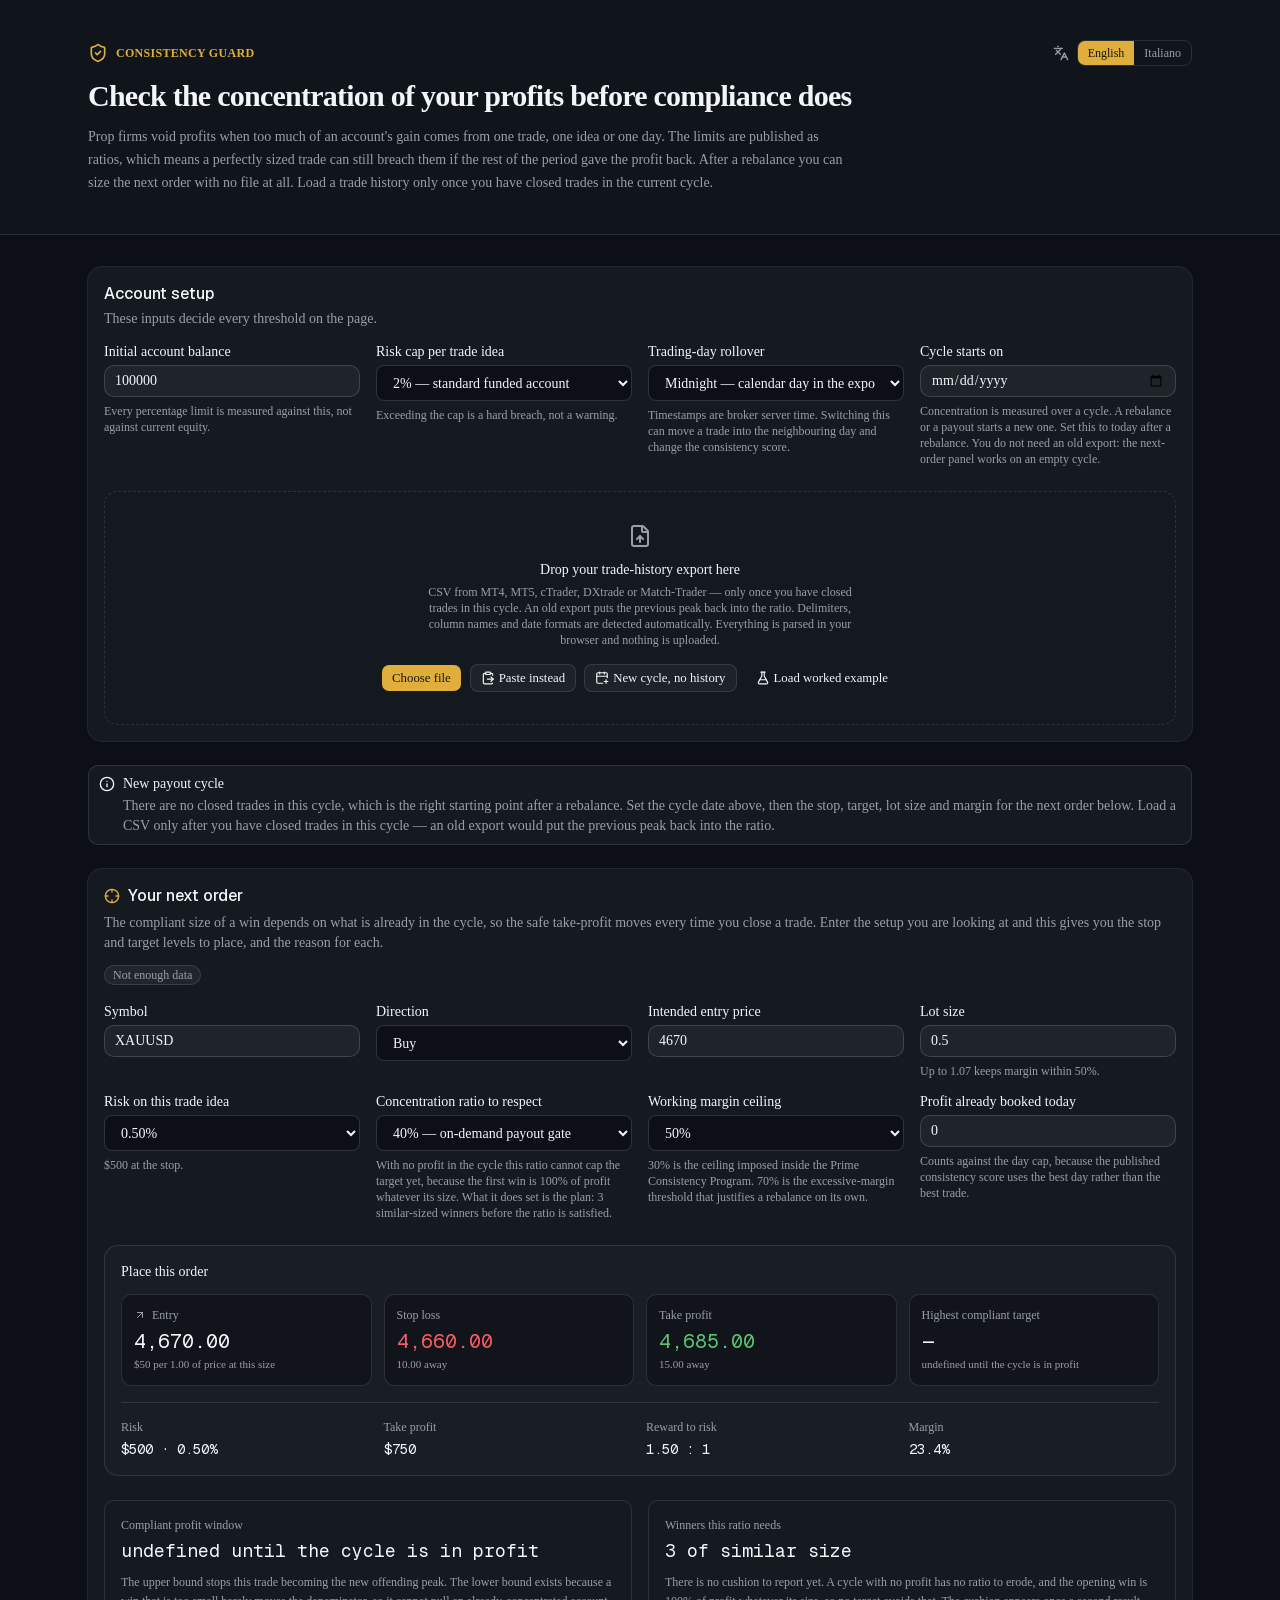
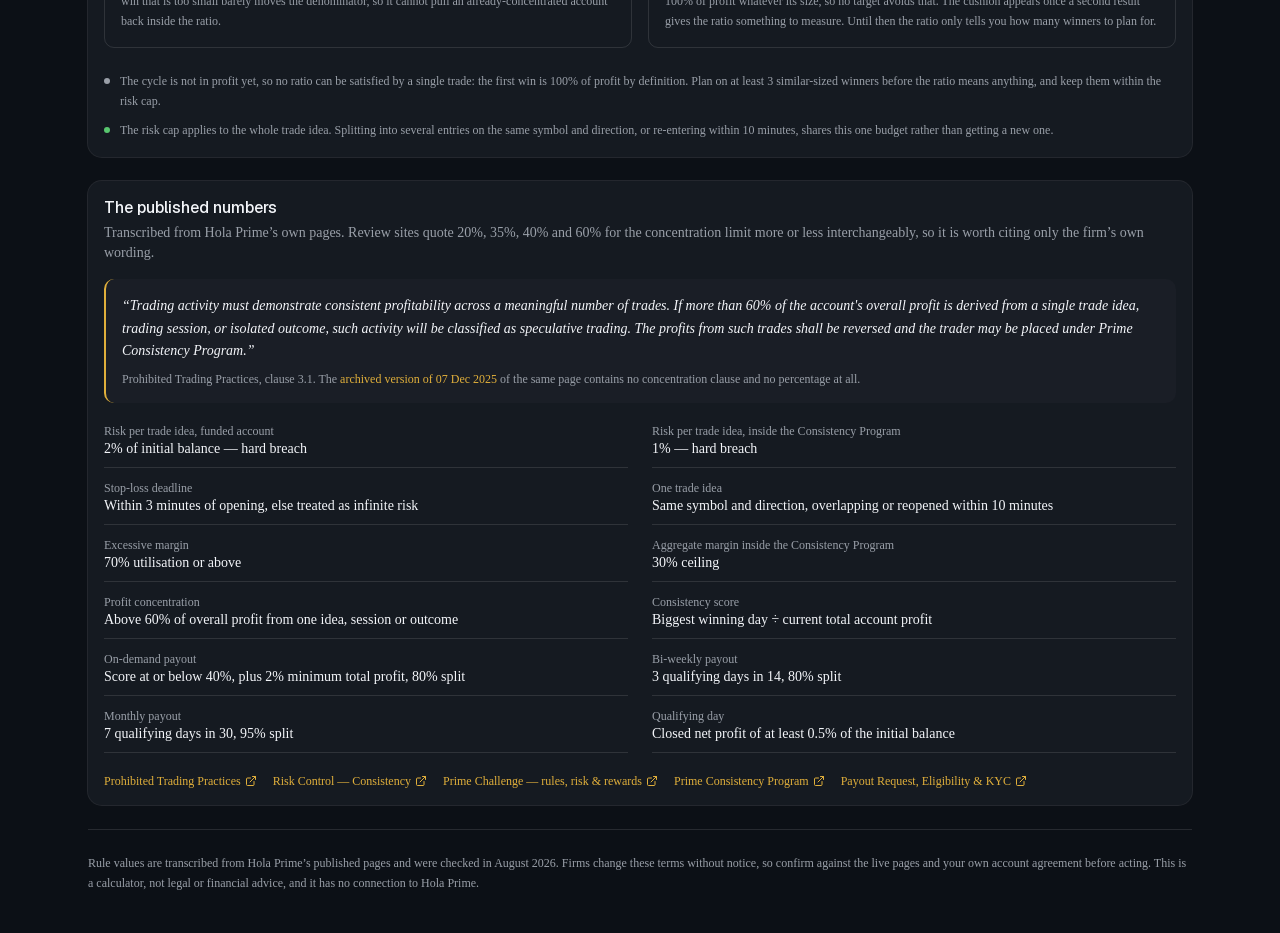
==== consistency-guard/index.html @ affa86dc "Publish Consistency Guard [skip ci]" ====
<!DOCTYPE html><html lang="en" class="dark"><head><meta charSet="utf-8"/><meta name="viewport" content="width=device-width, initial-scale=1"/><link rel="preload" href="/consistency-guard/_next/static/media/797e433ab948586e-s.p.0r6juujl39pe6.woff2" as="font" crossorigin="" type="font/woff2"/><link rel="preload" href="/consistency-guard/_next/static/media/caa3a2e1cccd8315-s.p.0wgildi0cnwt9.woff2" as="font" crossorigin="" type="font/woff2"/><link rel="stylesheet" href="/consistency-guard/_next/static/chunks/1kax4ac-kgvit.css" data-precedence="next"/><link rel="preload" as="script" fetchPriority="low" href="/consistency-guard/_next/static/chunks/1inwntv0b4r-7.js"/><script src="/consistency-guard/_next/static/chunks/3trh71z_8tjk6.js" async=""></script><script src="/consistency-guard/_next/static/chunks/02fh7_m5mrih8.js" async=""></script><script src="/consistency-guard/_next/static/chunks/turbopack-2qgq8qbrbggni.js" async=""></script><script src="/consistency-guard/_next/static/chunks/3dj6eu0s4a2nh.js" async="" crossorigin=""></script><script src="/consistency-guard/_next/static/chunks/0rdne22t0i67_.js" async="" crossorigin=""></script><title>Consistency Guard — prop-firm payout compliance checker</title><meta name="description" content="Measure a funded trading account against Hola Prime&#x27;s published concentration, risk and payout rules, and size the next order so a win cannot breach them."/><meta name="next-size-adjust" content=""/><script src="/consistency-guard/_next/static/chunks/0cz1d0mv5g_q7.js" noModule=""></script></head><body class="geist_cfd9e230-module__wMpiTW__variable geist_mono_30718973-module__C72cgW__variable antialiased"><div hidden=""><!--$--><!--/$--></div><div class="min-h-screen bg-background"><header class="border-b bg-card/50"><div class="mx-auto max-w-6xl px-4 py-8 sm:px-6 sm:py-10"><div class="flex flex-wrap items-center justify-between gap-4"><div class="flex items-center gap-2 text-primary"><svg xmlns="http://www.w3.org/2000/svg" width="24" height="24" viewBox="0 0 24 24" fill="none" stroke="currentColor" stroke-width="2" stroke-linecap="round" stroke-linejoin="round" class="lucide lucide-shield-check size-5" aria-hidden="true"><path d="M20 13c0 5-3.5 7.5-7.66 8.95a1 1 0 0 1-.67-.01C7.5 20.5 4 18 4 13V6a1 1 0 0 1 1-1c2 0 4.5-1.2 6.24-2.72a1.17 1.17 0 0 1 1.52 0C14.51 3.81 17 5 19 5a1 1 0 0 1 1 1z"></path><path d="m9 12 2 2 4-4"></path></svg><span class="text-xs font-semibold tracking-wide uppercase">Consistency Guard</span></div><div class="flex items-center gap-2"><svg xmlns="http://www.w3.org/2000/svg" width="24" height="24" viewBox="0 0 24 24" fill="none" stroke="currentColor" stroke-width="2" stroke-linecap="round" stroke-linejoin="round" class="lucide lucide-languages size-4 text-muted-foreground" aria-hidden="true"><path d="m5 8 6 6"></path><path d="m4 14 6-6 2-3"></path><path d="M2 5h12"></path><path d="M7 2h1"></path><path d="m22 22-5-10-5 10"></path><path d="M14 18h6"></path></svg><div role="group" aria-label="Language" class="inline-flex overflow-hidden rounded-md border"><button type="button" aria-pressed="true" class="px-2.5 py-1 text-xs font-medium transition-colors bg-primary text-primary-foreground">English</button><button type="button" aria-pressed="false" class="px-2.5 py-1 text-xs font-medium transition-colors text-muted-foreground hover:bg-accent hover:text-foreground">Italiano</button></div></div></div><h1 class="mt-3 text-2xl font-semibold tracking-tight sm:text-3xl">Check the concentration of your profits before compliance does</h1><p class="mt-3 max-w-3xl text-sm leading-relaxed text-muted-foreground">Prop firms void profits when too much of an account&#x27;s gain comes from one trade, one idea or one day. The limits are published as ratios, which means a perfectly sized trade can still breach them if the rest of the period gave the profit back. After a rebalance you can size the next order with no file at all. Load a trade history only once you have closed trades in the current cycle.</p></div></header><main class="mx-auto max-w-6xl space-y-6 px-4 py-8 sm:px-6"><div data-slot="card" data-size="default" class="group/card flex flex-col gap-(--card-spacing) overflow-hidden rounded-xl bg-card py-(--card-spacing) text-sm text-card-foreground ring-1 ring-foreground/10 [--card-spacing:--spacing(4)] has-data-[slot=card-footer]:pb-0 has-[&gt;img:first-child]:pt-0 data-[size=sm]:[--card-spacing:--spacing(3)] data-[size=sm]:has-data-[slot=card-footer]:pb-0 *:[img:first-child]:rounded-t-xl *:[img:last-child]:rounded-b-xl"><div data-slot="card-header" class="group/card-header @container/card-header grid auto-rows-min items-start gap-1 rounded-t-xl px-(--card-spacing) has-data-[slot=card-action]:grid-cols-[1fr_auto] has-data-[slot=card-description]:grid-rows-[auto_auto] [.border-b]:pb-(--card-spacing)"><div data-slot="card-title" class="font-heading text-base leading-snug font-medium group-data-[size=sm]/card:text-sm">Account setup</div><div data-slot="card-description" class="text-sm text-muted-foreground">These inputs decide every threshold on the page.</div></div><div data-slot="card-content" class="px-(--card-spacing) space-y-6"><div class="grid gap-4 sm:grid-cols-2 lg:grid-cols-4"><div class="space-y-1.5"><label data-slot="label" class="flex items-center gap-2 text-sm leading-none font-medium select-none group-data-[disabled=true]:pointer-events-none group-data-[disabled=true]:opacity-50 peer-disabled:cursor-not-allowed peer-disabled:opacity-50" for="initial-balance">Initial account balance</label><input id="initial-balance" type="number" data-slot="input" min="1000" step="1000" class="h-8 w-full min-w-0 rounded-lg border border-input bg-transparent px-2.5 py-1 text-base transition-colors outline-none file:inline-flex file:h-6 file:border-0 file:bg-transparent file:text-sm file:font-medium file:text-foreground placeholder:text-muted-foreground focus-visible:border-ring focus-visible:ring-3 focus-visible:ring-ring/50 disabled:pointer-events-none disabled:cursor-not-allowed disabled:bg-input/50 disabled:opacity-50 aria-invalid:border-destructive aria-invalid:ring-3 aria-invalid:ring-destructive/20 md:text-sm dark:bg-input/30 dark:disabled:bg-input/80 dark:aria-invalid:border-destructive/50 dark:aria-invalid:ring-destructive/40" value="100000"/><p class="text-xs text-muted-foreground">Every percentage limit is measured against this, not against current equity.</p></div><div class="space-y-1.5"><label data-slot="label" class="flex items-center gap-2 text-sm leading-none font-medium select-none group-data-[disabled=true]:pointer-events-none group-data-[disabled=true]:opacity-50 peer-disabled:cursor-not-allowed peer-disabled:opacity-50" for="risk-limit">Risk cap per trade idea</label><select id="risk-limit" class="h-9 w-full rounded-md border border-input bg-background px-3 text-sm outline-none focus-visible:border-ring focus-visible:ring-[3px] focus-visible:ring-ring/40"><option value="0.02" selected="">2% — standard funded account</option><option value="0.01">1% — Prime Consistency Program</option></select><p class="text-xs text-muted-foreground">Exceeding the cap is a hard breach, not a warning.</p></div><div class="space-y-1.5"><label data-slot="label" class="flex items-center gap-2 text-sm leading-none font-medium select-none group-data-[disabled=true]:pointer-events-none group-data-[disabled=true]:opacity-50 peer-disabled:cursor-not-allowed peer-disabled:opacity-50" for="rollover">Trading-day rollover</label><select id="rollover" class="h-9 w-full rounded-md border border-input bg-background px-3 text-sm outline-none focus-visible:border-ring focus-visible:ring-[3px] focus-visible:ring-ring/40"><option value="0" selected="">Midnight — calendar day in the export</option><option value="17">17:00 — daily-limit reset hour</option></select><p class="text-xs text-muted-foreground">Timestamps are broker server time. Switching this can move a trade into the neighbouring day and change the consistency score.</p></div><div class="space-y-1.5"><label data-slot="label" class="flex items-center gap-2 text-sm leading-none font-medium select-none group-data-[disabled=true]:pointer-events-none group-data-[disabled=true]:opacity-50 peer-disabled:cursor-not-allowed peer-disabled:opacity-50" for="cycle-start">Cycle starts on</label><input id="cycle-start" type="date" data-slot="input" class="h-8 w-full min-w-0 rounded-lg border border-input bg-transparent px-2.5 py-1 text-base transition-colors outline-none file:inline-flex file:h-6 file:border-0 file:bg-transparent file:text-sm file:font-medium file:text-foreground placeholder:text-muted-foreground focus-visible:border-ring focus-visible:ring-3 focus-visible:ring-ring/50 disabled:pointer-events-none disabled:cursor-not-allowed disabled:bg-input/50 disabled:opacity-50 aria-invalid:border-destructive aria-invalid:ring-3 aria-invalid:ring-destructive/20 md:text-sm dark:bg-input/30 dark:disabled:bg-input/80 dark:aria-invalid:border-destructive/50 dark:aria-invalid:ring-destructive/40" value=""/><p class="text-xs text-muted-foreground">Concentration is measured over a cycle. A rebalance or a payout starts a new one. Set this to today after a rebalance. You do not need an old export: the next-order panel works on an empty cycle.</p></div></div><div class="space-y-3"><div class="rounded-xl border border-dashed p-6 text-center transition-colors sm:p-8 border-border bg-card/40"><svg xmlns="http://www.w3.org/2000/svg" width="24" height="24" viewBox="0 0 24 24" fill="none" stroke="currentColor" stroke-width="2" stroke-linecap="round" stroke-linejoin="round" class="lucide lucide-file-up mx-auto size-6 text-muted-foreground" aria-hidden="true"><path d="M6 22a2 2 0 0 1-2-2V4a2 2 0 0 1 2-2h8a2.4 2.4 0 0 1 1.704.706l3.588 3.588A2.4 2.4 0 0 1 20 8v12a2 2 0 0 1-2 2z"></path><path d="M14 2v5a1 1 0 0 0 1 1h5"></path><path d="M12 12v6"></path><path d="m15 15-3-3-3 3"></path></svg><p class="mt-3 text-sm font-medium">Drop your trade-history export here</p><p class="mx-auto mt-1 max-w-md text-xs text-muted-foreground">CSV from MT4, MT5, cTrader, DXtrade or Match-Trader — only once you have closed trades in this cycle. An old export puts the previous peak back into the ratio. Delimiters, column names and date formats are detected automatically. Everything is parsed in your browser and nothing is uploaded.</p><div class="mt-4 flex flex-wrap items-center justify-center gap-2"><button type="button" tabindex="0" data-slot="button" class="group/button inline-flex shrink-0 items-center justify-center border border-transparent bg-clip-padding font-medium whitespace-nowrap transition-all outline-none select-none focus-visible:border-ring focus-visible:ring-3 focus-visible:ring-ring/50 active:not-aria-[haspopup]:translate-y-px disabled:pointer-events-none disabled:opacity-50 aria-invalid:border-destructive aria-invalid:ring-3 aria-invalid:ring-destructive/20 dark:aria-invalid:border-destructive/50 dark:aria-invalid:ring-destructive/40 [&amp;_svg]:pointer-events-none [&amp;_svg]:shrink-0 bg-primary text-primary-foreground hover:bg-primary/80 h-7 gap-1 rounded-[min(var(--radius-md),12px)] px-2.5 text-[0.8rem] in-data-[slot=button-group]:rounded-lg has-data-[icon=inline-end]:pr-1.5 has-data-[icon=inline-start]:pl-1.5 [&amp;_svg:not([class*=&#x27;size-&#x27;])]:size-3.5">Choose file</button><button type="button" tabindex="0" data-slot="button" class="group/button inline-flex shrink-0 items-center justify-center border bg-clip-padding font-medium whitespace-nowrap transition-all outline-none select-none focus-visible:border-ring focus-visible:ring-3 focus-visible:ring-ring/50 active:not-aria-[haspopup]:translate-y-px disabled:pointer-events-none disabled:opacity-50 aria-invalid:border-destructive aria-invalid:ring-3 aria-invalid:ring-destructive/20 dark:aria-invalid:border-destructive/50 dark:aria-invalid:ring-destructive/40 [&amp;_svg]:pointer-events-none [&amp;_svg]:shrink-0 border-border bg-background hover:bg-muted hover:text-foreground aria-expanded:bg-muted aria-expanded:text-foreground dark:border-input dark:bg-input/30 dark:hover:bg-input/50 h-7 gap-1 rounded-[min(var(--radius-md),12px)] px-2.5 text-[0.8rem] in-data-[slot=button-group]:rounded-lg has-data-[icon=inline-end]:pr-1.5 has-data-[icon=inline-start]:pl-1.5 [&amp;_svg:not([class*=&#x27;size-&#x27;])]:size-3.5"><svg xmlns="http://www.w3.org/2000/svg" width="24" height="24" viewBox="0 0 24 24" fill="none" stroke="currentColor" stroke-width="2" stroke-linecap="round" stroke-linejoin="round" class="lucide lucide-clipboard-paste" aria-hidden="true"><path d="M11 14h10"></path><path d="M16 4h2a2 2 0 0 1 2 2v1.344"></path><path d="m17 18 4-4-4-4"></path><path d="M8 4H6a2 2 0 0 0-2 2v14a2 2 0 0 0 2 2h12a2 2 0 0 0 1.793-1.113"></path><rect x="8" y="2" width="8" height="4" rx="1"></rect></svg>Paste instead</button><button type="button" tabindex="0" data-slot="button" class="group/button inline-flex shrink-0 items-center justify-center border bg-clip-padding font-medium whitespace-nowrap transition-all outline-none select-none focus-visible:border-ring focus-visible:ring-3 focus-visible:ring-ring/50 active:not-aria-[haspopup]:translate-y-px disabled:pointer-events-none disabled:opacity-50 aria-invalid:border-destructive aria-invalid:ring-3 aria-invalid:ring-destructive/20 dark:aria-invalid:border-destructive/50 dark:aria-invalid:ring-destructive/40 [&amp;_svg]:pointer-events-none [&amp;_svg]:shrink-0 border-border bg-background hover:bg-muted hover:text-foreground aria-expanded:bg-muted aria-expanded:text-foreground dark:border-input dark:bg-input/30 dark:hover:bg-input/50 h-7 gap-1 rounded-[min(var(--radius-md),12px)] px-2.5 text-[0.8rem] in-data-[slot=button-group]:rounded-lg has-data-[icon=inline-end]:pr-1.5 has-data-[icon=inline-start]:pl-1.5 [&amp;_svg:not([class*=&#x27;size-&#x27;])]:size-3.5"><svg xmlns="http://www.w3.org/2000/svg" width="24" height="24" viewBox="0 0 24 24" fill="none" stroke="currentColor" stroke-width="2" stroke-linecap="round" stroke-linejoin="round" class="lucide lucide-calendar-plus" aria-hidden="true"><path d="M16 18h6"></path><path d="M16 2v3"></path><path d="M19 15v6"></path><path d="M21 11.5V5a2 2 0 00-2-2H5a2 2 0 00-2 2v14a2 2 0 002 2h8.3"></path><path d="M3 9h18"></path><path d="M8 2v3"></path></svg>New cycle, no history</button><button type="button" tabindex="0" data-slot="button" class="group/button inline-flex shrink-0 items-center justify-center border border-transparent bg-clip-padding font-medium whitespace-nowrap transition-all outline-none select-none focus-visible:border-ring focus-visible:ring-3 focus-visible:ring-ring/50 active:not-aria-[haspopup]:translate-y-px disabled:pointer-events-none disabled:opacity-50 aria-invalid:border-destructive aria-invalid:ring-3 aria-invalid:ring-destructive/20 dark:aria-invalid:border-destructive/50 dark:aria-invalid:ring-destructive/40 [&amp;_svg]:pointer-events-none [&amp;_svg]:shrink-0 hover:bg-muted hover:text-foreground aria-expanded:bg-muted aria-expanded:text-foreground dark:hover:bg-muted/50 h-7 gap-1 rounded-[min(var(--radius-md),12px)] px-2.5 text-[0.8rem] in-data-[slot=button-group]:rounded-lg has-data-[icon=inline-end]:pr-1.5 has-data-[icon=inline-start]:pl-1.5 [&amp;_svg:not([class*=&#x27;size-&#x27;])]:size-3.5"><svg xmlns="http://www.w3.org/2000/svg" width="24" height="24" viewBox="0 0 24 24" fill="none" stroke="currentColor" stroke-width="2" stroke-linecap="round" stroke-linejoin="round" class="lucide lucide-flask-conical" aria-hidden="true"><path d="M14 2v6a2 2 0 0 0 .245.96l5.51 10.08A2 2 0 0 1 18 22H6a2 2 0 0 1-1.755-2.96l5.51-10.08A2 2 0 0 0 10 8V2"></path><path d="M6.453 15h11.094"></path><path d="M8.5 2h7"></path></svg>Load worked example</button></div><input type="file" accept=".csv,.txt,.tsv,text/csv,text/plain" class="hidden"/></div></div></div></div><div data-slot="alert" role="alert" class="group/alert relative grid w-full gap-0.5 rounded-lg border px-2.5 py-2 text-left text-sm has-data-[slot=alert-action]:relative has-data-[slot=alert-action]:pr-18 has-[&gt;svg]:grid-cols-[auto_1fr] has-[&gt;svg]:gap-x-2 *:[svg]:row-span-2 *:[svg]:translate-y-0.5 *:[svg]:text-current *:[svg:not([class*=&#x27;size-&#x27;])]:size-4 bg-card text-card-foreground"><svg xmlns="http://www.w3.org/2000/svg" width="24" height="24" viewBox="0 0 24 24" fill="none" stroke="currentColor" stroke-width="2" stroke-linecap="round" stroke-linejoin="round" class="lucide lucide-info" aria-hidden="true"><circle cx="12" cy="12" r="10"></circle><path d="M12 16v-4"></path><path d="M12 8h.01"></path></svg><div data-slot="alert-title" class="font-medium group-has-[&gt;svg]/alert:col-start-2 [&amp;_a]:underline [&amp;_a]:underline-offset-3 [&amp;_a]:hover:text-foreground">New payout cycle</div><div data-slot="alert-description" class="text-sm text-balance text-muted-foreground md:text-pretty [&amp;_a]:underline [&amp;_a]:underline-offset-3 [&amp;_a]:hover:text-foreground [&amp;_p:not(:last-child)]:mb-4">There are no closed trades in this cycle, which is the right starting point after a rebalance. Set the cycle date above, then the stop, target, lot size and margin for the next order below. Load a CSV only after you have closed trades in this cycle — an old export would put the previous peak back into the ratio.</div></div><div data-slot="card" data-size="default" class="group/card flex flex-col gap-(--card-spacing) overflow-hidden rounded-xl bg-card py-(--card-spacing) text-sm text-card-foreground ring-1 ring-foreground/10 [--card-spacing:--spacing(4)] has-data-[slot=card-footer]:pb-0 has-[&gt;img:first-child]:pt-0 data-[size=sm]:[--card-spacing:--spacing(3)] data-[size=sm]:has-data-[slot=card-footer]:pb-0 *:[img:first-child]:rounded-t-xl *:[img:last-child]:rounded-b-xl" id="next-order"><div data-slot="card-header" class="group/card-header @container/card-header grid auto-rows-min items-start gap-1 rounded-t-xl px-(--card-spacing) has-data-[slot=card-action]:grid-cols-[1fr_auto] has-data-[slot=card-description]:grid-rows-[auto_auto] [.border-b]:pb-(--card-spacing)"><div class="flex flex-wrap items-start justify-between gap-3"><div><div data-slot="card-title" class="font-heading text-base leading-snug font-medium group-data-[size=sm]/card:text-sm flex items-center gap-2"><svg xmlns="http://www.w3.org/2000/svg" width="24" height="24" viewBox="0 0 24 24" fill="none" stroke="currentColor" stroke-width="2" stroke-linecap="round" stroke-linejoin="round" class="lucide lucide-crosshair size-4 text-primary" aria-hidden="true"><circle cx="12" cy="12" r="10"></circle><line x1="22" x2="18" y1="12" y2="12"></line><line x1="6" x2="2" y1="12" y2="12"></line><line x1="12" x2="12" y1="6" y2="2"></line><line x1="12" x2="12" y1="22" y2="18"></line></svg>Your next order</div><div data-slot="card-description" class="text-sm text-muted-foreground mt-1.5">The compliant size of a win depends on what is already in the cycle, so the safe take-profit moves every time you close a trade. Enter the setup you are looking at and this gives you the stop and target levels to place, and the reason for each.</div></div><span data-slot="badge" data-variant="default" class="group/badge inline-flex h-5 w-fit items-center justify-center gap-1 overflow-hidden rounded-4xl px-2 py-0.5 text-xs font-medium whitespace-nowrap transition-all focus-visible:border-ring focus-visible:ring-[3px] focus-visible:ring-ring/50 has-data-[icon=inline-end]:pr-1.5 has-data-[icon=inline-start]:pl-1.5 aria-invalid:border-destructive aria-invalid:ring-destructive/20 dark:aria-invalid:ring-destructive/40 [&amp;&gt;svg]:pointer-events-none [&amp;&gt;svg]:size-3! [a]:hover:bg-primary/80 shrink-0 border border-border bg-muted text-muted-foreground">Not enough data</span></div></div><div data-slot="card-content" class="px-(--card-spacing) space-y-6"><div class="grid gap-4 sm:grid-cols-2 lg:grid-cols-4"><div class="space-y-1.5"><label data-slot="label" class="flex items-center gap-2 text-sm leading-none font-medium select-none group-data-[disabled=true]:pointer-events-none group-data-[disabled=true]:opacity-50 peer-disabled:cursor-not-allowed peer-disabled:opacity-50" for="nt-symbol">Symbol</label><input id="nt-symbol" data-slot="input" list="nt-symbol-options" class="h-8 w-full min-w-0 rounded-lg border border-input bg-transparent px-2.5 py-1 text-base transition-colors outline-none file:inline-flex file:h-6 file:border-0 file:bg-transparent file:text-sm file:font-medium file:text-foreground placeholder:text-muted-foreground focus-visible:border-ring focus-visible:ring-3 focus-visible:ring-ring/50 disabled:pointer-events-none disabled:cursor-not-allowed disabled:bg-input/50 disabled:opacity-50 aria-invalid:border-destructive aria-invalid:ring-3 aria-invalid:ring-destructive/20 md:text-sm dark:bg-input/30 dark:disabled:bg-input/80 dark:aria-invalid:border-destructive/50 dark:aria-invalid:ring-destructive/40" value="XAUUSD"/><datalist id="nt-symbol-options"></datalist></div><div class="space-y-1.5"><label data-slot="label" class="flex items-center gap-2 text-sm leading-none font-medium select-none group-data-[disabled=true]:pointer-events-none group-data-[disabled=true]:opacity-50 peer-disabled:cursor-not-allowed peer-disabled:opacity-50" for="nt-direction">Direction</label><select id="nt-direction" class="h-9 w-full rounded-md border border-input bg-background px-3 text-sm outline-none focus-visible:border-ring focus-visible:ring-[3px] focus-visible:ring-ring/40"><option value="buy" selected="">Buy</option><option value="sell">Sell</option></select></div><div class="space-y-1.5"><label data-slot="label" class="flex items-center gap-2 text-sm leading-none font-medium select-none group-data-[disabled=true]:pointer-events-none group-data-[disabled=true]:opacity-50 peer-disabled:cursor-not-allowed peer-disabled:opacity-50" for="nt-entry">Intended entry price</label><input id="nt-entry" type="number" data-slot="input" step="any" min="0" class="h-8 w-full min-w-0 rounded-lg border border-input bg-transparent px-2.5 py-1 text-base transition-colors outline-none file:inline-flex file:h-6 file:border-0 file:bg-transparent file:text-sm file:font-medium file:text-foreground placeholder:text-muted-foreground focus-visible:border-ring focus-visible:ring-3 focus-visible:ring-ring/50 disabled:pointer-events-none disabled:cursor-not-allowed disabled:bg-input/50 disabled:opacity-50 aria-invalid:border-destructive aria-invalid:ring-3 aria-invalid:ring-destructive/20 md:text-sm dark:bg-input/30 dark:disabled:bg-input/80 dark:aria-invalid:border-destructive/50 dark:aria-invalid:ring-destructive/40" value="4670"/></div><div class="space-y-1.5"><label data-slot="label" class="flex items-center gap-2 text-sm leading-none font-medium select-none group-data-[disabled=true]:pointer-events-none group-data-[disabled=true]:opacity-50 peer-disabled:cursor-not-allowed peer-disabled:opacity-50" for="nt-lots">Lot size</label><input id="nt-lots" type="number" data-slot="input" step="0.01" min="0.01" class="h-8 w-full min-w-0 rounded-lg border border-input bg-transparent px-2.5 py-1 text-base transition-colors outline-none file:inline-flex file:h-6 file:border-0 file:bg-transparent file:text-sm file:font-medium file:text-foreground placeholder:text-muted-foreground focus-visible:border-ring focus-visible:ring-3 focus-visible:ring-ring/50 disabled:pointer-events-none disabled:cursor-not-allowed disabled:bg-input/50 disabled:opacity-50 aria-invalid:border-destructive aria-invalid:ring-3 aria-invalid:ring-destructive/20 md:text-sm dark:bg-input/30 dark:disabled:bg-input/80 dark:aria-invalid:border-destructive/50 dark:aria-invalid:ring-destructive/40" value="0.5"/><p class="text-xs text-muted-foreground">Up to 1.07 keeps margin within 50%.</p></div><div class="space-y-1.5"><label data-slot="label" class="flex items-center gap-2 text-sm leading-none font-medium select-none group-data-[disabled=true]:pointer-events-none group-data-[disabled=true]:opacity-50 peer-disabled:cursor-not-allowed peer-disabled:opacity-50" for="nt-risk">Risk on this trade idea</label><select id="nt-risk" class="h-9 w-full rounded-md border border-input bg-background px-3 text-sm outline-none focus-visible:border-ring focus-visible:ring-[3px] focus-visible:ring-ring/40"><option value="0.0025">0.25%</option><option value="0.005" selected="">0.50%</option><option value="0.0075">0.75%</option><option value="0.01">1.00%</option><option value="0.02">2.00%</option></select><p class="text-xs text-muted-foreground">$500 at the stop.</p></div><div class="space-y-1.5"><label data-slot="label" class="flex items-center gap-2 text-sm leading-none font-medium select-none group-data-[disabled=true]:pointer-events-none group-data-[disabled=true]:opacity-50 peer-disabled:cursor-not-allowed peer-disabled:opacity-50" for="nt-threshold">Concentration ratio to respect</label><select id="nt-threshold" class="h-9 w-full rounded-md border border-input bg-background px-3 text-sm outline-none focus-visible:border-ring focus-visible:ring-[3px] focus-visible:ring-ring/40"><option value="0.6">60% — the clause 3.1 hard limit</option><option value="0.4" selected="">40% — on-demand payout gate</option><option value="0.2">20% — the band described as excellent</option></select><p class="text-xs text-muted-foreground">With no profit in the cycle this ratio cannot cap the target yet, because the first win is 100% of profit whatever its size. What it does set is the plan: 3 similar-sized winners before the ratio is satisfied.</p></div><div class="space-y-1.5"><label data-slot="label" class="flex items-center gap-2 text-sm leading-none font-medium select-none group-data-[disabled=true]:pointer-events-none group-data-[disabled=true]:opacity-50 peer-disabled:cursor-not-allowed peer-disabled:opacity-50" for="nt-margin">Working margin ceiling</label><select id="nt-margin" class="h-9 w-full rounded-md border border-input bg-background px-3 text-sm outline-none focus-visible:border-ring focus-visible:ring-[3px] focus-visible:ring-ring/40"><option value="0.3">30%</option><option value="0.5" selected="">50%</option><option value="0.7">70%</option></select><p class="text-xs text-muted-foreground">30% is the ceiling imposed inside the Prime Consistency Program. 70% is the excessive-margin threshold that justifies a rebalance on its own.</p></div><div class="space-y-1.5"><label data-slot="label" class="flex items-center gap-2 text-sm leading-none font-medium select-none group-data-[disabled=true]:pointer-events-none group-data-[disabled=true]:opacity-50 peer-disabled:cursor-not-allowed peer-disabled:opacity-50" for="nt-today">Profit already booked today</label><input id="nt-today" type="number" data-slot="input" step="50" class="h-8 w-full min-w-0 rounded-lg border border-input bg-transparent px-2.5 py-1 text-base transition-colors outline-none file:inline-flex file:h-6 file:border-0 file:bg-transparent file:text-sm file:font-medium file:text-foreground placeholder:text-muted-foreground focus-visible:border-ring focus-visible:ring-3 focus-visible:ring-ring/50 disabled:pointer-events-none disabled:cursor-not-allowed disabled:bg-input/50 disabled:opacity-50 aria-invalid:border-destructive aria-invalid:ring-3 aria-invalid:ring-destructive/20 md:text-sm dark:bg-input/30 dark:disabled:bg-input/80 dark:aria-invalid:border-destructive/50 dark:aria-invalid:ring-destructive/40" value="0"/><p class="text-xs text-muted-foreground">Counts against the day cap, because the published consistency score uses the best day rather than the best trade.</p></div></div><div class="rounded-xl border bg-muted/40 p-4"><p class="mb-3 text-sm font-medium">Place this order</p><div class="grid gap-3 sm:grid-cols-2 lg:grid-cols-4"><div class="rounded-lg border bg-background/60 p-3"><p class="flex items-center gap-1.5 text-xs text-muted-foreground"><svg xmlns="http://www.w3.org/2000/svg" width="24" height="24" viewBox="0 0 24 24" fill="none" stroke="currentColor" stroke-width="2" stroke-linecap="round" stroke-linejoin="round" class="lucide lucide-arrow-up-right size-3" aria-hidden="true"><path d="M7 7h10v10"></path><path d="M7 17 17 7"></path></svg>Entry</p><p class="mt-1 font-mono text-xl tabular-nums">4,670.00</p><p class="mt-0.5 text-[11px] text-muted-foreground">$50 per 1.00 of price at this size</p></div><div class="rounded-lg border bg-background/60 p-3"><p class="flex items-center gap-1.5 text-xs text-muted-foreground">Stop loss</p><p class="mt-1 font-mono text-xl tabular-nums text-negative">4,660.00</p><p class="mt-0.5 text-[11px] text-muted-foreground">10.00 away</p></div><div class="rounded-lg border bg-background/60 p-3"><p class="flex items-center gap-1.5 text-xs text-muted-foreground">Take profit</p><p class="mt-1 font-mono text-xl tabular-nums text-positive">4,685.00</p><p class="mt-0.5 text-[11px] text-muted-foreground">15.00 away</p></div><div class="rounded-lg border bg-background/60 p-3"><p class="flex items-center gap-1.5 text-xs text-muted-foreground">Highest compliant target</p><p class="mt-1 font-mono text-xl tabular-nums">—</p><p class="mt-0.5 text-[11px] text-muted-foreground">undefined until the cycle is in profit</p></div></div><div class="mt-4 grid gap-3 border-t pt-4 text-xs sm:grid-cols-4"><div><p class="text-muted-foreground">Risk</p><p class="mt-1 font-mono text-sm tabular-nums">$500<!-- --> · <!-- -->0.50%</p></div><div><p class="text-muted-foreground">Take profit</p><p class="mt-1 font-mono text-sm tabular-nums">$750</p></div><div><p class="text-muted-foreground">Reward to risk</p><p class="mt-1 font-mono text-sm tabular-nums">1.50 : 1</p></div><div><p class="text-muted-foreground">Margin</p><p class="mt-1 font-mono text-sm tabular-nums">23.4%</p></div></div></div><div class="grid gap-4 lg:grid-cols-2"><div class="rounded-lg border p-4"><p class="text-xs text-muted-foreground">Compliant profit window</p><p class="mt-1 font-mono text-lg tabular-nums">undefined until the cycle is in profit</p><p class="mt-2 text-xs leading-relaxed text-muted-foreground">The upper bound stops this trade becoming the new offending peak. The lower bound exists because a win that is too small barely moves the denominator, so it cannot pull an already-concentrated account back inside the ratio.</p></div><div class="rounded-lg border p-4"><p class="text-xs text-muted-foreground">Winners this ratio needs</p><p class="mt-1 font-mono text-lg tabular-nums">3 of similar size</p><p class="mt-2 text-xs leading-relaxed text-muted-foreground">There is no cushion to report yet. A cycle with no profit has no ratio to erode, and the opening win is 100% of profit whatever its size, so no target avoids that. The cushion appears once a second result gives the ratio something to measure. Until then the ratio only tells you how many winners to plan for.</p></div></div><ul class="space-y-2.5"><li class="flex gap-2.5 text-xs leading-relaxed"><span class="mt-1.5 size-1.5 shrink-0 rounded-full bg-muted-foreground" aria-hidden="true"></span><span class="text-muted-foreground">The cycle is not in profit yet, so no ratio can be satisfied by a single trade: the first win is 100% of profit by definition. Plan on at least 3 similar-sized winners before the ratio means anything, and keep them within the risk cap.</span></li><li class="flex gap-2.5 text-xs leading-relaxed"><span class="mt-1.5 size-1.5 shrink-0 rounded-full bg-positive" aria-hidden="true"></span><span class="text-muted-foreground">The risk cap applies to the whole trade idea. Splitting into several entries on the same symbol and direction, or re-entering within 10 minutes, shares this one budget rather than getting a new one.</span></li></ul></div></div><div data-slot="card" data-size="default" class="group/card flex flex-col gap-(--card-spacing) overflow-hidden rounded-xl bg-card py-(--card-spacing) text-sm text-card-foreground ring-1 ring-foreground/10 [--card-spacing:--spacing(4)] has-data-[slot=card-footer]:pb-0 has-[&gt;img:first-child]:pt-0 data-[size=sm]:[--card-spacing:--spacing(3)] data-[size=sm]:has-data-[slot=card-footer]:pb-0 *:[img:first-child]:rounded-t-xl *:[img:last-child]:rounded-b-xl"><div data-slot="card-header" class="group/card-header @container/card-header grid auto-rows-min items-start gap-1 rounded-t-xl px-(--card-spacing) has-data-[slot=card-action]:grid-cols-[1fr_auto] has-data-[slot=card-description]:grid-rows-[auto_auto] [.border-b]:pb-(--card-spacing)"><div data-slot="card-title" class="font-heading text-base leading-snug font-medium group-data-[size=sm]/card:text-sm">The published numbers</div><div data-slot="card-description" class="text-sm text-muted-foreground">Transcribed from Hola Prime’s own pages. Review sites quote 20%, 35%, 40% and 60% for the concentration limit more or less interchangeably, so it is worth citing only the firm’s own wording.</div></div><div data-slot="card-content" class="px-(--card-spacing) space-y-5"><blockquote class="rounded-lg border-l-2 border-primary bg-muted/40 p-4 text-sm italic leading-relaxed">“<!-- -->Trading activity must demonstrate consistent profitability across a meaningful number of trades. If more than 60% of the account&#x27;s overall profit is derived from a single trade idea, trading session, or isolated outcome, such activity will be classified as speculative trading. The profits from such trades shall be reversed and the trader may be placed under Prime Consistency Program.<!-- -->”<footer class="mt-2 text-xs not-italic text-muted-foreground">Prohibited Trading Practices, clause 3.1. The<!-- --> <a href="http://web.archive.org/web/20251207010843/https://holaprime.com/trading-rules-list/trading-rules-prohibited-trading-practices/" target="_blank" rel="noreferrer" class="text-primary hover:underline">archived version of 07 Dec 2025</a> <!-- -->of the same page contains no concentration clause and no percentage at all.</footer></blockquote><dl class="grid gap-x-6 gap-y-3 sm:grid-cols-2"><div class="border-b pb-2"><dt class="text-xs text-muted-foreground">Risk per trade idea, funded account</dt><dd class="text-sm">2% of initial balance — hard breach</dd></div><div class="border-b pb-2"><dt class="text-xs text-muted-foreground">Risk per trade idea, inside the Consistency Program</dt><dd class="text-sm">1% — hard breach</dd></div><div class="border-b pb-2"><dt class="text-xs text-muted-foreground">Stop-loss deadline</dt><dd class="text-sm">Within 3 minutes of opening, else treated as infinite risk</dd></div><div class="border-b pb-2"><dt class="text-xs text-muted-foreground">One trade idea</dt><dd class="text-sm">Same symbol and direction, overlapping or reopened within 10 minutes</dd></div><div class="border-b pb-2"><dt class="text-xs text-muted-foreground">Excessive margin</dt><dd class="text-sm">70% utilisation or above</dd></div><div class="border-b pb-2"><dt class="text-xs text-muted-foreground">Aggregate margin inside the Consistency Program</dt><dd class="text-sm">30% ceiling</dd></div><div class="border-b pb-2"><dt class="text-xs text-muted-foreground">Profit concentration</dt><dd class="text-sm">Above 60% of overall profit from one idea, session or outcome</dd></div><div class="border-b pb-2"><dt class="text-xs text-muted-foreground">Consistency score</dt><dd class="text-sm">Biggest winning day ÷ current total account profit</dd></div><div class="border-b pb-2"><dt class="text-xs text-muted-foreground">On-demand payout</dt><dd class="text-sm">Score at or below 40%, plus 2% minimum total profit, 80% split</dd></div><div class="border-b pb-2"><dt class="text-xs text-muted-foreground">Bi-weekly payout</dt><dd class="text-sm">3 qualifying days in 14, 80% split</dd></div><div class="border-b pb-2"><dt class="text-xs text-muted-foreground">Monthly payout</dt><dd class="text-sm">7 qualifying days in 30, 95% split</dd></div><div class="border-b pb-2"><dt class="text-xs text-muted-foreground">Qualifying day</dt><dd class="text-sm">Closed net profit of at least 0.5% of the initial balance</dd></div></dl><div class="flex flex-wrap gap-x-4 gap-y-2"><a href="https://holaprime.com/trading-rules-list/trading-rules-prohibited-trading-practices" target="_blank" rel="noreferrer" class="inline-flex items-center gap-1 text-xs text-primary hover:underline">Prohibited Trading Practices<svg xmlns="http://www.w3.org/2000/svg" width="24" height="24" viewBox="0 0 24 24" fill="none" stroke="currentColor" stroke-width="2" stroke-linecap="round" stroke-linejoin="round" class="lucide lucide-external-link size-3" aria-hidden="true"><path d="M15 3h6v6"></path><path d="M10 14 21 3"></path><path d="M18 13v6a2 2 0 0 1-2 2H5a2 2 0 0 1-2-2V8a2 2 0 0 1 2-2h6"></path></svg></a><a href="https://holaprime.com/risk-control/consistency/" target="_blank" rel="noreferrer" class="inline-flex items-center gap-1 text-xs text-primary hover:underline">Risk Control — Consistency<svg xmlns="http://www.w3.org/2000/svg" width="24" height="24" viewBox="0 0 24 24" fill="none" stroke="currentColor" stroke-width="2" stroke-linecap="round" stroke-linejoin="round" class="lucide lucide-external-link size-3" aria-hidden="true"><path d="M15 3h6v6"></path><path d="M10 14 21 3"></path><path d="M18 13v6a2 2 0 0 1-2 2H5a2 2 0 0 1-2-2V8a2 2 0 0 1 2-2h6"></path></svg></a><a href="https://holaprime.com/forex/faq/hola-prime-challenges/hola-prime-1-step-prime-challenge/" target="_blank" rel="noreferrer" class="inline-flex items-center gap-1 text-xs text-primary hover:underline">Prime Challenge — rules, risk &amp; rewards<svg xmlns="http://www.w3.org/2000/svg" width="24" height="24" viewBox="0 0 24 24" fill="none" stroke="currentColor" stroke-width="2" stroke-linecap="round" stroke-linejoin="round" class="lucide lucide-external-link size-3" aria-hidden="true"><path d="M15 3h6v6"></path><path d="M10 14 21 3"></path><path d="M18 13v6a2 2 0 0 1-2 2H5a2 2 0 0 1-2-2V8a2 2 0 0 1 2-2h6"></path></svg></a><a href="https://holaprime.com/forex/faq/prime-consistency-program/what-is-hola-primes-prime-consistency-program" target="_blank" rel="noreferrer" class="inline-flex items-center gap-1 text-xs text-primary hover:underline">Prime Consistency Program<svg xmlns="http://www.w3.org/2000/svg" width="24" height="24" viewBox="0 0 24 24" fill="none" stroke="currentColor" stroke-width="2" stroke-linecap="round" stroke-linejoin="round" class="lucide lucide-external-link size-3" aria-hidden="true"><path d="M15 3h6v6"></path><path d="M10 14 21 3"></path><path d="M18 13v6a2 2 0 0 1-2 2H5a2 2 0 0 1-2-2V8a2 2 0 0 1 2-2h6"></path></svg></a><a href="https://holaprime.com/forex/faq/payouts/payout-request-eligibility-kyc/" target="_blank" rel="noreferrer" class="inline-flex items-center gap-1 text-xs text-primary hover:underline">Payout Request, Eligibility &amp; KYC<svg xmlns="http://www.w3.org/2000/svg" width="24" height="24" viewBox="0 0 24 24" fill="none" stroke="currentColor" stroke-width="2" stroke-linecap="round" stroke-linejoin="round" class="lucide lucide-external-link size-3" aria-hidden="true"><path d="M15 3h6v6"></path><path d="M10 14 21 3"></path><path d="M18 13v6a2 2 0 0 1-2 2H5a2 2 0 0 1-2-2V8a2 2 0 0 1 2-2h6"></path></svg></a></div></div></div><footer class="border-t pt-6 pb-2 text-xs leading-relaxed text-muted-foreground"><p>Rule values are transcribed from Hola Prime’s published pages and were checked in August 2026. Firms change these terms without notice, so confirm against the live pages and your own account agreement before acting. This is a calculator, not legal or financial advice, and it has no connection to Hola Prime.</p></footer></main></div><!--$--><!--/$--><script src="/consistency-guard/_next/static/chunks/1inwntv0b4r-7.js" id="_R_" async=""></script><script>(self.__next_f=self.__next_f||[]).push([0])</script><script>self.__next_f.push([1,"1:\"$Sreact.fragment\"\n2:I[81513,[\"/consistency-guard/_next/static/chunks/3dj6eu0s4a2nh.js\"],\"I18nProvider\"]\n3:I[39756,[\"/consistency-guard/_next/static/chunks/3dj6eu0s4a2nh.js\"],\"default\"]\n4:I[37457,[\"/consistency-guard/_next/static/chunks/3dj6eu0s4a2nh.js\"],\"default\"]\n5:I[47257,[\"/consistency-guard/_next/static/chunks/3dj6eu0s4a2nh.js\"],\"ClientPageRoot\"]\n6:I[52683,[\"/consistency-guard/_next/static/chunks/3dj6eu0s4a2nh.js\",\"/consistency-guard/_next/static/chunks/0rdne22t0i67_.js\"],\"default\"]\n9:I[97367,[\"/consistency-guard/_next/static/chunks/3dj6eu0s4a2nh.js\"],\"OutletBoundary\"]\na:\"$Sreact.suspense\"\nc:I[97367,[\"/consistency-guard/_next/static/chunks/3dj6eu0s4a2nh.js\"],\"ViewportBoundary\"]\ne:I[97367,[\"/consistency-guard/_next/static/chunks/3dj6eu0s4a2nh.js\"],\"MetadataBoundary\"]\n10:I[68027,[\"/consistency-guard/_next/static/chunks/3dj6eu0s4a2nh.js\"],\"default\",1]\n:HL[\"/consistency-guard/_next/static/chunks/1kax4ac-kgvit.css\",\"style\"]\n:HL[\"/consistency-guard/_next/static/media/797e433ab948586e-s.p.0r6juujl39pe6.woff2\",\"font\",{\"crossOrigin\":\"\",\"type\":\"font/woff2\"}]\n:HL[\"/consistency-guard/_next/static/media/caa3a2e1cccd8315-s.p.0wgildi0cnwt9.woff2\",\"font\",{\"crossOrigin\":\"\",\"type\":\"font/woff2\"}]\n0:{\"P\":null,\"c\":[\"\",\"\"],\"q\":\"\",\"i\":false,\"f\":[[[\"\",{\"children\":[\"__PAGE__\",{},\"$undefined\",\"$undefined\",4608]},\"$undefined\",\"$undefined\",4624],[[\"$\",\"$1\",\"c\",{\"children\":[[[\"$\",\"link\",\"0\",{\"rel\":\"stylesheet\",\"href\":\"/consistency-guard/_next/static/chunks/1kax4ac-kgvit.css\",\"precedence\":\"next\",\"crossOrigin\":\"$undefined\",\"nonce\":\"$undefined\"}],[\"$\",\"script\",\"script-0\",{\"src\":\"/consistency-guard/_next/static/chunks/3dj6eu0s4a2nh.js\",\"async\":true,\"nonce\":\"$undefined\"}]],[\"$\",\"html\",null,{\"lang\":\"en\",\"className\":\"dark\",\"children\":[\"$\",\"body\",null,{\"className\":\"geist_cfd9e230-module__wMpiTW__variable geist_mono_30718973-module__C72cgW__variable antialiased\",\"children\":[\"$\",\"$L2\",null,{\"children\":[\"$\",\"$L3\",null,{\"parallelRouterKey\":\"children\",\"error\":\"$undefined\",\"errorStyles\":\"$undefined\",\"errorScripts\":\"$undefined\",\"template\":[\"$\",\"$L4\",null,{}],\"templateStyles\":\"$undefined\",\"templateScripts\":\"$undefined\",\"notFound\":[[[\"$\",\"title\",null,{\"children\":\"404: This page could not be found.\"}],[\"$\",\"div\",null,{\"style\":{\"fontFamily\":\"system-ui,\\\"Segoe UI\\\",Roboto,Helvetica,Arial,sans-serif,\\\"Apple Color Emoji\\\",\\\"Segoe UI Emoji\\\"\",\"height\":\"100vh\",\"textAlign\":\"center\",\"display\":\"flex\",\"flexDirection\":\"column\",\"alignItems\":\"center\",\"justifyContent\":\"center\"},\"children\":[\"$\",\"div\",null,{\"children\":[[\"$\",\"style\",null,{\"dangerouslySetInnerHTML\":{\"__html\":\"body{color:#000;background:#fff;margin:0}.next-error-h1{border-right:1px solid rgba(0,0,0,.3)}@media (prefers-color-scheme:dark){body{color:#fff;background:#000}.next-error-h1{border-right:1px solid rgba(255,255,255,.3)}}\"}}],[\"$\",\"h1\",null,{\"className\":\"next-error-h1\",\"style\":{\"display\":\"inline-block\",\"margin\":\"0 20px 0 0\",\"padding\":\"0 23px 0 0\",\"fontSize\":24,\"fontWeight\":500,\"verticalAlign\":\"top\",\"lineHeight\":\"49px\"},\"children\":404}],[\"$\",\"div\",null,{\"style\":{\"display\":\"inline-block\"},\"children\":[\"$\",\"h2\",null,{\"style\":{\"fontSize\":14,\"fontWeight\":400,\"lineHeight\":\"49px\",\"margin\":0},\"children\":\"This page could not be found.\"}]}]]}]}]],[]],\"forbidden\":\"$undefined\",\"unauthorized\":\"$undefined\"}]}]}]}]]}],{\"children\":[[\"$\",\"$1\",\"c\",{\"children\":[[\"$\",\"$L5\",null,{\"Component\":\"$6\",\"serverProvidedParams\":{\"searchParams\":{},\"params\":{},\"promises\":[\"$@7\",\"$@8\"]}}],[[\"$\",\"script\",\"script-0\",{\"src\":\"/consistency-guard/_next/static/chunks/0rdne22t0i67_.js\",\"async\":true,\"nonce\":\"$undefined\"}]],[\"$\",\"$L9\",null,{\"children\":[\"$\",\"$a\",null,{\"name\":\"Next.MetadataOutlet\",\"children\":\"$@b\"}]}]]}],{},null,false,null]},null,false,null],[\"$\",\"$1\",\"h\",{\"children\":[null,[\"$\",\"$Lc\",null,{\"children\":\"$Ld\"}],[\"$\",\"div\",null,{\"hidden\":true,\"children\":[\"$\",\"$Le\",null,{\"children\":[\"$\",\"$a\",null,{\"name\":\"Next.Metadata\",\"children\":\"$Lf\"}]}]}],[\"$\",\"meta\",null,{\"name\":\"next-size-adjust\",\"content\":\"\"}]]}],false]],\"m\":\"$undefined\",\"G\":[\"$10\",[[\"$\",\"link\",\"0\",{\"rel\":\"stylesheet\",\"href\":\"/consistency-guard/_next/static/chunks/1kax4ac-kgvit.css\",\"precedence\":\"next\",\"crossOrigin\":\"$undefined\",\"nonce\":\"$undefined\"}]]],\"S\":true,\"h\":null,\"r\":\"$undefined\",\"s\":\"$undefined\",\"a\":\"$undefined\",\"l\":\"$undefined\",\"p\":\"$undefined\",\"d\":\"$undefined\",\"b\":\"ebjMZVHNUN1dIkYFAfkIT\"}\n7:{}\n8:\"$0:f:0:1:1:children:0:props:children:0:props:serverProvidedParams:params\"\nd:[[\"$\",\"meta\",\"0\",{\"charSet\":\"utf-8\"}],[\"$\",\"meta\",\"1\",{\"name\":\"viewport\",\"content\":\"width=device-width, initial-scale=1\"}]]\nb:null\nf:[[\"$\",\"title\",\"0\",{\"children\":\"Consistency Guard — prop-firm payout compliance checker\"}],[\"$\",\"meta\",\"1\",{\"name\":\"description\",\"content\":\"Measure a funded trading account against Hola Prime's published concentration, risk and payout rules, and size the next order so a win cannot breach them.\"}]]\n"])</script></body></html>
---- consistency-guard/_next/static/chunks/1kax4ac-kgvit.css ----
@font-face{font-family:Geist;font-style:normal;font-weight:100 900;font-display:swap;src:url(../media/fef07dbb0973bf53-s.3p2_lha1f2xer.woff2)format("woff2");unicode-range:U+460-52F,U+1C80-1C8A,U+20B4,U+2DE0-2DFF,U+A640-A69F,U+FE2E-FE2F}@font-face{font-family:Geist;font-style:normal;font-weight:100 900;font-display:swap;src:url(../media/8a480f0b521d4e75-s.1qq4vpdcun5oj.woff2)format("woff2");unicode-range:U+301,U+400-45F,U+490-491,U+4B0-4B1,U+2116}@font-face{font-family:Geist;font-style:normal;font-weight:100 900;font-display:swap;src:url(../media/53b9e256198e5412-s.390ncx5urfkfu.woff2)format("woff2");unicode-range:U+102-103,U+110-111,U+128-129,U+168-169,U+1A0-1A1,U+1AF-1B0,U+300-301,U+303-304,U+308-309,U+323,U+329,U+1EA0-1EF9,U+20AB}@font-face{font-family:Geist;font-style:normal;font-weight:100 900;font-display:swap;src:url(../media/7178b3e590c64307-s.21jp631_3pja2.woff2)format("woff2");unicode-range:U+100-2BA,U+2BD-2C5,U+2C7-2CC,U+2CE-2D7,U+2DD-2FF,U+304,U+308,U+329,U+1D00-1DBF,U+1E00-1E9F,U+1EF2-1EFF,U+2020,U+20A0-20AB,U+20AD-20C0,U+2113,U+2C60-2C7F,U+A720-A7FF}@font-face{font-family:Geist;font-style:normal;font-weight:100 900;font-display:swap;src:url(../media/caa3a2e1cccd8315-s.p.0wgildi0cnwt9.woff2)format("woff2");unicode-range:U+??,U+131,U+152-153,U+2BB-2BC,U+2C6,U+2DA,U+2DC,U+304,U+308,U+329,U+2000-206F,U+20AC,U+2122,U+2191,U+2193,U+2212,U+2215,U+FEFF,U+FFFD}@font-face{font-family:Geist Fallback;src:local(Arial);ascent-override:95.94%;descent-override:28.16%;line-gap-override:0.0%;size-adjust:104.76%}.geist_cfd9e230-module__wMpiTW__className{font-family:Geist,Geist Fallback;font-style:normal}.geist_cfd9e230-module__wMpiTW__variable{--font-sans:"Geist", "Geist Fallback"}
@font-face{font-family:Geist Mono;font-style:normal;font-weight:100 900;font-display:swap;src:url(../media/5ce348bf30bf5439-s.31988l_ccedte.woff2)format("woff2");unicode-range:U+460-52F,U+1C80-1C8A,U+20B4,U+2DE0-2DFF,U+A640-A69F,U+FE2E-FE2F}@font-face{font-family:Geist Mono;font-style:normal;font-weight:100 900;font-display:swap;src:url(../media/4fa387ec64143e14-s.2tuy5pz7dlieh.woff2)format("woff2");unicode-range:U+301,U+400-45F,U+490-491,U+4B0-4B1,U+2116}@font-face{font-family:Geist Mono;font-style:normal;font-weight:100 900;font-display:swap;src:url(../media/6306c77e7c8268e4-s.2dbetqa9o8jxf.woff2)format("woff2");unicode-range:U+2000-2001,U+2004-2008,U+200A,U+23B8-23BD,U+2500-259F}@font-face{font-family:Geist Mono;font-style:normal;font-weight:100 900;font-display:swap;src:url(../media/7d817b4c03b0c5f1-s.1uyisp29ctx0d.woff2)format("woff2");unicode-range:U+102-103,U+110-111,U+128-129,U+168-169,U+1A0-1A1,U+1AF-1B0,U+300-301,U+303-304,U+308-309,U+323,U+329,U+1EA0-1EF9,U+20AB}@font-face{font-family:Geist Mono;font-style:normal;font-weight:100 900;font-display:swap;src:url(../media/bbc41e54d2fcbd21-s.1rgnod-3esatf.woff2)format("woff2");unicode-range:U+100-2BA,U+2BD-2C5,U+2C7-2CC,U+2CE-2D7,U+2DD-2FF,U+304,U+308,U+329,U+1D00-1DBF,U+1E00-1E9F,U+1EF2-1EFF,U+2020,U+20A0-20AB,U+20AD-20C0,U+2113,U+2C60-2C7F,U+A720-A7FF}@font-face{font-family:Geist Mono;font-style:normal;font-weight:100 900;font-display:swap;src:url(../media/797e433ab948586e-s.p.0r6juujl39pe6.woff2)format("woff2");unicode-range:U+??,U+131,U+152-153,U+2BB-2BC,U+2C6,U+2DA,U+2DC,U+304,U+308,U+329,U+2000-206F,U+20AC,U+2122,U+2191,U+2193,U+2212,U+2215,U+FEFF,U+FFFD}@font-face{font-family:Geist Mono Fallback;src:local(Arial);ascent-override:74.67%;descent-override:21.92%;line-gap-override:0.0%;size-adjust:134.59%}.geist_mono_30718973-module__C72cgW__className{font-family:Geist Mono,Geist Mono Fallback;font-style:normal}.geist_mono_30718973-module__C72cgW__variable{--font-geist-mono:"Geist Mono", "Geist Mono Fallback"}
@layer properties{@supports (((-webkit-hyphens:none)) and (not (margin-trim:inline))) or ((-moz-orient:inline) and (not (color:rgb(from red r g b)))){:root,:host{--shimmer-angle:20deg}*,:before,:after,::backdrop{--tw-translate-x:0;--tw-translate-y:0;--tw-translate-z:0;--tw-space-y-reverse:0;--tw-border-style:solid;--tw-leading:initial;--tw-font-weight:initial;--tw-tracking:initial;--tw-ordinal:initial;--tw-slashed-zero:initial;--tw-numeric-figure:initial;--tw-numeric-spacing:initial;--tw-numeric-fraction:initial;--tw-shadow:0 0 #0000;--tw-shadow-color:initial;--tw-shadow-alpha:100%;--tw-inset-shadow:0 0 #0000;--tw-inset-shadow-color:initial;--tw-inset-shadow-alpha:100%;--tw-ring-color:initial;--tw-ring-shadow:0 0 #0000;--tw-inset-ring-color:initial;--tw-inset-ring-shadow:0 0 #0000;--tw-ring-inset:initial;--tw-ring-offset-width:0px;--tw-ring-offset-color:#fff;--tw-ring-offset-shadow:0 0 #0000;--tw-outline-style:solid;--tw-blur:initial;--tw-brightness:initial;--tw-contrast:initial;--tw-grayscale:initial;--tw-hue-rotate:initial;--tw-invert:initial;--tw-opacity:initial;--tw-saturate:initial;--tw-sepia:initial;--tw-drop-shadow:initial;--tw-drop-shadow-color:initial;--tw-drop-shadow-alpha:100%;--tw-drop-shadow-size:initial;--tw-duration:initial;--tw-content:"";--tw-animation-delay:0s;--tw-animation-direction:normal;--tw-animation-duration:initial;--tw-animation-fill-mode:none;--tw-animation-iteration-count:1;--tw-enter-blur:0;--tw-enter-opacity:1;--tw-enter-rotate:0;--tw-enter-scale:1;--tw-enter-translate-x:0;--tw-enter-translate-y:0;--tw-exit-blur:0;--tw-exit-opacity:1;--tw-exit-rotate:0;--tw-exit-scale:1;--tw-exit-translate-x:0;--tw-exit-translate-y:0;--scroll-fade-t:0px;--scroll-fade-b:0px;--scroll-fade-s:0px;--scroll-fade-e:0px;--scroll-fade-mask:initial;--shimmer-image:initial;--shimmer-text-fill:initial}}}@layer theme{:root,:host{--font-sans:var(--font-sans);--spacing:.25rem;--container-xs:20rem;--container-md:28rem;--container-3xl:48rem;--container-6xl:72rem;--text-xs:.75rem;--text-xs--line-height:calc(1 / .75);--text-sm:.875rem;--text-sm--line-height:calc(1.25 / .875);--text-base:1rem;--text-base--line-height:calc(1.5 / 1);--text-lg:1.125rem;--text-lg--line-height:calc(1.75 / 1.125);--text-xl:1.25rem;--text-xl--line-height:calc(1.75 / 1.25);--text-2xl:1.5rem;--text-2xl--line-height:calc(2 / 1.5);--text-3xl:1.875rem;--text-3xl--line-height:calc(2.25 / 1.875);--font-weight-medium:500;--font-weight-semibold:600;--tracking-tight:-.025em;--tracking-wide:.025em;--leading-snug:1.375;--leading-relaxed:1.625;--radius-md:calc(var(--radius) * .8);--default-transition-duration:.15s;--default-transition-timing-function:cubic-bezier(.4, 0, .2, 1);--default-font-family:var(--font-sans);--default-mono-font-family:var(--font-geist-mono);--color-positive:#58c66e;--color-negative:#f75c61}@supports (color:lab(0% 0 0)){:root,:host{--color-positive:lab(71.8323% -46.9575 33.8871);--color-negative:lab(60.9233% 60.4956 30.9885)}}}@layer base{*,:after,:before,::backdrop{box-sizing:border-box;border:0 solid;margin:0;padding:0}::file-selector-button{box-sizing:border-box;border:0 solid;margin:0;padding:0}html,:host{-webkit-text-size-adjust:100%;tab-size:4;line-height:1.5;font-family:var(--default-font-family,-apple-system, BlinkMacSystemFont, "Segoe UI", Roboto, "Helvetica Neue", "Noto Sans", Arial, sans-serif, "Apple Color Emoji", "Segoe UI Emoji", "Segoe UI Symbol", "Noto Color Emoji");font-feature-settings:var(--default-font-feature-settings,normal);font-variation-settings:var(--default-font-variation-settings,normal);-webkit-tap-highlight-color:transparent}hr{height:0;color:inherit;border-top-width:1px}abbr:where([title]){-webkit-text-decoration:underline dotted;text-decoration:underline dotted}h1,h2,h3,h4,h5,h6{font-size:inherit;font-weight:inherit}a{color:inherit;-webkit-text-decoration:inherit;-webkit-text-decoration:inherit;-webkit-text-decoration:inherit;-webkit-text-decoration:inherit;text-decoration:inherit}b,strong{font-weight:bolder}code,kbd,samp,pre{font-family:var(--default-mono-font-family,ui-monospace, SFMono-Regular, Menlo, Monaco, Consolas, "Liberation Mono", "Courier New", monospace);font-feature-settings:var(--default-mono-font-feature-settings,normal);font-variation-settings:var(--default-mono-font-variation-settings,normal);font-size:1em}small{font-size:80%}sub,sup{vertical-align:baseline;font-size:75%;line-height:0;position:relative}sub{bottom:-.25em}sup{top:-.5em}table{text-indent:0;border-color:inherit;border-collapse:collapse}:-moz-focusring:where(:not(iframe)){outline:auto}progress{vertical-align:baseline}summary{display:list-item}ol,ul,menu{list-style:none}img,svg,video,canvas,audio,iframe,embed,object{vertical-align:middle;display:block}img,video{max-width:100%;height:auto}button,input,select,optgroup,textarea{font:inherit;font-feature-settings:inherit;font-variation-settings:inherit;letter-spacing:inherit;color:inherit;opacity:1;background-color:#0000;border-radius:0}::file-selector-button{font:inherit;font-feature-settings:inherit;font-variation-settings:inherit;letter-spacing:inherit;color:inherit;opacity:1;background-color:#0000;border-radius:0}:where(select:is([multiple],[size])) optgroup{font-weight:bolder}:where(select:is([multiple],[size])) optgroup option{padding-inline-start:20px}::file-selector-button{margin-inline-end:4px}::placeholder{opacity:1}@supports (not ((-webkit-appearance:-apple-pay-button))) or (contain-intrinsic-size:1px){::placeholder{color:currentColor}@supports (color:color-mix(in lab, red, red)){::placeholder{color:color-mix(in oklab, currentcolor 50%, transparent)}}}textarea{resize:vertical}::-webkit-search-decoration{-webkit-appearance:none}::-webkit-date-and-time-value{min-height:1lh;text-align:inherit}::-webkit-datetime-edit{display:inline-flex}::-webkit-datetime-edit-fields-wrapper{padding:0}::-webkit-datetime-edit{padding-block:0}::-webkit-datetime-edit-year-field{padding-block:0}::-webkit-datetime-edit-month-field{padding-block:0}::-webkit-datetime-edit-day-field{padding-block:0}::-webkit-datetime-edit-hour-field{padding-block:0}::-webkit-datetime-edit-minute-field{padding-block:0}::-webkit-datetime-edit-second-field{padding-block:0}::-webkit-datetime-edit-millisecond-field{padding-block:0}::-webkit-datetime-edit-meridiem-field{padding-block:0}::-webkit-calendar-picker-indicator{line-height:1}:-moz-ui-invalid{box-shadow:none}button,input:where([type=button],[type=reset],[type=submit]){appearance:button}::file-selector-button{appearance:button}::-webkit-inner-spin-button{height:auto}::-webkit-outer-spin-button{height:auto}[hidden]:where(:not([hidden=until-found])){display:none!important}*{border-color:var(--border);outline-color:var(--ring)}@supports (color:color-mix(in lab, red, red)){*{outline-color:color-mix(in oklab, var(--ring) 50%, transparent)}}body{background-color:var(--background);color:var(--foreground)}html{font-family:var(--font-sans)}}@layer components;@layer utilities{.\@container\/card-header{container:card-header/inline-size}.pointer-events-none{pointer-events:none}.absolute{position:absolute}.fixed{position:fixed}.relative{position:relative}.top-0{top:0}.top-2{top:calc(var(--spacing) * 2)}.right-2{right:calc(var(--spacing) * 2)}.bottom-0{bottom:0}.isolate{isolation:isolate}.z-10{z-index:10}.z-50{z-index:50}.col-start-2{grid-column-start:2}.row-span-2{grid-row:span 2/span 2}.row-start-1{grid-row-start:1}.-mx-1{margin-inline:calc(var(--spacing) * -1)}.mx-auto{margin-inline:auto}.my-1{margin-block:var(--spacing)}.mt-0\.5{margin-top:calc(var(--spacing) * .5)}.mt-1{margin-top:var(--spacing)}.mt-1\.5{margin-top:calc(var(--spacing) * 1.5)}.mt-2{margin-top:calc(var(--spacing) * 2)}.mt-3{margin-top:calc(var(--spacing) * 3)}.mt-4{margin-top:calc(var(--spacing) * 4)}.mb-2{margin-bottom:calc(var(--spacing) * 2)}.mb-3{margin-bottom:calc(var(--spacing) * 3)}.ml-auto{margin-left:auto}.block{display:block}.contents{display:contents}.flex{display:flex}.grid{display:grid}.hidden{display:none}.inline-flex{display:inline-flex}.table{display:table}.table-caption{display:table-caption}.table-cell{display:table-cell}.table-row{display:table-row}.size-1{width:var(--spacing);height:var(--spacing)}.size-1\.5{width:calc(var(--spacing) * 1.5);height:calc(var(--spacing) * 1.5)}.size-2\.5{width:calc(var(--spacing) * 2.5);height:calc(var(--spacing) * 2.5)}.size-3{width:calc(var(--spacing) * 3);height:calc(var(--spacing) * 3)}.size-4{width:calc(var(--spacing) * 4);height:calc(var(--spacing) * 4)}.size-5{width:calc(var(--spacing) * 5);height:calc(var(--spacing) * 5)}.size-6{width:calc(var(--spacing) * 6);height:calc(var(--spacing) * 6)}.size-7{width:calc(var(--spacing) * 7);height:calc(var(--spacing) * 7)}.size-8{width:calc(var(--spacing) * 8);height:calc(var(--spacing) * 8)}.size-9{width:calc(var(--spacing) * 9);height:calc(var(--spacing) * 9)}.h-1{height:var(--spacing)}.h-2\.5{height:calc(var(--spacing) * 2.5)}.h-5{height:calc(var(--spacing) * 5)}.h-6{height:calc(var(--spacing) * 6)}.h-7{height:calc(var(--spacing) * 7)}.h-8{height:calc(var(--spacing) * 8)}.h-9{height:calc(var(--spacing) * 9)}.h-10{height:calc(var(--spacing) * 10)}.h-\[calc\(100\%-1px\)\]{height:calc(100% - 1px)}.h-full{height:100%}.h-px{height:1px}.max-h-\(--available-height\){max-height:var(--available-height)}.min-h-screen{min-height:100vh}.w-\(--anchor-width\){width:var(--anchor-width)}.w-fit{width:fit-content}.w-full{width:100%}.w-px{width:1px}.max-w-3xl{max-width:var(--container-3xl)}.max-w-6xl{max-width:var(--container-6xl)}.max-w-md{max-width:var(--container-md)}.max-w-xs{max-width:var(--container-xs)}.min-w-0{min-width:0}.min-w-36{min-width:calc(var(--spacing) * 36)}.flex-1{flex:1}.shrink{flex-shrink:1}.shrink-0{flex-shrink:0}.caption-bottom{caption-side:bottom}.origin-\(--transform-origin\){transform-origin:var(--transform-origin)}.translate-y-\[calc\(-50\%-2px\)\]{--tw-translate-y:calc(-50% - 2px);translate:var(--tw-translate-x) var(--tw-translate-y)}.rotate-45{rotate:45deg}.cursor-default{cursor:default}.resize-y{resize:vertical}.scroll-my-1{scroll-margin-block:var(--spacing)}.list-disc{list-style-type:disc}.auto-rows-min{grid-auto-rows:min-content}.flex-col{flex-direction:column}.flex-wrap{flex-wrap:wrap}.items-baseline{align-items:baseline}.items-center{align-items:center}.items-start{align-items:flex-start}.justify-between{justify-content:space-between}.justify-center{justify-content:center}.gap-\(--card-spacing\){gap:var(--card-spacing)}.gap-0{gap:0}.gap-0\.5{gap:calc(var(--spacing) * .5)}.gap-1{gap:var(--spacing)}.gap-1\.5{gap:calc(var(--spacing) * 1.5)}.gap-2{gap:calc(var(--spacing) * 2)}.gap-2\.5{gap:calc(var(--spacing) * 2.5)}.gap-3{gap:calc(var(--spacing) * 3)}.gap-4{gap:calc(var(--spacing) * 4)}:where(.space-y-1>:not(:last-child)){--tw-space-y-reverse:0;margin-block-start:calc(var(--spacing) * var(--tw-space-y-reverse));margin-block-end:calc(var(--spacing) * calc(1 - var(--tw-space-y-reverse)))}:where(.space-y-1\.5>:not(:last-child)){--tw-space-y-reverse:0;margin-block-start:calc(calc(var(--spacing) * 1.5) * var(--tw-space-y-reverse));margin-block-end:calc(calc(var(--spacing) * 1.5) * calc(1 - var(--tw-space-y-reverse)))}:where(.space-y-2>:not(:last-child)){--tw-space-y-reverse:0;margin-block-start:calc(calc(var(--spacing) * 2) * var(--tw-space-y-reverse));margin-block-end:calc(calc(var(--spacing) * 2) * calc(1 - var(--tw-space-y-reverse)))}:where(.space-y-2\.5>:not(:last-child)){--tw-space-y-reverse:0;margin-block-start:calc(calc(var(--spacing) * 2.5) * var(--tw-space-y-reverse));margin-block-end:calc(calc(var(--spacing) * 2.5) * calc(1 - var(--tw-space-y-reverse)))}:where(.space-y-3>:not(:last-child)){--tw-space-y-reverse:0;margin-block-start:calc(calc(var(--spacing) * 3) * var(--tw-space-y-reverse));margin-block-end:calc(calc(var(--spacing) * 3) * calc(1 - var(--tw-space-y-reverse)))}:where(.space-y-5>:not(:last-child)){--tw-space-y-reverse:0;margin-block-start:calc(calc(var(--spacing) * 5) * var(--tw-space-y-reverse));margin-block-end:calc(calc(var(--spacing) * 5) * calc(1 - var(--tw-space-y-reverse)))}:where(.space-y-6>:not(:last-child)){--tw-space-y-reverse:0;margin-block-start:calc(calc(var(--spacing) * 6) * var(--tw-space-y-reverse));margin-block-end:calc(calc(var(--spacing) * 6) * calc(1 - var(--tw-space-y-reverse)))}.gap-x-4{column-gap:calc(var(--spacing) * 4)}.gap-x-6{column-gap:calc(var(--spacing) * 6)}.gap-x-8{column-gap:calc(var(--spacing) * 8)}.gap-y-1{row-gap:var(--spacing)}.gap-y-2{row-gap:calc(var(--spacing) * 2)}.gap-y-3{row-gap:calc(var(--spacing) * 3)}.self-start{align-self:flex-start}.justify-self-end{justify-self:flex-end}.overflow-hidden{overflow:hidden}.overflow-x-auto{overflow-x:auto}.overflow-x-hidden{overflow-x:hidden}.overflow-y-auto{overflow-y:auto}.rounded-4xl{border-radius:calc(var(--radius) * 2.6)}.rounded-\[2px\]{border-radius:2px}.rounded-\[min\(var\(--radius-md\)\,10px\)\]{border-radius:min(var(--radius-md), 10px)}.rounded-\[min\(var\(--radius-md\)\,12px\)\]{border-radius:min(var(--radius-md), 12px)}.rounded-full{border-radius:3.40282e38px}.rounded-lg{border-radius:var(--radius)}.rounded-md{border-radius:calc(var(--radius) * .8)}.rounded-xl{border-radius:calc(var(--radius) * 1.4)}.rounded-t-xl{border-top-left-radius:calc(var(--radius) * 1.4);border-top-right-radius:calc(var(--radius) * 1.4)}.rounded-b-xl{border-bottom-right-radius:calc(var(--radius) * 1.4);border-bottom-left-radius:calc(var(--radius) * 1.4)}.border{border-style:var(--tw-border-style);border-width:1px}.border-t{border-top-style:var(--tw-border-style);border-top-width:1px}.border-b{border-bottom-style:var(--tw-border-style);border-bottom-width:1px}.border-l-2{border-left-style:var(--tw-border-style);border-left-width:2px}.border-dashed{--tw-border-style:dashed;border-style:dashed}.border-border{border-color:var(--border)}.border-caution\/30{border-color:#f2b0364d;border-color:lab(76.7671% 17.3435 67.5765/.3)}.border-caution\/40{border-color:#f2b03666;border-color:lab(76.7671% 17.3435 67.5765/.4)}.border-input{border-color:var(--input)}.border-negative\/40{border-color:#f75c6166;border-color:lab(60.9233% 60.4956 30.9885/.4)}.border-positive\/30{border-color:#58c66e4d;border-color:lab(71.8323% -46.9576 33.8871/.3)}.border-positive\/40{border-color:#58c66e66;border-color:lab(71.8323% -46.9576 33.8871/.4)}.border-primary{border-color:var(--primary)}.border-transparent{border-color:#0000}.bg-background,.bg-background\/60{background-color:var(--background)}@supports (color:color-mix(in lab, red, red)){.bg-background\/60{background-color:color-mix(in oklab, var(--background) 60%, transparent)}}.bg-background\/80{background-color:var(--background)}@supports (color:color-mix(in lab, red, red)){.bg-background\/80{background-color:color-mix(in oklab, var(--background) 80%, transparent)}}.bg-border{background-color:var(--border)}.bg-card,.bg-card\/40{background-color:var(--card)}@supports (color:color-mix(in lab, red, red)){.bg-card\/40{background-color:color-mix(in oklab, var(--card) 40%, transparent)}}.bg-card\/50{background-color:var(--card)}@supports (color:color-mix(in lab, red, red)){.bg-card\/50{background-color:color-mix(in oklab, var(--card) 50%, transparent)}}.bg-caution{background-color:#f2b036;background-color:lab(76.7671% 17.3435 67.5766)}.bg-caution\/10{background-color:#f2b0361a;background-color:lab(76.7671% 17.3435 67.5765/.1)}.bg-destructive\/10{background-color:var(--destructive)}@supports (color:color-mix(in lab, red, red)){.bg-destructive\/10{background-color:color-mix(in oklab, var(--destructive) 10%, transparent)}}.bg-foreground{background-color:var(--foreground)}.bg-muted{background-color:var(--muted)}.bg-muted-foreground{background-color:var(--muted-foreground)}.bg-muted\/30{background-color:var(--muted)}@supports (color:color-mix(in lab, red, red)){.bg-muted\/30{background-color:color-mix(in oklab, var(--muted) 30%, transparent)}}.bg-muted\/40{background-color:var(--muted)}@supports (color:color-mix(in lab, red, red)){.bg-muted\/40{background-color:color-mix(in oklab, var(--muted) 40%, transparent)}}.bg-muted\/50{background-color:var(--muted)}@supports (color:color-mix(in lab, red, red)){.bg-muted\/50{background-color:color-mix(in oklab, var(--muted) 50%, transparent)}}.bg-negative{background-color:#f75c61;background-color:lab(60.9233% 60.4956 30.9885)}.bg-negative\/10{background-color:#f75c611a;background-color:lab(60.9233% 60.4956 30.9885/.1)}.bg-popover{background-color:var(--popover)}.bg-positive{background-color:#58c66e;background-color:lab(71.8323% -46.9575 33.8871)}.bg-positive\/5{background-color:#58c66e0d;background-color:lab(71.8323% -46.9576 33.8871/.05)}.bg-positive\/10{background-color:#58c66e1a;background-color:lab(71.8323% -46.9576 33.8871/.1)}.bg-primary,.bg-primary\/5{background-color:var(--primary)}@supports (color:color-mix(in lab, red, red)){.bg-primary\/5{background-color:color-mix(in oklab, var(--primary) 5%, transparent)}}.bg-primary\/10{background-color:var(--primary)}@supports (color:color-mix(in lab, red, red)){.bg-primary\/10{background-color:color-mix(in oklab, var(--primary) 10%, transparent)}}.bg-secondary{background-color:var(--secondary)}.bg-transparent{background-color:#0000}.bg-clip-padding{background-clip:padding-box}.fill-foreground{fill:var(--foreground)}.p-\(--card-spacing\){padding:var(--card-spacing)}.p-1{padding:var(--spacing)}.p-2{padding:calc(var(--spacing) * 2)}.p-3{padding:calc(var(--spacing) * 3)}.p-4{padding:calc(var(--spacing) * 4)}.p-6{padding:calc(var(--spacing) * 6)}.p-\[3px\]{padding:3px}.px-\(--card-spacing\){padding-inline:var(--card-spacing)}.px-1\.5{padding-inline:calc(var(--spacing) * 1.5)}.px-2{padding-inline:calc(var(--spacing) * 2)}.px-2\.5{padding-inline:calc(var(--spacing) * 2.5)}.px-3{padding-inline:calc(var(--spacing) * 3)}.px-4{padding-inline:calc(var(--spacing) * 4)}.px-6{padding-inline:calc(var(--spacing) * 6)}.py-\(--card-spacing\){padding-block:var(--card-spacing)}.py-0\.5{padding-block:calc(var(--spacing) * .5)}.py-1{padding-block:var(--spacing)}.py-1\.5{padding-block:calc(var(--spacing) * 1.5)}.py-2{padding-block:calc(var(--spacing) * 2)}.py-4{padding-block:calc(var(--spacing) * 4)}.py-8{padding-block:calc(var(--spacing) * 8)}.py-12{padding-block:calc(var(--spacing) * 12)}.pt-3{padding-top:calc(var(--spacing) * 3)}.pt-4{padding-top:calc(var(--spacing) * 4)}.pt-6{padding-top:calc(var(--spacing) * 6)}.pr-2{padding-right:calc(var(--spacing) * 2)}.pr-8{padding-right:calc(var(--spacing) * 8)}.pb-2{padding-bottom:calc(var(--spacing) * 2)}.pl-0{padding-left:0}.pl-1\.5{padding-left:calc(var(--spacing) * 1.5)}.pl-2\.5{padding-left:calc(var(--spacing) * 2.5)}.pl-4{padding-left:calc(var(--spacing) * 4)}.text-center{text-align:center}.text-left{text-align:left}.text-right{text-align:right}.align-middle{vertical-align:middle}.font-heading{font-family:var(--font-sans)}.font-mono{font-family:var(--font-geist-mono)}.text-2xl{font-size:var(--text-2xl);line-height:var(--tw-leading,var(--text-2xl--line-height))}.text-base{font-size:var(--text-base);line-height:var(--tw-leading,var(--text-base--line-height))}.text-lg{font-size:var(--text-lg);line-height:var(--tw-leading,var(--text-lg--line-height))}.text-sm{font-size:var(--text-sm);line-height:var(--tw-leading,var(--text-sm--line-height))}.text-xl{font-size:var(--text-xl);line-height:var(--tw-leading,var(--text-xl--line-height))}.text-xs{font-size:var(--text-xs);line-height:var(--tw-leading,var(--text-xs--line-height))}.text-\[0\.8rem\]{font-size:.8rem}.text-\[11px\]{font-size:11px}.leading-none{--tw-leading:1;line-height:1}.leading-relaxed{--tw-leading:var(--leading-relaxed);line-height:var(--leading-relaxed)}.leading-snug{--tw-leading:var(--leading-snug);line-height:var(--leading-snug)}.font-medium{--tw-font-weight:var(--font-weight-medium);font-weight:var(--font-weight-medium)}.font-semibold{--tw-font-weight:var(--font-weight-semibold);font-weight:var(--font-weight-semibold)}.tracking-tight{--tw-tracking:var(--tracking-tight);letter-spacing:var(--tracking-tight)}.tracking-wide{--tw-tracking:var(--tracking-wide);letter-spacing:var(--tracking-wide)}.text-balance{text-wrap:balance}.whitespace-nowrap{white-space:nowrap}.text-background{color:var(--background)}.text-card-foreground{color:var(--card-foreground)}.text-caution{color:#f2b036;color:lab(76.7671% 17.3435 67.5766)}.text-destructive{color:var(--destructive)}.text-foreground,.text-foreground\/60{color:var(--foreground)}@supports (color:color-mix(in lab, red, red)){.text-foreground\/60{color:color-mix(in oklab, var(--foreground) 60%, transparent)}}.text-muted-foreground{color:var(--muted-foreground)}.text-negative{color:#f75c61;color:lab(60.9233% 60.4956 30.9885)}.text-popover-foreground{color:var(--popover-foreground)}.text-positive{color:#58c66e;color:lab(71.8323% -46.9575 33.8871)}.text-primary{color:var(--primary)}.text-primary-foreground{color:var(--primary-foreground)}.text-secondary-foreground{color:var(--secondary-foreground)}.uppercase{text-transform:uppercase}.italic{font-style:italic}.not-italic{font-style:normal}.tabular-nums{--tw-numeric-spacing:tabular-nums;font-variant-numeric:var(--tw-ordinal,) var(--tw-slashed-zero,) var(--tw-numeric-figure,) var(--tw-numeric-spacing,) var(--tw-numeric-fraction,)}.underline-offset-4{text-underline-offset:4px}.antialiased{-webkit-font-smoothing:antialiased;-moz-osx-font-smoothing:grayscale}.shadow-md{--tw-shadow:0 4px 6px -1px var(--tw-shadow-color,#0000001a), 0 2px 4px -2px var(--tw-shadow-color,#0000001a);box-shadow:var(--tw-inset-shadow), var(--tw-inset-ring-shadow), var(--tw-ring-offset-shadow), var(--tw-ring-shadow), var(--tw-shadow)}.ring,.ring-1{--tw-ring-shadow:var(--tw-ring-inset,) 0 0 0 calc(1px + var(--tw-ring-offset-width)) var(--tw-ring-color,currentcolor);box-shadow:var(--tw-inset-shadow), var(--tw-inset-ring-shadow), var(--tw-ring-offset-shadow), var(--tw-ring-shadow), var(--tw-shadow)}.ring-foreground\/10{--tw-ring-color:var(--foreground)}@supports (color:color-mix(in lab, red, red)){.ring-foreground\/10{--tw-ring-color:color-mix(in oklab, var(--foreground) 10%, transparent)}}.outline-hidden{--tw-outline-style:none;outline-style:none}@media (forced-colors:active){.outline-hidden{outline-offset:2px;outline:2px solid #0000}}.outline{outline-style:var(--tw-outline-style);outline-width:1px}.filter{filter:var(--tw-blur,) var(--tw-brightness,) var(--tw-contrast,) var(--tw-grayscale,) var(--tw-hue-rotate,) var(--tw-invert,) var(--tw-saturate,) var(--tw-sepia,) var(--tw-drop-shadow,)}.transition-all{transition-property:all;transition-timing-function:var(--tw-ease,var(--default-transition-timing-function));transition-duration:var(--tw-duration,var(--default-transition-duration))}.transition-colors{transition-property:color,background-color,border-color,outline-color,text-decoration-color,fill,stroke,--tw-gradient-from,--tw-gradient-via,--tw-gradient-to;transition-timing-function:var(--tw-ease,var(--default-transition-timing-function));transition-duration:var(--tw-duration,var(--default-transition-duration))}.duration-100{--tw-duration:.1s;transition-duration:.1s}.outline-none{--tw-outline-style:none;outline-style:none}.select-none{-webkit-user-select:none;user-select:none}.\[--card-spacing\:--spacing\(4\)\]{--card-spacing:calc(var(--spacing) * 4)}.running{animation-play-state:running}.group-has-\[\>svg\]\/alert\:col-start-2:is(:where(.group\/alert):has(>svg) *){grid-column-start:2}.group-data-\[disabled\=true\]\:pointer-events-none:is(:where(.group)[data-disabled=true] *){pointer-events:none}.group-data-\[disabled\=true\]\:opacity-50:is(:where(.group)[data-disabled=true] *){opacity:.5}.group-data-\[size\=sm\]\/card\:text-sm:is(:where(.group\/card)[data-size=sm] *){font-size:var(--text-sm);line-height:var(--tw-leading,var(--text-sm--line-height))}.group-data-\[variant\=line\]\/tabs-list\:bg-transparent:is(:where(.group\/tabs-list)[data-variant=line] *){background-color:#0000}.group-data-horizontal\/tabs\:h-8:is(:where(.group\/tabs):where([data-orientation=horizontal]) *){height:calc(var(--spacing) * 8)}.group-data-vertical\/tabs\:h-fit:is(:where(.group\/tabs):where([data-orientation=vertical]) *){height:fit-content}.group-data-vertical\/tabs\:w-full:is(:where(.group\/tabs):where([data-orientation=vertical]) *){width:100%}.group-data-vertical\/tabs\:flex-col:is(:where(.group\/tabs):where([data-orientation=vertical]) *){flex-direction:column}.group-data-vertical\/tabs\:justify-start:is(:where(.group\/tabs):where([data-orientation=vertical]) *){justify-content:flex-start}.peer-disabled\:cursor-not-allowed:is(:where(.peer):disabled~*){cursor:not-allowed}.peer-disabled\:opacity-50:is(:where(.peer):disabled~*){opacity:.5}.file\:inline-flex::file-selector-button{display:inline-flex}.file\:h-6::file-selector-button{height:calc(var(--spacing) * 6)}.file\:border-0::file-selector-button{border-style:var(--tw-border-style);border-width:0}.file\:bg-transparent::file-selector-button{background-color:#0000}.file\:text-sm::file-selector-button{font-size:var(--text-sm);line-height:var(--tw-leading,var(--text-sm--line-height))}.file\:font-medium::file-selector-button{--tw-font-weight:var(--font-weight-medium);font-weight:var(--font-weight-medium)}.file\:text-foreground::file-selector-button{color:var(--foreground)}.placeholder\:text-muted-foreground::placeholder{color:var(--muted-foreground)}.after\:absolute:after{content:var(--tw-content);position:absolute}.after\:bg-foreground:after{content:var(--tw-content);background-color:var(--foreground)}.after\:opacity-0:after{content:var(--tw-content);opacity:0}.after\:transition-opacity:after{content:var(--tw-content);transition-property:opacity;transition-timing-function:var(--tw-ease,var(--default-transition-timing-function));transition-duration:var(--tw-duration,var(--default-transition-duration))}.group-data-horizontal\/tabs\:after\:inset-x-0:is(:where(.group\/tabs):where([data-orientation=horizontal]) *):after{content:var(--tw-content);inset-inline:0}.group-data-horizontal\/tabs\:after\:bottom-\[-5px\]:is(:where(.group\/tabs):where([data-orientation=horizontal]) *):after{content:var(--tw-content);bottom:-5px}.group-data-horizontal\/tabs\:after\:h-0\.5:is(:where(.group\/tabs):where([data-orientation=horizontal]) *):after{content:var(--tw-content);height:calc(var(--spacing) * .5)}.group-data-vertical\/tabs\:after\:inset-y-0:is(:where(.group\/tabs):where([data-orientation=vertical]) *):after{content:var(--tw-content);inset-block:0}.group-data-vertical\/tabs\:after\:-right-1:is(:where(.group\/tabs):where([data-orientation=vertical]) *):after{content:var(--tw-content);right:calc(var(--spacing) * -1)}.group-data-vertical\/tabs\:after\:w-0\.5:is(:where(.group\/tabs):where([data-orientation=vertical]) *):after{content:var(--tw-content);width:calc(var(--spacing) * .5)}.first\:border-t-0:first-child{border-top-style:var(--tw-border-style);border-top-width:0}.first\:pt-0:first-child{padding-top:0}@media (hover:hover){.hover\:bg-\[color-mix\(in_oklch\,var\(--secondary\)\,var\(--foreground\)_5\%\)\]:hover{background-color:var(--secondary)}@supports (color:color-mix(in lab, red, red)){.hover\:bg-\[color-mix\(in_oklch\,var\(--secondary\)\,var\(--foreground\)_5\%\)\]:hover{background-color:color-mix(in oklch,var(--secondary),var(--foreground) 5%)}}.hover\:bg-accent:hover{background-color:var(--accent)}.hover\:bg-destructive\/20:hover{background-color:var(--destructive)}@supports (color:color-mix(in lab, red, red)){.hover\:bg-destructive\/20:hover{background-color:color-mix(in oklab, var(--destructive) 20%, transparent)}}.hover\:bg-muted:hover,.hover\:bg-muted\/50:hover{background-color:var(--muted)}@supports (color:color-mix(in lab, red, red)){.hover\:bg-muted\/50:hover{background-color:color-mix(in oklab, var(--muted) 50%, transparent)}}.hover\:bg-primary\/80:hover{background-color:var(--primary)}@supports (color:color-mix(in lab, red, red)){.hover\:bg-primary\/80:hover{background-color:color-mix(in oklab, var(--primary) 80%, transparent)}}.hover\:text-foreground:hover{color:var(--foreground)}.hover\:text-muted-foreground:hover{color:var(--muted-foreground)}.hover\:underline:hover{text-decoration-line:underline}}.focus\:bg-accent:focus{background-color:var(--accent)}.focus\:text-accent-foreground:focus,:is(.not-data-\[variant\=destructive\]\:focus\:\*\*\:text-accent-foreground:not([data-variant=destructive]):focus *){color:var(--accent-foreground)}.focus-visible\:border-destructive\/40:focus-visible{border-color:var(--destructive)}@supports (color:color-mix(in lab, red, red)){.focus-visible\:border-destructive\/40:focus-visible{border-color:color-mix(in oklab, var(--destructive) 40%, transparent)}}.focus-visible\:border-ring:focus-visible{border-color:var(--ring)}.focus-visible\:ring-3:focus-visible,.focus-visible\:ring-\[3px\]:focus-visible{--tw-ring-shadow:var(--tw-ring-inset,) 0 0 0 calc(3px + var(--tw-ring-offset-width)) var(--tw-ring-color,currentcolor);box-shadow:var(--tw-inset-shadow), var(--tw-inset-ring-shadow), var(--tw-ring-offset-shadow), var(--tw-ring-shadow), var(--tw-shadow)}.focus-visible\:ring-destructive\/20:focus-visible{--tw-ring-color:var(--destructive)}@supports (color:color-mix(in lab, red, red)){.focus-visible\:ring-destructive\/20:focus-visible{--tw-ring-color:color-mix(in oklab, var(--destructive) 20%, transparent)}}.focus-visible\:ring-ring\/40:focus-visible{--tw-ring-color:var(--ring)}@supports (color:color-mix(in lab, red, red)){.focus-visible\:ring-ring\/40:focus-visible{--tw-ring-color:color-mix(in oklab, var(--ring) 40%, transparent)}}.focus-visible\:ring-ring\/50:focus-visible{--tw-ring-color:var(--ring)}@supports (color:color-mix(in lab, red, red)){.focus-visible\:ring-ring\/50:focus-visible{--tw-ring-color:color-mix(in oklab, var(--ring) 50%, transparent)}}.focus-visible\:outline-1:focus-visible{outline-style:var(--tw-outline-style);outline-width:1px}.focus-visible\:outline-ring:focus-visible{outline-color:var(--ring)}.active\:not-aria-\[haspopup\]\:translate-y-px:active:not([aria-haspopup]){--tw-translate-y:1px;translate:var(--tw-translate-x) var(--tw-translate-y)}.disabled\:pointer-events-none:disabled{pointer-events:none}.disabled\:cursor-not-allowed:disabled{cursor:not-allowed}.disabled\:bg-input\/50:disabled{background-color:var(--input)}@supports (color:color-mix(in lab, red, red)){.disabled\:bg-input\/50:disabled{background-color:color-mix(in oklab, var(--input) 50%, transparent)}}.disabled\:opacity-50:disabled{opacity:.5}:where([data-slot=button-group]) .in-data-\[slot\=button-group\]\:rounded-lg{border-radius:var(--radius)}.has-aria-expanded\:bg-muted\/50:has([aria-expanded=true]){background-color:var(--muted)}@supports (color:color-mix(in lab, red, red)){.has-aria-expanded\:bg-muted\/50:has([aria-expanded=true]){background-color:color-mix(in oklab, var(--muted) 50%, transparent)}}.has-data-\[icon\=inline-end\]\:pr-1:has([data-icon=inline-end]){padding-right:var(--spacing)}.has-data-\[icon\=inline-end\]\:pr-1\.5:has([data-icon=inline-end]){padding-right:calc(var(--spacing) * 1.5)}.has-data-\[icon\=inline-end\]\:pr-2:has([data-icon=inline-end]){padding-right:calc(var(--spacing) * 2)}.has-data-\[icon\=inline-start\]\:pl-1:has([data-icon=inline-start]){padding-left:var(--spacing)}.has-data-\[icon\=inline-start\]\:pl-1\.5:has([data-icon=inline-start]){padding-left:calc(var(--spacing) * 1.5)}.has-data-\[icon\=inline-start\]\:pl-2:has([data-icon=inline-start]){padding-left:calc(var(--spacing) * 2)}.has-data-\[slot\=alert-action\]\:relative:has([data-slot=alert-action]){position:relative}.has-data-\[slot\=alert-action\]\:pr-18:has([data-slot=alert-action]){padding-right:calc(var(--spacing) * 18)}.has-data-\[slot\=card-action\]\:grid-cols-\[1fr_auto\]:has([data-slot=card-action]){grid-template-columns:1fr auto}.has-data-\[slot\=card-description\]\:grid-rows-\[auto_auto\]:has([data-slot=card-description]){grid-template-rows:auto auto}.has-data-\[slot\=card-footer\]\:pb-0:has([data-slot=card-footer]){padding-bottom:0}.has-data-\[slot\=kbd\]\:pr-1\.5:has([data-slot=kbd]){padding-right:calc(var(--spacing) * 1.5)}.has-\[\>img\:first-child\]\:pt-0:has(>img:first-child){padding-top:0}.has-\[\>svg\]\:grid-cols-\[auto_1fr\]:has(>svg){grid-template-columns:auto 1fr}.has-\[\>svg\]\:gap-x-2:has(>svg){column-gap:calc(var(--spacing) * 2)}.aria-disabled\:pointer-events-none[aria-disabled=true]{pointer-events:none}.aria-disabled\:opacity-50[aria-disabled=true]{opacity:.5}.aria-expanded\:bg-muted[aria-expanded=true]{background-color:var(--muted)}.aria-expanded\:bg-secondary[aria-expanded=true]{background-color:var(--secondary)}.aria-expanded\:text-foreground[aria-expanded=true]{color:var(--foreground)}.aria-expanded\:text-secondary-foreground[aria-expanded=true]{color:var(--secondary-foreground)}.aria-invalid\:border-destructive[aria-invalid=true]{border-color:var(--destructive)}.aria-invalid\:ring-3[aria-invalid=true]{--tw-ring-shadow:var(--tw-ring-inset,) 0 0 0 calc(3px + var(--tw-ring-offset-width)) var(--tw-ring-color,currentcolor);box-shadow:var(--tw-inset-shadow), var(--tw-inset-ring-shadow), var(--tw-ring-offset-shadow), var(--tw-ring-shadow), var(--tw-shadow)}.aria-invalid\:ring-destructive\/20[aria-invalid=true]{--tw-ring-color:var(--destructive)}@supports (color:color-mix(in lab, red, red)){.aria-invalid\:ring-destructive\/20[aria-invalid=true]{--tw-ring-color:color-mix(in oklab, var(--destructive) 20%, transparent)}}.data-placeholder\:text-muted-foreground[data-placeholder]{color:var(--muted-foreground)}.data-\[align-trigger\=true\]\:animate-none[data-align-trigger=true]{animation:none}.data-\[side\=bottom\]\:top-1[data-side=bottom]{top:var(--spacing)}.data-\[side\=bottom\]\:slide-in-from-top-2[data-side=bottom]{--tw-enter-translate-y:calc(2*var(--spacing)*-1)}.data-\[side\=inline-end\]\:top-1\/2\![data-side=inline-end]{top:50%!important}.data-\[side\=inline-end\]\:-left-1[data-side=inline-end]{left:calc(var(--spacing) * -1)}.data-\[side\=inline-end\]\:-translate-y-1\/2[data-side=inline-end]{--tw-translate-y:calc(calc(1 / 2 * 100%) * -1);translate:var(--tw-translate-x) var(--tw-translate-y)}.data-\[side\=inline-end\]\:slide-in-from-left-2[data-side=inline-end]{--tw-enter-translate-x:calc(2*var(--spacing)*-1)}.data-\[side\=inline-start\]\:top-1\/2\![data-side=inline-start]{top:50%!important}.data-\[side\=inline-start\]\:-right-1[data-side=inline-start]{right:calc(var(--spacing) * -1)}.data-\[side\=inline-start\]\:-translate-y-1\/2[data-side=inline-start]{--tw-translate-y:calc(calc(1 / 2 * 100%) * -1);translate:var(--tw-translate-x) var(--tw-translate-y)}.data-\[side\=inline-start\]\:slide-in-from-right-2[data-side=inline-start]{--tw-enter-translate-x:calc(2*var(--spacing))}.data-\[side\=left\]\:top-1\/2\![data-side=left]{top:50%!important}.data-\[side\=left\]\:-right-1[data-side=left]{right:calc(var(--spacing) * -1)}.data-\[side\=left\]\:-translate-y-1\/2[data-side=left]{--tw-translate-y:calc(calc(1 / 2 * 100%) * -1);translate:var(--tw-translate-x) var(--tw-translate-y)}.data-\[side\=left\]\:slide-in-from-right-2[data-side=left]{--tw-enter-translate-x:calc(2*var(--spacing))}.data-\[side\=right\]\:top-1\/2\![data-side=right]{top:50%!important}.data-\[side\=right\]\:-left-1[data-side=right]{left:calc(var(--spacing) * -1)}.data-\[side\=right\]\:-translate-y-1\/2[data-side=right]{--tw-translate-y:calc(calc(1 / 2 * 100%) * -1);translate:var(--tw-translate-x) var(--tw-translate-y)}.data-\[side\=right\]\:slide-in-from-left-2[data-side=right]{--tw-enter-translate-x:calc(2*var(--spacing)*-1)}.data-\[side\=top\]\:-bottom-2\.5[data-side=top]{bottom:calc(var(--spacing) * -2.5)}.data-\[side\=top\]\:slide-in-from-bottom-2[data-side=top]{--tw-enter-translate-y:calc(2*var(--spacing))}.data-\[size\=default\]\:h-8[data-size=default]{height:calc(var(--spacing) * 8)}.data-\[size\=sm\]\:h-7[data-size=sm]{height:calc(var(--spacing) * 7)}.data-\[size\=sm\]\:rounded-\[min\(var\(--radius-md\)\,10px\)\][data-size=sm]{border-radius:min(var(--radius-md), 10px)}.data-\[size\=sm\]\:\[--card-spacing\:--spacing\(3\)\][data-size=sm]{--card-spacing:calc(var(--spacing) * 3)}.data-\[size\=sm\]\:has-data-\[slot\=card-footer\]\:pb-0[data-size=sm]:has([data-slot=card-footer]){padding-bottom:0}:is(.\*\:data-\[slot\=alert-description\]\:text-destructive\/90>*)[data-slot=alert-description]{color:var(--destructive)}@supports (color:color-mix(in lab, red, red)){:is(.\*\:data-\[slot\=alert-description\]\:text-destructive\/90>*)[data-slot=alert-description]{color:color-mix(in oklab, var(--destructive) 90%, transparent)}}:is(.\*\*\:data-\[slot\=kbd\]\:relative *)[data-slot=kbd]{position:relative}:is(.\*\*\:data-\[slot\=kbd\]\:isolate *)[data-slot=kbd]{isolation:isolate}:is(.\*\*\:data-\[slot\=kbd\]\:z-50 *)[data-slot=kbd]{z-index:50}:is(.\*\*\:data-\[slot\=kbd\]\:rounded-sm *)[data-slot=kbd]{border-radius:calc(var(--radius) * .6)}:is(.\*\:data-\[slot\=select-value\]\:line-clamp-1>*)[data-slot=select-value]{-webkit-line-clamp:1;-webkit-box-orient:vertical;display:-webkit-box;overflow:hidden}:is(.\*\:data-\[slot\=select-value\]\:flex>*)[data-slot=select-value]{display:flex}:is(.\*\:data-\[slot\=select-value\]\:items-center>*)[data-slot=select-value]{align-items:center}:is(.\*\:data-\[slot\=select-value\]\:gap-1\.5>*)[data-slot=select-value]{gap:calc(var(--spacing) * 1.5)}.data-\[state\=delayed-open\]\:animate-in[data-state=delayed-open]{animation:enter var(--tw-animation-duration,var(--tw-duration,.15s))var(--tw-ease,ease)var(--tw-animation-delay,0s)var(--tw-animation-iteration-count,1)var(--tw-animation-direction,normal)var(--tw-animation-fill-mode,none)}.data-\[state\=delayed-open\]\:fade-in-0[data-state=delayed-open]{--tw-enter-opacity:0}.data-\[state\=delayed-open\]\:zoom-in-95[data-state=delayed-open]{--tw-enter-scale:.95}.data-\[state\=selected\]\:bg-muted[data-state=selected]{background-color:var(--muted)}.data-\[variant\=line\]\:rounded-none[data-variant=line]{border-radius:0}@media (min-width:40rem){.sm\:col-span-3{grid-column:span 3/span 3}.sm\:grid-cols-2{grid-template-columns:repeat(2,minmax(0,1fr))}.sm\:grid-cols-3{grid-template-columns:repeat(3,minmax(0,1fr))}.sm\:grid-cols-4{grid-template-columns:repeat(4,minmax(0,1fr))}.sm\:p-8{padding:calc(var(--spacing) * 8)}.sm\:px-6{padding-inline:calc(var(--spacing) * 6)}.sm\:py-10{padding-block:calc(var(--spacing) * 10)}.sm\:text-3xl{font-size:var(--text-3xl);line-height:var(--tw-leading,var(--text-3xl--line-height))}}@media (min-width:48rem){.md\:grid-cols-2{grid-template-columns:repeat(2,minmax(0,1fr))}.md\:grid-cols-3{grid-template-columns:repeat(3,minmax(0,1fr))}.md\:text-sm{font-size:var(--text-sm);line-height:var(--tw-leading,var(--text-sm--line-height))}.md\:text-pretty{text-wrap:pretty}}@media (min-width:64rem){.lg\:grid-cols-2{grid-template-columns:repeat(2,minmax(0,1fr))}.lg\:grid-cols-3{grid-template-columns:repeat(3,minmax(0,1fr))}.lg\:grid-cols-4{grid-template-columns:repeat(4,minmax(0,1fr))}}@media (min-width:80rem){.xl\:grid-cols-6{grid-template-columns:repeat(6,minmax(0,1fr))}}.dark\:border-input:is(.dark *){border-color:var(--input)}.dark\:bg-destructive\/20:is(.dark *){background-color:var(--destructive)}@supports (color:color-mix(in lab, red, red)){.dark\:bg-destructive\/20:is(.dark *){background-color:color-mix(in oklab, var(--destructive) 20%, transparent)}}.dark\:bg-input\/30:is(.dark *){background-color:var(--input)}@supports (color:color-mix(in lab, red, red)){.dark\:bg-input\/30:is(.dark *){background-color:color-mix(in oklab, var(--input) 30%, transparent)}}.dark\:text-muted-foreground:is(.dark *){color:var(--muted-foreground)}@media (hover:hover){.dark\:hover\:bg-destructive\/30:is(.dark *):hover{background-color:var(--destructive)}@supports (color:color-mix(in lab, red, red)){.dark\:hover\:bg-destructive\/30:is(.dark *):hover{background-color:color-mix(in oklab, var(--destructive) 30%, transparent)}}.dark\:hover\:bg-input\/50:is(.dark *):hover{background-color:var(--input)}@supports (color:color-mix(in lab, red, red)){.dark\:hover\:bg-input\/50:is(.dark *):hover{background-color:color-mix(in oklab, var(--input) 50%, transparent)}}.dark\:hover\:bg-muted\/50:is(.dark *):hover{background-color:var(--muted)}@supports (color:color-mix(in lab, red, red)){.dark\:hover\:bg-muted\/50:is(.dark *):hover{background-color:color-mix(in oklab, var(--muted) 50%, transparent)}}.dark\:hover\:text-foreground:is(.dark *):hover{color:var(--foreground)}}.dark\:focus-visible\:ring-destructive\/40:is(.dark *):focus-visible{--tw-ring-color:var(--destructive)}@supports (color:color-mix(in lab, red, red)){.dark\:focus-visible\:ring-destructive\/40:is(.dark *):focus-visible{--tw-ring-color:color-mix(in oklab, var(--destructive) 40%, transparent)}}.dark\:disabled\:bg-input\/80:is(.dark *):disabled{background-color:var(--input)}@supports (color:color-mix(in lab, red, red)){.dark\:disabled\:bg-input\/80:is(.dark *):disabled{background-color:color-mix(in oklab, var(--input) 80%, transparent)}}.dark\:aria-invalid\:border-destructive\/50:is(.dark *)[aria-invalid=true]{border-color:var(--destructive)}@supports (color:color-mix(in lab, red, red)){.dark\:aria-invalid\:border-destructive\/50:is(.dark *)[aria-invalid=true]{border-color:color-mix(in oklab, var(--destructive) 50%, transparent)}}.dark\:aria-invalid\:ring-destructive\/40:is(.dark *)[aria-invalid=true]{--tw-ring-color:var(--destructive)}@supports (color:color-mix(in lab, red, red)){.dark\:aria-invalid\:ring-destructive\/40:is(.dark *)[aria-invalid=true]{--tw-ring-color:color-mix(in oklab, var(--destructive) 40%, transparent)}}.data-open\:animate-in:where([data-state=open]),.data-open\:animate-in:where([data-open]:not([data-open=false])){animation:enter var(--tw-animation-duration,var(--tw-duration,.15s))var(--tw-ease,ease)var(--tw-animation-delay,0s)var(--tw-animation-iteration-count,1)var(--tw-animation-direction,normal)var(--tw-animation-fill-mode,none)}.data-open\:fade-in-0:where([data-state=open]),.data-open\:fade-in-0:where([data-open]:not([data-open=false])){--tw-enter-opacity:0}.data-open\:zoom-in-95:where([data-state=open]),.data-open\:zoom-in-95:where([data-open]:not([data-open=false])){--tw-enter-scale:.95}.data-closed\:animate-out:where([data-state=closed]),.data-closed\:animate-out:where([data-closed]:not([data-closed=false])){animation:exit var(--tw-animation-duration,var(--tw-duration,.15s))var(--tw-ease,ease)var(--tw-animation-delay,0s)var(--tw-animation-iteration-count,1)var(--tw-animation-direction,normal)var(--tw-animation-fill-mode,none)}.data-closed\:fade-out-0:where([data-state=closed]),.data-closed\:fade-out-0:where([data-closed]:not([data-closed=false])){--tw-exit-opacity:0}.data-closed\:zoom-out-95:where([data-state=closed]),.data-closed\:zoom-out-95:where([data-closed]:not([data-closed=false])){--tw-exit-scale:.95}.data-disabled\:pointer-events-none:where([data-disabled=true]),.data-disabled\:pointer-events-none:where([data-disabled]:not([data-disabled=false])){pointer-events:none}.data-disabled\:opacity-50:where([data-disabled=true]),.data-disabled\:opacity-50:where([data-disabled]:not([data-disabled=false])){opacity:.5}.data-active\:bg-background:where([data-state=active]),.data-active\:bg-background:where([data-active]:not([data-active=false])){background-color:var(--background)}.data-active\:text-foreground:where([data-state=active]),.data-active\:text-foreground:where([data-active]:not([data-active=false])){color:var(--foreground)}.group-data-\[variant\=default\]\/tabs-list\:data-active\:shadow-sm:is(:where(.group\/tabs-list)[data-variant=default] *):where([data-state=active]),.group-data-\[variant\=default\]\/tabs-list\:data-active\:shadow-sm:is(:where(.group\/tabs-list)[data-variant=default] *):where([data-active]:not([data-active=false])){--tw-shadow:0 1px 3px 0 var(--tw-shadow-color,#0000001a), 0 1px 2px -1px var(--tw-shadow-color,#0000001a);box-shadow:var(--tw-inset-shadow), var(--tw-inset-ring-shadow), var(--tw-ring-offset-shadow), var(--tw-ring-shadow), var(--tw-shadow)}.group-data-\[variant\=line\]\/tabs-list\:data-active\:bg-transparent:is(:where(.group\/tabs-list)[data-variant=line] *):where([data-state=active]),.group-data-\[variant\=line\]\/tabs-list\:data-active\:bg-transparent:is(:where(.group\/tabs-list)[data-variant=line] *):where([data-active]:not([data-active=false])){background-color:#0000}.group-data-\[variant\=line\]\/tabs-list\:data-active\:shadow-none:is(:where(.group\/tabs-list)[data-variant=line] *):where([data-state=active]),.group-data-\[variant\=line\]\/tabs-list\:data-active\:shadow-none:is(:where(.group\/tabs-list)[data-variant=line] *):where([data-active]:not([data-active=false])){--tw-shadow:0 0 #0000;box-shadow:var(--tw-inset-shadow), var(--tw-inset-ring-shadow), var(--tw-ring-offset-shadow), var(--tw-ring-shadow), var(--tw-shadow)}:is(.group-data-\[variant\=line\]\/tabs-list\:data-active\:after\:opacity-100:is(:where(.group\/tabs-list)[data-variant=line] *):where([data-state=active]),.group-data-\[variant\=line\]\/tabs-list\:data-active\:after\:opacity-100:is(:where(.group\/tabs-list)[data-variant=line] *):where([data-active]:not([data-active=false]))):after{content:var(--tw-content);opacity:1}.dark\:data-active\:border-input:is(.dark *):where([data-state=active]),.dark\:data-active\:border-input:is(.dark *):where([data-active]:not([data-active=false])){border-color:var(--input)}.dark\:data-active\:bg-input\/30:is(.dark *):where([data-state=active]),.dark\:data-active\:bg-input\/30:is(.dark *):where([data-active]:not([data-active=false])){background-color:var(--input)}@supports (color:color-mix(in lab, red, red)){.dark\:data-active\:bg-input\/30:is(.dark *):where([data-state=active]),.dark\:data-active\:bg-input\/30:is(.dark *):where([data-active]:not([data-active=false])){background-color:color-mix(in oklab, var(--input) 30%, transparent)}}.dark\:data-active\:text-foreground:is(.dark *):where([data-state=active]),.dark\:data-active\:text-foreground:is(.dark *):where([data-active]:not([data-active=false])){color:var(--foreground)}.dark\:group-data-\[variant\=line\]\/tabs-list\:data-active\:border-transparent:is(.dark *):is(:where(.group\/tabs-list)[data-variant=line] *):where([data-state=active]),.dark\:group-data-\[variant\=line\]\/tabs-list\:data-active\:border-transparent:is(.dark *):is(:where(.group\/tabs-list)[data-variant=line] *):where([data-active]:not([data-active=false])){border-color:#0000}.dark\:group-data-\[variant\=line\]\/tabs-list\:data-active\:bg-transparent:is(.dark *):is(:where(.group\/tabs-list)[data-variant=line] *):where([data-state=active]),.dark\:group-data-\[variant\=line\]\/tabs-list\:data-active\:bg-transparent:is(.dark *):is(:where(.group\/tabs-list)[data-variant=line] *):where([data-active]:not([data-active=false])){background-color:#0000}.data-horizontal\:h-px:where([data-orientation=horizontal]){height:1px}.data-horizontal\:w-full:where([data-orientation=horizontal]){width:100%}.data-horizontal\:flex-col:where([data-orientation=horizontal]){flex-direction:column}.data-vertical\:w-px:where([data-orientation=vertical]){width:1px}.data-vertical\:self-stretch:where([data-orientation=vertical]){align-self:stretch}.\[\&_a\]\:underline a{text-decoration-line:underline}.\[\&_a\]\:underline-offset-3 a{text-underline-offset:3px}@media (hover:hover){.\[\&_a\]\:hover\:text-foreground a:hover{color:var(--foreground)}}.\[\&_p\:not\(\:last-child\)\]\:mb-4 p:not(:last-child){margin-bottom:calc(var(--spacing) * 4)}.\[\&_svg\]\:pointer-events-none svg{pointer-events:none}.\[\&_svg\]\:shrink-0 svg{flex-shrink:0}.\[\&_svg\:not\(\[class\*\=\'size-\'\]\)\]\:size-3 svg:not([class*=size-]){width:calc(var(--spacing) * 3);height:calc(var(--spacing) * 3)}.\[\&_svg\:not\(\[class\*\=\'size-\'\]\)\]\:size-3\.5 svg:not([class*=size-]){width:calc(var(--spacing) * 3.5);height:calc(var(--spacing) * 3.5)}.\[\&_svg\:not\(\[class\*\=\'size-\'\]\)\]\:size-4 svg:not([class*=size-]){width:calc(var(--spacing) * 4);height:calc(var(--spacing) * 4)}.\[\&_tr\]\:border-b tr{border-bottom-style:var(--tw-border-style);border-bottom-width:1px}.\[\&_tr\:last-child\]\:border-0 tr:last-child{border-style:var(--tw-border-style);border-width:0}.\[\&\:has\(\[role\=checkbox\]\)\]\:pr-0:has([role=checkbox]){padding-right:0}.\[\.border-b\]\:pb-\(--card-spacing\).border-b{padding-bottom:var(--card-spacing)}@media (hover:hover){.\[a\]\:hover\:bg-destructive\/20:is(a):hover{background-color:var(--destructive)}@supports (color:color-mix(in lab, red, red)){.\[a\]\:hover\:bg-destructive\/20:is(a):hover{background-color:color-mix(in oklab, var(--destructive) 20%, transparent)}}.\[a\]\:hover\:bg-muted:is(a):hover{background-color:var(--muted)}.\[a\]\:hover\:bg-primary\/80:is(a):hover{background-color:var(--primary)}@supports (color:color-mix(in lab, red, red)){.\[a\]\:hover\:bg-primary\/80:is(a):hover{background-color:color-mix(in oklab, var(--primary) 80%, transparent)}}.\[a\]\:hover\:bg-secondary\/80:is(a):hover{background-color:var(--secondary)}@supports (color:color-mix(in lab, red, red)){.\[a\]\:hover\:bg-secondary\/80:is(a):hover{background-color:color-mix(in oklab, var(--secondary) 80%, transparent)}}.\[a\]\:hover\:text-muted-foreground:is(a):hover{color:var(--muted-foreground)}}:is(.\*\:\[img\:first-child\]\:rounded-t-xl>*):is(img:first-child){border-top-left-radius:calc(var(--radius) * 1.4);border-top-right-radius:calc(var(--radius) * 1.4)}:is(.\*\:\[img\:last-child\]\:rounded-b-xl>*):is(img:last-child){border-bottom-right-radius:calc(var(--radius) * 1.4);border-bottom-left-radius:calc(var(--radius) * 1.4)}:is(.\*\:\[span\]\:last\:flex>*):is(span):last-child{display:flex}:is(.\*\:\[span\]\:last\:items-center>*):is(span):last-child{align-items:center}:is(.\*\:\[span\]\:last\:gap-2>*):is(span):last-child{gap:calc(var(--spacing) * 2)}:is(.\*\:\[svg\]\:row-span-2>*):is(svg){grid-row:span 2/span 2}:is(.\*\:\[svg\]\:translate-y-0\.5>*):is(svg){--tw-translate-y:calc(var(--spacing) * .5);translate:var(--tw-translate-x) var(--tw-translate-y)}:is(.\*\:\[svg\]\:text-current>*):is(svg){color:currentColor}:is(.\*\:\[svg\:not\(\[class\*\=\'size-\'\]\)\]\:size-4>*):is(svg:not([class*=size-])){width:calc(var(--spacing) * 4);height:calc(var(--spacing) * 4)}.\[\&\>svg\]\:pointer-events-none>svg{pointer-events:none}.\[\&\>svg\]\:size-3\!>svg{width:calc(var(--spacing) * 3)!important;height:calc(var(--spacing) * 3)!important}.\[\&\>tr\]\:last\:border-b-0>tr:last-child{border-bottom-style:var(--tw-border-style);border-bottom-width:0}}@property --tw-animation-delay{syntax:"*";inherits:false;initial-value:0s}@property --tw-animation-direction{syntax:"*";inherits:false;initial-value:normal}@property --tw-animation-duration{syntax:"*";inherits:false}@property --tw-animation-fill-mode{syntax:"*";inherits:false;initial-value:none}@property --tw-animation-iteration-count{syntax:"*";inherits:false;initial-value:1}@property --tw-enter-blur{syntax:"*";inherits:false;initial-value:0}@property --tw-enter-opacity{syntax:"*";inherits:false;initial-value:1}@property --tw-enter-rotate{syntax:"*";inherits:false;initial-value:0}@property --tw-enter-scale{syntax:"*";inherits:false;initial-value:1}@property --tw-enter-translate-x{syntax:"*";inherits:false;initial-value:0}@property --tw-enter-translate-y{syntax:"*";inherits:false;initial-value:0}@property --tw-exit-blur{syntax:"*";inherits:false;initial-value:0}@property --tw-exit-opacity{syntax:"*";inherits:false;initial-value:1}@property --tw-exit-rotate{syntax:"*";inherits:false;initial-value:0}@property --tw-exit-scale{syntax:"*";inherits:false;initial-value:1}@property --tw-exit-translate-x{syntax:"*";inherits:false;initial-value:0}@property --tw-exit-translate-y{syntax:"*";inherits:false;initial-value:0}@property --scroll-fade-t{syntax:"<length-percentage>";inherits:false;initial-value:0}@property --scroll-fade-b{syntax:"<length-percentage>";inherits:false;initial-value:0}@property --scroll-fade-s{syntax:"<length-percentage>";inherits:false;initial-value:0}@property --scroll-fade-e{syntax:"<length-percentage>";inherits:false;initial-value:0}@property --scroll-fade-mask{syntax:"*";inherits:false}@property --shimmer-angle{syntax:"<angle>";inherits:true;initial-value:20deg}@property --shimmer-image{syntax:"*";inherits:false}@property --shimmer-text-fill{syntax:"*";inherits:false}@media (prefers-reduced-motion:reduce){.shimmer{-webkit-text-fill-color:currentColor;background-image:none;animation:none}}:root{--background:#fff;--foreground:#0a0a0a;--card:#fff;--card-foreground:#0a0a0a;--popover:#fff;--popover-foreground:#0a0a0a;--primary:#171717;--primary-foreground:#fafafa;--secondary:#f5f5f5;--secondary-foreground:#171717;--muted:#f5f5f5;--muted-foreground:#737373;--accent:#f5f5f5;--accent-foreground:#171717;--destructive:#e40014;--border:#e5e5e5;--input:#e5e5e5;--ring:#a1a1a1;--chart-1:#d4d4d4;--chart-2:#737373;--chart-3:#525252;--chart-4:#404040;--chart-5:#262626;--radius:.625rem;--sidebar:#fafafa;--sidebar-foreground:#0a0a0a;--sidebar-primary:#171717;--sidebar-primary-foreground:#fafafa;--sidebar-accent:#f5f5f5;--sidebar-accent-foreground:#171717;--sidebar-border:#e5e5e5;--sidebar-ring:#a1a1a1}@supports (color:lab(0% 0 0)){:root{--background:lab(100% 0 0);--foreground:lab(2.75381% 0 0);--card:lab(100% 0 0);--card-foreground:lab(2.75381% 0 0);--popover:lab(100% 0 0);--popover-foreground:lab(2.75381% 0 0);--primary:lab(7.78201% -.0000149012 0);--primary-foreground:lab(98.26% 0 0);--secondary:lab(96.52% -.0000298023 .0000119209);--secondary-foreground:lab(7.78201% -.0000149012 0);--muted:lab(96.52% -.0000298023 .0000119209);--muted-foreground:lab(48.496% 0 0);--accent:lab(96.52% -.0000298023 .0000119209);--accent-foreground:lab(7.78201% -.0000149012 0);--destructive:lab(48.4493% 77.4328 61.5452);--border:lab(90.952% 0 -.0000119209);--input:lab(90.952% 0 -.0000119209);--ring:lab(66.128% -.0000298023 .0000119209);--chart-1:lab(84.92% 0 -.0000119209);--chart-2:lab(48.496% 0 0);--chart-3:lab(34.924% 0 0);--chart-4:lab(27.036% 0 0);--chart-5:lab(15.204% 0 -.00000596046);--sidebar:lab(98.26% 0 0);--sidebar-foreground:lab(2.75381% 0 0);--sidebar-primary:lab(7.78201% -.0000149012 0);--sidebar-primary-foreground:lab(98.26% 0 0);--sidebar-accent:lab(96.52% -.0000298023 .0000119209);--sidebar-accent-foreground:lab(7.78201% -.0000149012 0);--sidebar-border:lab(90.952% 0 -.0000119209);--sidebar-ring:lab(66.128% -.0000298023 .0000119209)}}.dark{--background:#0c1016;--foreground:#f3f5f9;--card:#151a21;--card-foreground:#f3f5f9;--popover:#151a21;--popover-foreground:#f3f5f9;--primary:#e0af3b;--primary-foreground:#1a150b;--secondary:#242932;--secondary-foreground:#f3f5f9;--muted:#21252d;--muted-foreground:#999fa8;--accent:#282e38;--accent-foreground:#f3f5f9;--destructive:#e9454f;--border:#ffffff1c;--input:#ffffff26;--ring:#a28137;--chart-1:#e0af3b;--chart-2:#00b0a9;--chart-3:#e9454f;--chart-4:#5bb661;--chart-5:#8071c8;--sidebar:#12161d;--sidebar-foreground:#f3f5f9;--sidebar-primary:#e0af3b;--sidebar-primary-foreground:#1a150b;--sidebar-accent:#242932;--sidebar-accent-foreground:#f3f5f9;--sidebar-border:#ffffff1c;--sidebar-ring:#a28137}@supports (color:lab(0% 0 0)){.dark{--background:lab(4.39593% -.275098 -3.95434);--foreground:lab(96.5044% -.267208 -1.87215);--card:lab(8.98711% -.513554 -5.83352);--card-foreground:lab(96.5044% -.267208 -1.87215);--popover:lab(8.98711% -.513554 -5.83352);--popover-foreground:lab(96.5044% -.267208 -1.87215);--primary:lab(74.6768% 10.2723 63.231);--primary-foreground:lab(7.27453% 1.01619 6.17766);--secondary:lab(16.4056% -.63403 -6.58367);--secondary-foreground:lab(96.5044% -.267208 -1.87215);--muted:lab(14.675% -.583425 -5.85989);--muted-foreground:lab(65.1491% -.72822 -5.5759);--accent:lab(18.7165% -.689328 -7.3094);--accent-foreground:lab(96.5044% -.267208 -1.87215);--destructive:lab(55.0035% 63.7925 33.4468);--border:lab(100% 0 0/.11);--input:lab(100% 0 0/.15);--ring:lab(56.0864% 6.90272 43.7123);--chart-1:lab(74.6768% 10.2723 63.231);--chart-2:lab(64.3556% -44.0851 -8.69181);--chart-3:lab(55.0035% 63.7925 33.4468);--chart-4:lab(67.0254% -42.0639 34.724);--chart-5:lab(51.9103% 21.7209 -43.9107);--sidebar:lab(7.16596% -.441141 -5.41423);--sidebar-foreground:lab(96.5044% -.267208 -1.87215);--sidebar-primary:lab(74.6768% 10.2723 63.231);--sidebar-primary-foreground:lab(7.27453% 1.01619 6.17766);--sidebar-accent:lab(16.4056% -.63403 -6.58367);--sidebar-accent-foreground:lab(96.5044% -.267208 -1.87215);--sidebar-border:lab(100% 0 0/.11);--sidebar-ring:lab(56.0864% 6.90272 43.7123)}}@property --tw-translate-x{syntax:"*";inherits:false;initial-value:0}@property --tw-translate-y{syntax:"*";inherits:false;initial-value:0}@property --tw-translate-z{syntax:"*";inherits:false;initial-value:0}@property --tw-space-y-reverse{syntax:"*";inherits:false;initial-value:0}@property --tw-border-style{syntax:"*";inherits:false;initial-value:solid}@property --tw-leading{syntax:"*";inherits:false}@property --tw-font-weight{syntax:"*";inherits:false}@property --tw-tracking{syntax:"*";inherits:false}@property --tw-ordinal{syntax:"*";inherits:false}@property --tw-slashed-zero{syntax:"*";inherits:false}@property --tw-numeric-figure{syntax:"*";inherits:false}@property --tw-numeric-spacing{syntax:"*";inherits:false}@property --tw-numeric-fraction{syntax:"*";inherits:false}@property --tw-shadow{syntax:"*";inherits:false;initial-value:0 0 #0000}@property --tw-shadow-color{syntax:"*";inherits:false}@property --tw-shadow-alpha{syntax:"<percentage>";inherits:false;initial-value:100%}@property --tw-inset-shadow{syntax:"*";inherits:false;initial-value:0 0 #0000}@property --tw-inset-shadow-color{syntax:"*";inherits:false}@property --tw-inset-shadow-alpha{syntax:"<percentage>";inherits:false;initial-value:100%}@property --tw-ring-color{syntax:"*";inherits:false}@property --tw-ring-shadow{syntax:"*";inherits:false;initial-value:0 0 #0000}@property --tw-inset-ring-color{syntax:"*";inherits:false}@property --tw-inset-ring-shadow{syntax:"*";inherits:false;initial-value:0 0 #0000}@property --tw-ring-inset{syntax:"*";inherits:false}@property --tw-ring-offset-width{syntax:"<length>";inherits:false;initial-value:0}@property --tw-ring-offset-color{syntax:"*";inherits:false;initial-value:#fff}@property --tw-ring-offset-shadow{syntax:"*";inherits:false;initial-value:0 0 #0000}@property --tw-outline-style{syntax:"*";inherits:false;initial-value:solid}@property --tw-blur{syntax:"*";inherits:false}@property --tw-brightness{syntax:"*";inherits:false}@property --tw-contrast{syntax:"*";inherits:false}@property --tw-grayscale{syntax:"*";inherits:false}@property --tw-hue-rotate{syntax:"*";inherits:false}@property --tw-invert{syntax:"*";inherits:false}@property --tw-opacity{syntax:"*";inherits:false}@property --tw-saturate{syntax:"*";inherits:false}@property --tw-sepia{syntax:"*";inherits:false}@property --tw-drop-shadow{syntax:"*";inherits:false}@property --tw-drop-shadow-color{syntax:"*";inherits:false}@property --tw-drop-shadow-alpha{syntax:"<percentage>";inherits:false;initial-value:100%}@property --tw-drop-shadow-size{syntax:"*";inherits:false}@property --tw-duration{syntax:"*";inherits:false}@property --tw-content{syntax:"*";inherits:false;initial-value:""}@keyframes enter{0%{opacity:var(--tw-enter-opacity,1);transform:translate3d(var(--tw-enter-translate-x,0),var(--tw-enter-translate-y,0),0)scale3d(var(--tw-enter-scale,1),var(--tw-enter-scale,1),var(--tw-enter-scale,1))rotate(var(--tw-enter-rotate,0));filter:blur(var(--tw-enter-blur,0))}}@keyframes exit{to{opacity:var(--tw-exit-opacity,1);transform:translate3d(var(--tw-exit-translate-x,0),var(--tw-exit-translate-y,0),0)scale3d(var(--tw-exit-scale,1),var(--tw-exit-scale,1),var(--tw-exit-scale,1))rotate(var(--tw-exit-rotate,0));filter:blur(var(--tw-exit-blur,0))}}
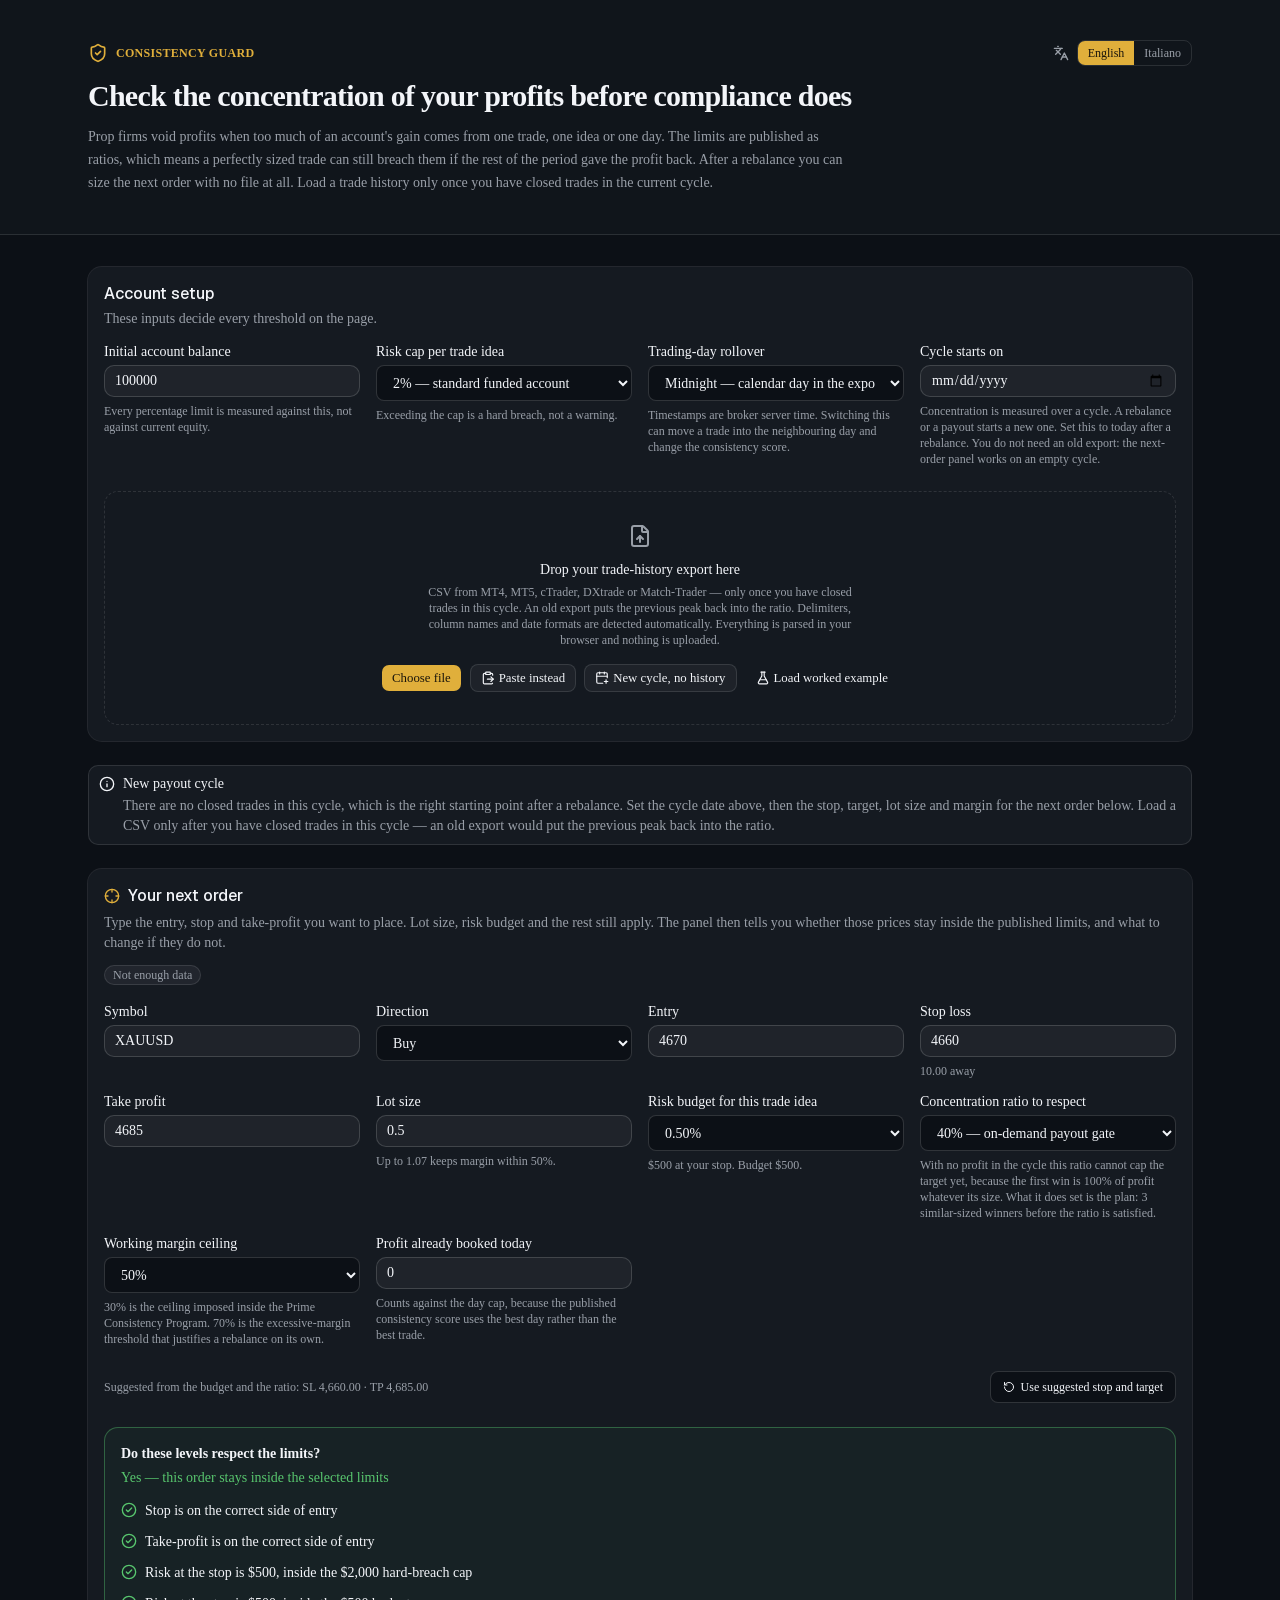
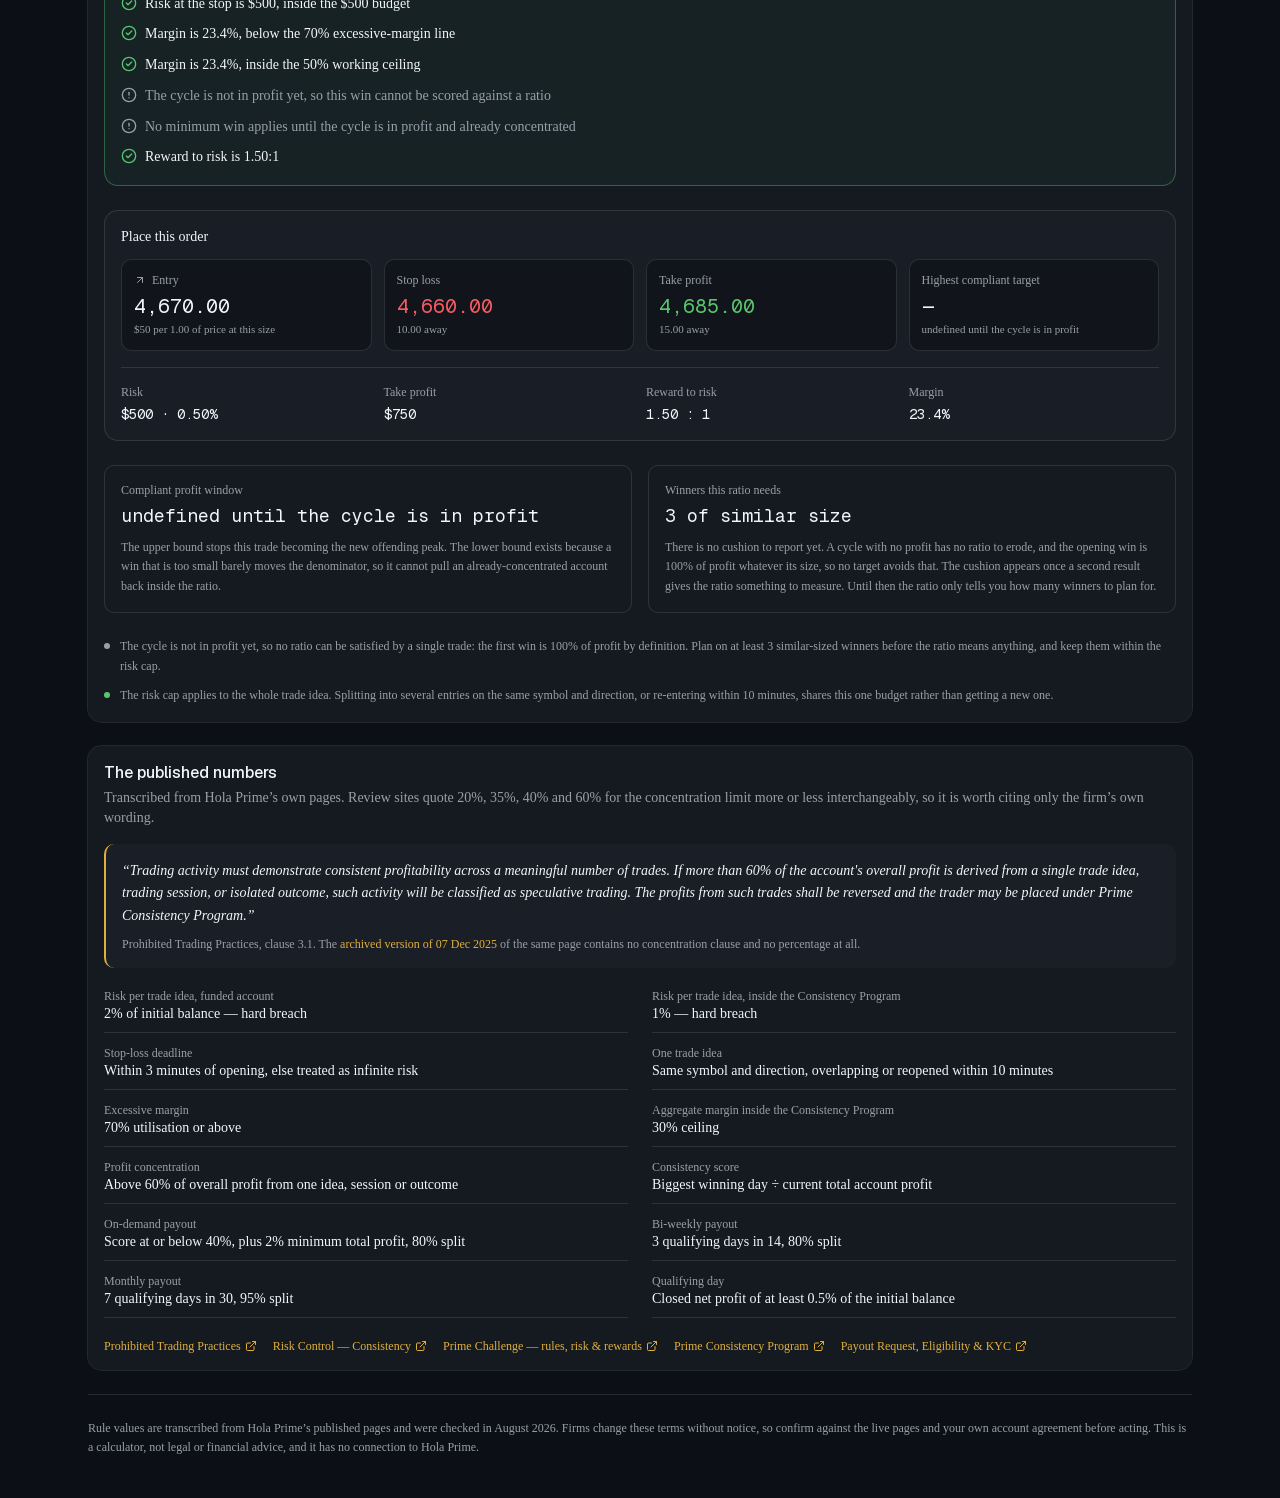
==== commit d73be951: "Publish Consistency Guard [skip ci]" ====
--- a/consistency-guard/index.html
+++ b/consistency-guard/index.html
@@ -1 +1 @@
-<!DOCTYPE html><html lang="en" class="dark"><head><meta charSet="utf-8"/><meta name="viewport" content="width=device-width, initial-scale=1"/><link rel="preload" href="/consistency-guard/_next/static/media/797e433ab948586e-s.p.0r6juujl39pe6.woff2" as="font" crossorigin="" type="font/woff2"/><link rel="preload" href="/consistency-guard/_next/static/media/caa3a2e1cccd8315-s.p.0wgildi0cnwt9.woff2" as="font" crossorigin="" type="font/woff2"/><link rel="stylesheet" href="/consistency-guard/_next/static/chunks/1kax4ac-kgvit.css" data-precedence="next"/><link rel="preload" as="script" fetchPriority="low" href="/consistency-guard/_next/static/chunks/1inwntv0b4r-7.js"/><script src="/consistency-guard/_next/static/chunks/3trh71z_8tjk6.js" async=""></script><script src="/consistency-guard/_next/static/chunks/02fh7_m5mrih8.js" async=""></script><script src="/consistency-guard/_next/static/chunks/turbopack-2qgq8qbrbggni.js" async=""></script><script src="/consistency-guard/_next/static/chunks/3dj6eu0s4a2nh.js" async="" crossorigin=""></script><script src="/consistency-guard/_next/static/chunks/0rdne22t0i67_.js" async="" crossorigin=""></script><title>Consistency Guard — prop-firm payout compliance checker</title><meta name="description" content="Measure a funded trading account against Hola Prime&#x27;s published concentration, risk and payout rules, and size the next order so a win cannot breach them."/><meta name="next-size-adjust" content=""/><script src="/consistency-guard/_next/static/chunks/0cz1d0mv5g_q7.js" noModule=""></script></head><body class="geist_cfd9e230-module__wMpiTW__variable geist_mono_30718973-module__C72cgW__variable antialiased"><div hidden=""><!--$--><!--/$--></div><div class="min-h-screen bg-background"><header class="border-b bg-card/50"><div class="mx-auto max-w-6xl px-4 py-8 sm:px-6 sm:py-10"><div class="flex flex-wrap items-center justify-between gap-4"><div class="flex items-center gap-2 text-primary"><svg xmlns="http://www.w3.org/2000/svg" width="24" height="24" viewBox="0 0 24 24" fill="none" stroke="currentColor" stroke-width="2" stroke-linecap="round" stroke-linejoin="round" class="lucide lucide-shield-check size-5" aria-hidden="true"><path d="M20 13c0 5-3.5 7.5-7.66 8.95a1 1 0 0 1-.67-.01C7.5 20.5 4 18 4 13V6a1 1 0 0 1 1-1c2 0 4.5-1.2 6.24-2.72a1.17 1.17 0 0 1 1.52 0C14.51 3.81 17 5 19 5a1 1 0 0 1 1 1z"></path><path d="m9 12 2 2 4-4"></path></svg><span class="text-xs font-semibold tracking-wide uppercase">Consistency Guard</span></div><div class="flex items-center gap-2"><svg xmlns="http://www.w3.org/2000/svg" width="24" height="24" viewBox="0 0 24 24" fill="none" stroke="currentColor" stroke-width="2" stroke-linecap="round" stroke-linejoin="round" class="lucide lucide-languages size-4 text-muted-foreground" aria-hidden="true"><path d="m5 8 6 6"></path><path d="m4 14 6-6 2-3"></path><path d="M2 5h12"></path><path d="M7 2h1"></path><path d="m22 22-5-10-5 10"></path><path d="M14 18h6"></path></svg><div role="group" aria-label="Language" class="inline-flex overflow-hidden rounded-md border"><button type="button" aria-pressed="true" class="px-2.5 py-1 text-xs font-medium transition-colors bg-primary text-primary-foreground">English</button><button type="button" aria-pressed="false" class="px-2.5 py-1 text-xs font-medium transition-colors text-muted-foreground hover:bg-accent hover:text-foreground">Italiano</button></div></div></div><h1 class="mt-3 text-2xl font-semibold tracking-tight sm:text-3xl">Check the concentration of your profits before compliance does</h1><p class="mt-3 max-w-3xl text-sm leading-relaxed text-muted-foreground">Prop firms void profits when too much of an account&#x27;s gain comes from one trade, one idea or one day. The limits are published as ratios, which means a perfectly sized trade can still breach them if the rest of the period gave the profit back. After a rebalance you can size the next order with no file at all. Load a trade history only once you have closed trades in the current cycle.</p></div></header><main class="mx-auto max-w-6xl space-y-6 px-4 py-8 sm:px-6"><div data-slot="card" data-size="default" class="group/card flex flex-col gap-(--card-spacing) overflow-hidden rounded-xl bg-card py-(--card-spacing) text-sm text-card-foreground ring-1 ring-foreground/10 [--card-spacing:--spacing(4)] has-data-[slot=card-footer]:pb-0 has-[&gt;img:first-child]:pt-0 data-[size=sm]:[--card-spacing:--spacing(3)] data-[size=sm]:has-data-[slot=card-footer]:pb-0 *:[img:first-child]:rounded-t-xl *:[img:last-child]:rounded-b-xl"><div data-slot="card-header" class="group/card-header @container/card-header grid auto-rows-min items-start gap-1 rounded-t-xl px-(--card-spacing) has-data-[slot=card-action]:grid-cols-[1fr_auto] has-data-[slot=card-description]:grid-rows-[auto_auto] [.border-b]:pb-(--card-spacing)"><div data-slot="card-title" class="font-heading text-base leading-snug font-medium group-data-[size=sm]/card:text-sm">Account setup</div><div data-slot="card-description" class="text-sm text-muted-foreground">These inputs decide every threshold on the page.</div></div><div data-slot="card-content" class="px-(--card-spacing) space-y-6"><div class="grid gap-4 sm:grid-cols-2 lg:grid-cols-4"><div class="space-y-1.5"><label data-slot="label" class="flex items-center gap-2 text-sm leading-none font-medium select-none group-data-[disabled=true]:pointer-events-none group-data-[disabled=true]:opacity-50 peer-disabled:cursor-not-allowed peer-disabled:opacity-50" for="initial-balance">Initial account balance</label><input id="initial-balance" type="number" data-slot="input" min="1000" step="1000" class="h-8 w-full min-w-0 rounded-lg border border-input bg-transparent px-2.5 py-1 text-base transition-colors outline-none file:inline-flex file:h-6 file:border-0 file:bg-transparent file:text-sm file:font-medium file:text-foreground placeholder:text-muted-foreground focus-visible:border-ring focus-visible:ring-3 focus-visible:ring-ring/50 disabled:pointer-events-none disabled:cursor-not-allowed disabled:bg-input/50 disabled:opacity-50 aria-invalid:border-destructive aria-invalid:ring-3 aria-invalid:ring-destructive/20 md:text-sm dark:bg-input/30 dark:disabled:bg-input/80 dark:aria-invalid:border-destructive/50 dark:aria-invalid:ring-destructive/40" value="100000"/><p class="text-xs text-muted-foreground">Every percentage limit is measured against this, not against current equity.</p></div><div class="space-y-1.5"><label data-slot="label" class="flex items-center gap-2 text-sm leading-none font-medium select-none group-data-[disabled=true]:pointer-events-none group-data-[disabled=true]:opacity-50 peer-disabled:cursor-not-allowed peer-disabled:opacity-50" for="risk-limit">Risk cap per trade idea</label><select id="risk-limit" class="h-9 w-full rounded-md border border-input bg-background px-3 text-sm outline-none focus-visible:border-ring focus-visible:ring-[3px] focus-visible:ring-ring/40"><option value="0.02" selected="">2% — standard funded account</option><option value="0.01">1% — Prime Consistency Program</option></select><p class="text-xs text-muted-foreground">Exceeding the cap is a hard breach, not a warning.</p></div><div class="space-y-1.5"><label data-slot="label" class="flex items-center gap-2 text-sm leading-none font-medium select-none group-data-[disabled=true]:pointer-events-none group-data-[disabled=true]:opacity-50 peer-disabled:cursor-not-allowed peer-disabled:opacity-50" for="rollover">Trading-day rollover</label><select id="rollover" class="h-9 w-full rounded-md border border-input bg-background px-3 text-sm outline-none focus-visible:border-ring focus-visible:ring-[3px] focus-visible:ring-ring/40"><option value="0" selected="">Midnight — calendar day in the export</option><option value="17">17:00 — daily-limit reset hour</option></select><p class="text-xs text-muted-foreground">Timestamps are broker server time. Switching this can move a trade into the neighbouring day and change the consistency score.</p></div><div class="space-y-1.5"><label data-slot="label" class="flex items-center gap-2 text-sm leading-none font-medium select-none group-data-[disabled=true]:pointer-events-none group-data-[disabled=true]:opacity-50 peer-disabled:cursor-not-allowed peer-disabled:opacity-50" for="cycle-start">Cycle starts on</label><input id="cycle-start" type="date" data-slot="input" class="h-8 w-full min-w-0 rounded-lg border border-input bg-transparent px-2.5 py-1 text-base transition-colors outline-none file:inline-flex file:h-6 file:border-0 file:bg-transparent file:text-sm file:font-medium file:text-foreground placeholder:text-muted-foreground focus-visible:border-ring focus-visible:ring-3 focus-visible:ring-ring/50 disabled:pointer-events-none disabled:cursor-not-allowed disabled:bg-input/50 disabled:opacity-50 aria-invalid:border-destructive aria-invalid:ring-3 aria-invalid:ring-destructive/20 md:text-sm dark:bg-input/30 dark:disabled:bg-input/80 dark:aria-invalid:border-destructive/50 dark:aria-invalid:ring-destructive/40" value=""/><p class="text-xs text-muted-foreground">Concentration is measured over a cycle. A rebalance or a payout starts a new one. Set this to today after a rebalance. You do not need an old export: the next-order panel works on an empty cycle.</p></div></div><div class="space-y-3"><div class="rounded-xl border border-dashed p-6 text-center transition-colors sm:p-8 border-border bg-card/40"><svg xmlns="http://www.w3.org/2000/svg" width="24" height="24" viewBox="0 0 24 24" fill="none" stroke="currentColor" stroke-width="2" stroke-linecap="round" stroke-linejoin="round" class="lucide lucide-file-up mx-auto size-6 text-muted-foreground" aria-hidden="true"><path d="M6 22a2 2 0 0 1-2-2V4a2 2 0 0 1 2-2h8a2.4 2.4 0 0 1 1.704.706l3.588 3.588A2.4 2.4 0 0 1 20 8v12a2 2 0 0 1-2 2z"></path><path d="M14 2v5a1 1 0 0 0 1 1h5"></path><path d="M12 12v6"></path><path d="m15 15-3-3-3 3"></path></svg><p class="mt-3 text-sm font-medium">Drop your trade-history export here</p><p class="mx-auto mt-1 max-w-md text-xs text-muted-foreground">CSV from MT4, MT5, cTrader, DXtrade or Match-Trader — only once you have closed trades in this cycle. An old export puts the previous peak back into the ratio. Delimiters, column names and date formats are detected automatically. Everything is parsed in your browser and nothing is uploaded.</p><div class="mt-4 flex flex-wrap items-center justify-center gap-2"><button type="button" tabindex="0" data-slot="button" class="group/button inline-flex shrink-0 items-center justify-center border border-transparent bg-clip-padding font-medium whitespace-nowrap transition-all outline-none select-none focus-visible:border-ring focus-visible:ring-3 focus-visible:ring-ring/50 active:not-aria-[haspopup]:translate-y-px disabled:pointer-events-none disabled:opacity-50 aria-invalid:border-destructive aria-invalid:ring-3 aria-invalid:ring-destructive/20 dark:aria-invalid:border-destructive/50 dark:aria-invalid:ring-destructive/40 [&amp;_svg]:pointer-events-none [&amp;_svg]:shrink-0 bg-primary text-primary-foreground hover:bg-primary/80 h-7 gap-1 rounded-[min(var(--radius-md),12px)] px-2.5 text-[0.8rem] in-data-[slot=button-group]:rounded-lg has-data-[icon=inline-end]:pr-1.5 has-data-[icon=inline-start]:pl-1.5 [&amp;_svg:not([class*=&#x27;size-&#x27;])]:size-3.5">Choose file</button><button type="button" tabindex="0" data-slot="button" class="group/button inline-flex shrink-0 items-center justify-center border bg-clip-padding font-medium whitespace-nowrap transition-all outline-none select-none focus-visible:border-ring focus-visible:ring-3 focus-visible:ring-ring/50 active:not-aria-[haspopup]:translate-y-px disabled:pointer-events-none disabled:opacity-50 aria-invalid:border-destructive aria-invalid:ring-3 aria-invalid:ring-destructive/20 dark:aria-invalid:border-destructive/50 dark:aria-invalid:ring-destructive/40 [&amp;_svg]:pointer-events-none [&amp;_svg]:shrink-0 border-border bg-background hover:bg-muted hover:text-foreground aria-expanded:bg-muted aria-expanded:text-foreground dark:border-input dark:bg-input/30 dark:hover:bg-input/50 h-7 gap-1 rounded-[min(var(--radius-md),12px)] px-2.5 text-[0.8rem] in-data-[slot=button-group]:rounded-lg has-data-[icon=inline-end]:pr-1.5 has-data-[icon=inline-start]:pl-1.5 [&amp;_svg:not([class*=&#x27;size-&#x27;])]:size-3.5"><svg xmlns="http://www.w3.org/2000/svg" width="24" height="24" viewBox="0 0 24 24" fill="none" stroke="currentColor" stroke-width="2" stroke-linecap="round" stroke-linejoin="round" class="lucide lucide-clipboard-paste" aria-hidden="true"><path d="M11 14h10"></path><path d="M16 4h2a2 2 0 0 1 2 2v1.344"></path><path d="m17 18 4-4-4-4"></path><path d="M8 4H6a2 2 0 0 0-2 2v14a2 2 0 0 0 2 2h12a2 2 0 0 0 1.793-1.113"></path><rect x="8" y="2" width="8" height="4" rx="1"></rect></svg>Paste instead</button><button type="button" tabindex="0" data-slot="button" class="group/button inline-flex shrink-0 items-center justify-center border bg-clip-padding font-medium whitespace-nowrap transition-all outline-none select-none focus-visible:border-ring focus-visible:ring-3 focus-visible:ring-ring/50 active:not-aria-[haspopup]:translate-y-px disabled:pointer-events-none disabled:opacity-50 aria-invalid:border-destructive aria-invalid:ring-3 aria-invalid:ring-destructive/20 dark:aria-invalid:border-destructive/50 dark:aria-invalid:ring-destructive/40 [&amp;_svg]:pointer-events-none [&amp;_svg]:shrink-0 border-border bg-background hover:bg-muted hover:text-foreground aria-expanded:bg-muted aria-expanded:text-foreground dark:border-input dark:bg-input/30 dark:hover:bg-input/50 h-7 gap-1 rounded-[min(var(--radius-md),12px)] px-2.5 text-[0.8rem] in-data-[slot=button-group]:rounded-lg has-data-[icon=inline-end]:pr-1.5 has-data-[icon=inline-start]:pl-1.5 [&amp;_svg:not([class*=&#x27;size-&#x27;])]:size-3.5"><svg xmlns="http://www.w3.org/2000/svg" width="24" height="24" viewBox="0 0 24 24" fill="none" stroke="currentColor" stroke-width="2" stroke-linecap="round" stroke-linejoin="round" class="lucide lucide-calendar-plus" aria-hidden="true"><path d="M16 18h6"></path><path d="M16 2v3"></path><path d="M19 15v6"></path><path d="M21 11.5V5a2 2 0 00-2-2H5a2 2 0 00-2 2v14a2 2 0 002 2h8.3"></path><path d="M3 9h18"></path><path d="M8 2v3"></path></svg>New cycle, no history</button><button type="button" tabindex="0" data-slot="button" class="group/button inline-flex shrink-0 items-center justify-center border border-transparent bg-clip-padding font-medium whitespace-nowrap transition-all outline-none select-none focus-visible:border-ring focus-visible:ring-3 focus-visible:ring-ring/50 active:not-aria-[haspopup]:translate-y-px disabled:pointer-events-none disabled:opacity-50 aria-invalid:border-destructive aria-invalid:ring-3 aria-invalid:ring-destructive/20 dark:aria-invalid:border-destructive/50 dark:aria-invalid:ring-destructive/40 [&amp;_svg]:pointer-events-none [&amp;_svg]:shrink-0 hover:bg-muted hover:text-foreground aria-expanded:bg-muted aria-expanded:text-foreground dark:hover:bg-muted/50 h-7 gap-1 rounded-[min(var(--radius-md),12px)] px-2.5 text-[0.8rem] in-data-[slot=button-group]:rounded-lg has-data-[icon=inline-end]:pr-1.5 has-data-[icon=inline-start]:pl-1.5 [&amp;_svg:not([class*=&#x27;size-&#x27;])]:size-3.5"><svg xmlns="http://www.w3.org/2000/svg" width="24" height="24" viewBox="0 0 24 24" fill="none" stroke="currentColor" stroke-width="2" stroke-linecap="round" stroke-linejoin="round" class="lucide lucide-flask-conical" aria-hidden="true"><path d="M14 2v6a2 2 0 0 0 .245.96l5.51 10.08A2 2 0 0 1 18 22H6a2 2 0 0 1-1.755-2.96l5.51-10.08A2 2 0 0 0 10 8V2"></path><path d="M6.453 15h11.094"></path><path d="M8.5 2h7"></path></svg>Load worked example</button></div><input type="file" accept=".csv,.txt,.tsv,text/csv,text/plain" class="hidden"/></div></div></div></div><div data-slot="alert" role="alert" class="group/alert relative grid w-full gap-0.5 rounded-lg border px-2.5 py-2 text-left text-sm has-data-[slot=alert-action]:relative has-data-[slot=alert-action]:pr-18 has-[&gt;svg]:grid-cols-[auto_1fr] has-[&gt;svg]:gap-x-2 *:[svg]:row-span-2 *:[svg]:translate-y-0.5 *:[svg]:text-current *:[svg:not([class*=&#x27;size-&#x27;])]:size-4 bg-card text-card-foreground"><svg xmlns="http://www.w3.org/2000/svg" width="24" height="24" viewBox="0 0 24 24" fill="none" stroke="currentColor" stroke-width="2" stroke-linecap="round" stroke-linejoin="round" class="lucide lucide-info" aria-hidden="true"><circle cx="12" cy="12" r="10"></circle><path d="M12 16v-4"></path><path d="M12 8h.01"></path></svg><div data-slot="alert-title" class="font-medium group-has-[&gt;svg]/alert:col-start-2 [&amp;_a]:underline [&amp;_a]:underline-offset-3 [&amp;_a]:hover:text-foreground">New payout cycle</div><div data-slot="alert-description" class="text-sm text-balance text-muted-foreground md:text-pretty [&amp;_a]:underline [&amp;_a]:underline-offset-3 [&amp;_a]:hover:text-foreground [&amp;_p:not(:last-child)]:mb-4">There are no closed trades in this cycle, which is the right starting point after a rebalance. Set the cycle date above, then the stop, target, lot size and margin for the next order below. Load a CSV only after you have closed trades in this cycle — an old export would put the previous peak back into the ratio.</div></div><div data-slot="card" data-size="default" class="group/card flex flex-col gap-(--card-spacing) overflow-hidden rounded-xl bg-card py-(--card-spacing) text-sm text-card-foreground ring-1 ring-foreground/10 [--card-spacing:--spacing(4)] has-data-[slot=card-footer]:pb-0 has-[&gt;img:first-child]:pt-0 data-[size=sm]:[--card-spacing:--spacing(3)] data-[size=sm]:has-data-[slot=card-footer]:pb-0 *:[img:first-child]:rounded-t-xl *:[img:last-child]:rounded-b-xl" id="next-order"><div data-slot="card-header" class="group/card-header @container/card-header grid auto-rows-min items-start gap-1 rounded-t-xl px-(--card-spacing) has-data-[slot=card-action]:grid-cols-[1fr_auto] has-data-[slot=card-description]:grid-rows-[auto_auto] [.border-b]:pb-(--card-spacing)"><div class="flex flex-wrap items-start justify-between gap-3"><div><div data-slot="card-title" class="font-heading text-base leading-snug font-medium group-data-[size=sm]/card:text-sm flex items-center gap-2"><svg xmlns="http://www.w3.org/2000/svg" width="24" height="24" viewBox="0 0 24 24" fill="none" stroke="currentColor" stroke-width="2" stroke-linecap="round" stroke-linejoin="round" class="lucide lucide-crosshair size-4 text-primary" aria-hidden="true"><circle cx="12" cy="12" r="10"></circle><line x1="22" x2="18" y1="12" y2="12"></line><line x1="6" x2="2" y1="12" y2="12"></line><line x1="12" x2="12" y1="6" y2="2"></line><line x1="12" x2="12" y1="22" y2="18"></line></svg>Your next order</div><div data-slot="card-description" class="text-sm text-muted-foreground mt-1.5">The compliant size of a win depends on what is already in the cycle, so the safe take-profit moves every time you close a trade. Enter the setup you are looking at and this gives you the stop and target levels to place, and the reason for each.</div></div><span data-slot="badge" data-variant="default" class="group/badge inline-flex h-5 w-fit items-center justify-center gap-1 overflow-hidden rounded-4xl px-2 py-0.5 text-xs font-medium whitespace-nowrap transition-all focus-visible:border-ring focus-visible:ring-[3px] focus-visible:ring-ring/50 has-data-[icon=inline-end]:pr-1.5 has-data-[icon=inline-start]:pl-1.5 aria-invalid:border-destructive aria-invalid:ring-destructive/20 dark:aria-invalid:ring-destructive/40 [&amp;&gt;svg]:pointer-events-none [&amp;&gt;svg]:size-3! [a]:hover:bg-primary/80 shrink-0 border border-border bg-muted text-muted-foreground">Not enough data</span></div></div><div data-slot="card-content" class="px-(--card-spacing) space-y-6"><div class="grid gap-4 sm:grid-cols-2 lg:grid-cols-4"><div class="space-y-1.5"><label data-slot="label" class="flex items-center gap-2 text-sm leading-none font-medium select-none group-data-[disabled=true]:pointer-events-none group-data-[disabled=true]:opacity-50 peer-disabled:cursor-not-allowed peer-disabled:opacity-50" for="nt-symbol">Symbol</label><input id="nt-symbol" data-slot="input" list="nt-symbol-options" class="h-8 w-full min-w-0 rounded-lg border border-input bg-transparent px-2.5 py-1 text-base transition-colors outline-none file:inline-flex file:h-6 file:border-0 file:bg-transparent file:text-sm file:font-medium file:text-foreground placeholder:text-muted-foreground focus-visible:border-ring focus-visible:ring-3 focus-visible:ring-ring/50 disabled:pointer-events-none disabled:cursor-not-allowed disabled:bg-input/50 disabled:opacity-50 aria-invalid:border-destructive aria-invalid:ring-3 aria-invalid:ring-destructive/20 md:text-sm dark:bg-input/30 dark:disabled:bg-input/80 dark:aria-invalid:border-destructive/50 dark:aria-invalid:ring-destructive/40" value="XAUUSD"/><datalist id="nt-symbol-options"></datalist></div><div class="space-y-1.5"><label data-slot="label" class="flex items-center gap-2 text-sm leading-none font-medium select-none group-data-[disabled=true]:pointer-events-none group-data-[disabled=true]:opacity-50 peer-disabled:cursor-not-allowed peer-disabled:opacity-50" for="nt-direction">Direction</label><select id="nt-direction" class="h-9 w-full rounded-md border border-input bg-background px-3 text-sm outline-none focus-visible:border-ring focus-visible:ring-[3px] focus-visible:ring-ring/40"><option value="buy" selected="">Buy</option><option value="sell">Sell</option></select></div><div class="space-y-1.5"><label data-slot="label" class="flex items-center gap-2 text-sm leading-none font-medium select-none group-data-[disabled=true]:pointer-events-none group-data-[disabled=true]:opacity-50 peer-disabled:cursor-not-allowed peer-disabled:opacity-50" for="nt-entry">Intended entry price</label><input id="nt-entry" type="number" data-slot="input" step="any" min="0" class="h-8 w-full min-w-0 rounded-lg border border-input bg-transparent px-2.5 py-1 text-base transition-colors outline-none file:inline-flex file:h-6 file:border-0 file:bg-transparent file:text-sm file:font-medium file:text-foreground placeholder:text-muted-foreground focus-visible:border-ring focus-visible:ring-3 focus-visible:ring-ring/50 disabled:pointer-events-none disabled:cursor-not-allowed disabled:bg-input/50 disabled:opacity-50 aria-invalid:border-destructive aria-invalid:ring-3 aria-invalid:ring-destructive/20 md:text-sm dark:bg-input/30 dark:disabled:bg-input/80 dark:aria-invalid:border-destructive/50 dark:aria-invalid:ring-destructive/40" value="4670"/></div><div class="space-y-1.5"><label data-slot="label" class="flex items-center gap-2 text-sm leading-none font-medium select-none group-data-[disabled=true]:pointer-events-none group-data-[disabled=true]:opacity-50 peer-disabled:cursor-not-allowed peer-disabled:opacity-50" for="nt-lots">Lot size</label><input id="nt-lots" type="number" data-slot="input" step="0.01" min="0.01" class="h-8 w-full min-w-0 rounded-lg border border-input bg-transparent px-2.5 py-1 text-base transition-colors outline-none file:inline-flex file:h-6 file:border-0 file:bg-transparent file:text-sm file:font-medium file:text-foreground placeholder:text-muted-foreground focus-visible:border-ring focus-visible:ring-3 focus-visible:ring-ring/50 disabled:pointer-events-none disabled:cursor-not-allowed disabled:bg-input/50 disabled:opacity-50 aria-invalid:border-destructive aria-invalid:ring-3 aria-invalid:ring-destructive/20 md:text-sm dark:bg-input/30 dark:disabled:bg-input/80 dark:aria-invalid:border-destructive/50 dark:aria-invalid:ring-destructive/40" value="0.5"/><p class="text-xs text-muted-foreground">Up to 1.07 keeps margin within 50%.</p></div><div class="space-y-1.5"><label data-slot="label" class="flex items-center gap-2 text-sm leading-none font-medium select-none group-data-[disabled=true]:pointer-events-none group-data-[disabled=true]:opacity-50 peer-disabled:cursor-not-allowed peer-disabled:opacity-50" for="nt-risk">Risk on this trade idea</label><select id="nt-risk" class="h-9 w-full rounded-md border border-input bg-background px-3 text-sm outline-none focus-visible:border-ring focus-visible:ring-[3px] focus-visible:ring-ring/40"><option value="0.0025">0.25%</option><option value="0.005" selected="">0.50%</option><option value="0.0075">0.75%</option><option value="0.01">1.00%</option><option value="0.02">2.00%</option></select><p class="text-xs text-muted-foreground">$500 at the stop.</p></div><div class="space-y-1.5"><label data-slot="label" class="flex items-center gap-2 text-sm leading-none font-medium select-none group-data-[disabled=true]:pointer-events-none group-data-[disabled=true]:opacity-50 peer-disabled:cursor-not-allowed peer-disabled:opacity-50" for="nt-threshold">Concentration ratio to respect</label><select id="nt-threshold" class="h-9 w-full rounded-md border border-input bg-background px-3 text-sm outline-none focus-visible:border-ring focus-visible:ring-[3px] focus-visible:ring-ring/40"><option value="0.6">60% — the clause 3.1 hard limit</option><option value="0.4" selected="">40% — on-demand payout gate</option><option value="0.2">20% — the band described as excellent</option></select><p class="text-xs text-muted-foreground">With no profit in the cycle this ratio cannot cap the target yet, because the first win is 100% of profit whatever its size. What it does set is the plan: 3 similar-sized winners before the ratio is satisfied.</p></div><div class="space-y-1.5"><label data-slot="label" class="flex items-center gap-2 text-sm leading-none font-medium select-none group-data-[disabled=true]:pointer-events-none group-data-[disabled=true]:opacity-50 peer-disabled:cursor-not-allowed peer-disabled:opacity-50" for="nt-margin">Working margin ceiling</label><select id="nt-margin" class="h-9 w-full rounded-md border border-input bg-background px-3 text-sm outline-none focus-visible:border-ring focus-visible:ring-[3px] focus-visible:ring-ring/40"><option value="0.3">30%</option><option value="0.5" selected="">50%</option><option value="0.7">70%</option></select><p class="text-xs text-muted-foreground">30% is the ceiling imposed inside the Prime Consistency Program. 70% is the excessive-margin threshold that justifies a rebalance on its own.</p></div><div class="space-y-1.5"><label data-slot="label" class="flex items-center gap-2 text-sm leading-none font-medium select-none group-data-[disabled=true]:pointer-events-none group-data-[disabled=true]:opacity-50 peer-disabled:cursor-not-allowed peer-disabled:opacity-50" for="nt-today">Profit already booked today</label><input id="nt-today" type="number" data-slot="input" step="50" class="h-8 w-full min-w-0 rounded-lg border border-input bg-transparent px-2.5 py-1 text-base transition-colors outline-none file:inline-flex file:h-6 file:border-0 file:bg-transparent file:text-sm file:font-medium file:text-foreground placeholder:text-muted-foreground focus-visible:border-ring focus-visible:ring-3 focus-visible:ring-ring/50 disabled:pointer-events-none disabled:cursor-not-allowed disabled:bg-input/50 disabled:opacity-50 aria-invalid:border-destructive aria-invalid:ring-3 aria-invalid:ring-destructive/20 md:text-sm dark:bg-input/30 dark:disabled:bg-input/80 dark:aria-invalid:border-destructive/50 dark:aria-invalid:ring-destructive/40" value="0"/><p class="text-xs text-muted-foreground">Counts against the day cap, because the published consistency score uses the best day rather than the best trade.</p></div></div><div class="rounded-xl border bg-muted/40 p-4"><p class="mb-3 text-sm font-medium">Place this order</p><div class="grid gap-3 sm:grid-cols-2 lg:grid-cols-4"><div class="rounded-lg border bg-background/60 p-3"><p class="flex items-center gap-1.5 text-xs text-muted-foreground"><svg xmlns="http://www.w3.org/2000/svg" width="24" height="24" viewBox="0 0 24 24" fill="none" stroke="currentColor" stroke-width="2" stroke-linecap="round" stroke-linejoin="round" class="lucide lucide-arrow-up-right size-3" aria-hidden="true"><path d="M7 7h10v10"></path><path d="M7 17 17 7"></path></svg>Entry</p><p class="mt-1 font-mono text-xl tabular-nums">4,670.00</p><p class="mt-0.5 text-[11px] text-muted-foreground">$50 per 1.00 of price at this size</p></div><div class="rounded-lg border bg-background/60 p-3"><p class="flex items-center gap-1.5 text-xs text-muted-foreground">Stop loss</p><p class="mt-1 font-mono text-xl tabular-nums text-negative">4,660.00</p><p class="mt-0.5 text-[11px] text-muted-foreground">10.00 away</p></div><div class="rounded-lg border bg-background/60 p-3"><p class="flex items-center gap-1.5 text-xs text-muted-foreground">Take profit</p><p class="mt-1 font-mono text-xl tabular-nums text-positive">4,685.00</p><p class="mt-0.5 text-[11px] text-muted-foreground">15.00 away</p></div><div class="rounded-lg border bg-background/60 p-3"><p class="flex items-center gap-1.5 text-xs text-muted-foreground">Highest compliant target</p><p class="mt-1 font-mono text-xl tabular-nums">—</p><p class="mt-0.5 text-[11px] text-muted-foreground">undefined until the cycle is in profit</p></div></div><div class="mt-4 grid gap-3 border-t pt-4 text-xs sm:grid-cols-4"><div><p class="text-muted-foreground">Risk</p><p class="mt-1 font-mono text-sm tabular-nums">$500<!-- --> · <!-- -->0.50%</p></div><div><p class="text-muted-foreground">Take profit</p><p class="mt-1 font-mono text-sm tabular-nums">$750</p></div><div><p class="text-muted-foreground">Reward to risk</p><p class="mt-1 font-mono text-sm tabular-nums">1.50 : 1</p></div><div><p class="text-muted-foreground">Margin</p><p class="mt-1 font-mono text-sm tabular-nums">23.4%</p></div></div></div><div class="grid gap-4 lg:grid-cols-2"><div class="rounded-lg border p-4"><p class="text-xs text-muted-foreground">Compliant profit window</p><p class="mt-1 font-mono text-lg tabular-nums">undefined until the cycle is in profit</p><p class="mt-2 text-xs leading-relaxed text-muted-foreground">The upper bound stops this trade becoming the new offending peak. The lower bound exists because a win that is too small barely moves the denominator, so it cannot pull an already-concentrated account back inside the ratio.</p></div><div class="rounded-lg border p-4"><p class="text-xs text-muted-foreground">Winners this ratio needs</p><p class="mt-1 font-mono text-lg tabular-nums">3 of similar size</p><p class="mt-2 text-xs leading-relaxed text-muted-foreground">There is no cushion to report yet. A cycle with no profit has no ratio to erode, and the opening win is 100% of profit whatever its size, so no target avoids that. The cushion appears once a second result gives the ratio something to measure. Until then the ratio only tells you how many winners to plan for.</p></div></div><ul class="space-y-2.5"><li class="flex gap-2.5 text-xs leading-relaxed"><span class="mt-1.5 size-1.5 shrink-0 rounded-full bg-muted-foreground" aria-hidden="true"></span><span class="text-muted-foreground">The cycle is not in profit yet, so no ratio can be satisfied by a single trade: the first win is 100% of profit by definition. Plan on at least 3 similar-sized winners before the ratio means anything, and keep them within the risk cap.</span></li><li class="flex gap-2.5 text-xs leading-relaxed"><span class="mt-1.5 size-1.5 shrink-0 rounded-full bg-positive" aria-hidden="true"></span><span class="text-muted-foreground">The risk cap applies to the whole trade idea. Splitting into several entries on the same symbol and direction, or re-entering within 10 minutes, shares this one budget rather than getting a new one.</span></li></ul></div></div><div data-slot="card" data-size="default" class="group/card flex flex-col gap-(--card-spacing) overflow-hidden rounded-xl bg-card py-(--card-spacing) text-sm text-card-foreground ring-1 ring-foreground/10 [--card-spacing:--spacing(4)] has-data-[slot=card-footer]:pb-0 has-[&gt;img:first-child]:pt-0 data-[size=sm]:[--card-spacing:--spacing(3)] data-[size=sm]:has-data-[slot=card-footer]:pb-0 *:[img:first-child]:rounded-t-xl *:[img:last-child]:rounded-b-xl"><div data-slot="card-header" class="group/card-header @container/card-header grid auto-rows-min items-start gap-1 rounded-t-xl px-(--card-spacing) has-data-[slot=card-action]:grid-cols-[1fr_auto] has-data-[slot=card-description]:grid-rows-[auto_auto] [.border-b]:pb-(--card-spacing)"><div data-slot="card-title" class="font-heading text-base leading-snug font-medium group-data-[size=sm]/card:text-sm">The published numbers</div><div data-slot="card-description" class="text-sm text-muted-foreground">Transcribed from Hola Prime’s own pages. Review sites quote 20%, 35%, 40% and 60% for the concentration limit more or less interchangeably, so it is worth citing only the firm’s own wording.</div></div><div data-slot="card-content" class="px-(--card-spacing) space-y-5"><blockquote class="rounded-lg border-l-2 border-primary bg-muted/40 p-4 text-sm italic leading-relaxed">“<!-- -->Trading activity must demonstrate consistent profitability across a meaningful number of trades. If more than 60% of the account&#x27;s overall profit is derived from a single trade idea, trading session, or isolated outcome, such activity will be classified as speculative trading. The profits from such trades shall be reversed and the trader may be placed under Prime Consistency Program.<!-- -->”<footer class="mt-2 text-xs not-italic text-muted-foreground">Prohibited Trading Practices, clause 3.1. The<!-- --> <a href="http://web.archive.org/web/20251207010843/https://holaprime.com/trading-rules-list/trading-rules-prohibited-trading-practices/" target="_blank" rel="noreferrer" class="text-primary hover:underline">archived version of 07 Dec 2025</a> <!-- -->of the same page contains no concentration clause and no percentage at all.</footer></blockquote><dl class="grid gap-x-6 gap-y-3 sm:grid-cols-2"><div class="border-b pb-2"><dt class="text-xs text-muted-foreground">Risk per trade idea, funded account</dt><dd class="text-sm">2% of initial balance — hard breach</dd></div><div class="border-b pb-2"><dt class="text-xs text-muted-foreground">Risk per trade idea, inside the Consistency Program</dt><dd class="text-sm">1% — hard breach</dd></div><div class="border-b pb-2"><dt class="text-xs text-muted-foreground">Stop-loss deadline</dt><dd class="text-sm">Within 3 minutes of opening, else treated as infinite risk</dd></div><div class="border-b pb-2"><dt class="text-xs text-muted-foreground">One trade idea</dt><dd class="text-sm">Same symbol and direction, overlapping or reopened within 10 minutes</dd></div><div class="border-b pb-2"><dt class="text-xs text-muted-foreground">Excessive margin</dt><dd class="text-sm">70% utilisation or above</dd></div><div class="border-b pb-2"><dt class="text-xs text-muted-foreground">Aggregate margin inside the Consistency Program</dt><dd class="text-sm">30% ceiling</dd></div><div class="border-b pb-2"><dt class="text-xs text-muted-foreground">Profit concentration</dt><dd class="text-sm">Above 60% of overall profit from one idea, session or outcome</dd></div><div class="border-b pb-2"><dt class="text-xs text-muted-foreground">Consistency score</dt><dd class="text-sm">Biggest winning day ÷ current total account profit</dd></div><div class="border-b pb-2"><dt class="text-xs text-muted-foreground">On-demand payout</dt><dd class="text-sm">Score at or below 40%, plus 2% minimum total profit, 80% split</dd></div><div class="border-b pb-2"><dt class="text-xs text-muted-foreground">Bi-weekly payout</dt><dd class="text-sm">3 qualifying days in 14, 80% split</dd></div><div class="border-b pb-2"><dt class="text-xs text-muted-foreground">Monthly payout</dt><dd class="text-sm">7 qualifying days in 30, 95% split</dd></div><div class="border-b pb-2"><dt class="text-xs text-muted-foreground">Qualifying day</dt><dd class="text-sm">Closed net profit of at least 0.5% of the initial balance</dd></div></dl><div class="flex flex-wrap gap-x-4 gap-y-2"><a href="https://holaprime.com/trading-rules-list/trading-rules-prohibited-trading-practices" target="_blank" rel="noreferrer" class="inline-flex items-center gap-1 text-xs text-primary hover:underline">Prohibited Trading Practices<svg xmlns="http://www.w3.org/2000/svg" width="24" height="24" viewBox="0 0 24 24" fill="none" stroke="currentColor" stroke-width="2" stroke-linecap="round" stroke-linejoin="round" class="lucide lucide-external-link size-3" aria-hidden="true"><path d="M15 3h6v6"></path><path d="M10 14 21 3"></path><path d="M18 13v6a2 2 0 0 1-2 2H5a2 2 0 0 1-2-2V8a2 2 0 0 1 2-2h6"></path></svg></a><a href="https://holaprime.com/risk-control/consistency/" target="_blank" rel="noreferrer" class="inline-flex items-center gap-1 text-xs text-primary hover:underline">Risk Control — Consistency<svg xmlns="http://www.w3.org/2000/svg" width="24" height="24" viewBox="0 0 24 24" fill="none" stroke="currentColor" stroke-width="2" stroke-linecap="round" stroke-linejoin="round" class="lucide lucide-external-link size-3" aria-hidden="true"><path d="M15 3h6v6"></path><path d="M10 14 21 3"></path><path d="M18 13v6a2 2 0 0 1-2 2H5a2 2 0 0 1-2-2V8a2 2 0 0 1 2-2h6"></path></svg></a><a href="https://holaprime.com/forex/faq/hola-prime-challenges/hola-prime-1-step-prime-challenge/" target="_blank" rel="noreferrer" class="inline-flex items-center gap-1 text-xs text-primary hover:underline">Prime Challenge — rules, risk &amp; rewards<svg xmlns="http://www.w3.org/2000/svg" width="24" height="24" viewBox="0 0 24 24" fill="none" stroke="currentColor" stroke-width="2" stroke-linecap="round" stroke-linejoin="round" class="lucide lucide-external-link size-3" aria-hidden="true"><path d="M15 3h6v6"></path><path d="M10 14 21 3"></path><path d="M18 13v6a2 2 0 0 1-2 2H5a2 2 0 0 1-2-2V8a2 2 0 0 1 2-2h6"></path></svg></a><a href="https://holaprime.com/forex/faq/prime-consistency-program/what-is-hola-primes-prime-consistency-program" target="_blank" rel="noreferrer" class="inline-flex items-center gap-1 text-xs text-primary hover:underline">Prime Consistency Program<svg xmlns="http://www.w3.org/2000/svg" width="24" height="24" viewBox="0 0 24 24" fill="none" stroke="currentColor" stroke-width="2" stroke-linecap="round" stroke-linejoin="round" class="lucide lucide-external-link size-3" aria-hidden="true"><path d="M15 3h6v6"></path><path d="M10 14 21 3"></path><path d="M18 13v6a2 2 0 0 1-2 2H5a2 2 0 0 1-2-2V8a2 2 0 0 1 2-2h6"></path></svg></a><a href="https://holaprime.com/forex/faq/payouts/payout-request-eligibility-kyc/" target="_blank" rel="noreferrer" class="inline-flex items-center gap-1 text-xs text-primary hover:underline">Payout Request, Eligibility &amp; KYC<svg xmlns="http://www.w3.org/2000/svg" width="24" height="24" viewBox="0 0 24 24" fill="none" stroke="currentColor" stroke-width="2" stroke-linecap="round" stroke-linejoin="round" class="lucide lucide-external-link size-3" aria-hidden="true"><path d="M15 3h6v6"></path><path d="M10 14 21 3"></path><path d="M18 13v6a2 2 0 0 1-2 2H5a2 2 0 0 1-2-2V8a2 2 0 0 1 2-2h6"></path></svg></a></div></div></div><footer class="border-t pt-6 pb-2 text-xs leading-relaxed text-muted-foreground"><p>Rule values are transcribed from Hola Prime’s published pages and were checked in August 2026. Firms change these terms without notice, so confirm against the live pages and your own account agreement before acting. This is a calculator, not legal or financial advice, and it has no connection to Hola Prime.</p></footer></main></div><!--$--><!--/$--><script src="/consistency-guard/_next/static/chunks/1inwntv0b4r-7.js" id="_R_" async=""></script><script>(self.__next_f=self.__next_f||[]).push([0])</script><script>self.__next_f.push([1,"1:\"$Sreact.fragment\"\n2:I[81513,[\"/consistency-guard/_next/static/chunks/3dj6eu0s4a2nh.js\"],\"I18nProvider\"]\n3:I[39756,[\"/consistency-guard/_next/static/chunks/3dj6eu0s4a2nh.js\"],\"default\"]\n4:I[37457,[\"/consistency-guard/_next/static/chunks/3dj6eu0s4a2nh.js\"],\"default\"]\n5:I[47257,[\"/consistency-guard/_next/static/chunks/3dj6eu0s4a2nh.js\"],\"ClientPageRoot\"]\n6:I[52683,[\"/consistency-guard/_next/static/chunks/3dj6eu0s4a2nh.js\",\"/consistency-guard/_next/static/chunks/0rdne22t0i67_.js\"],\"default\"]\n9:I[97367,[\"/consistency-guard/_next/static/chunks/3dj6eu0s4a2nh.js\"],\"OutletBoundary\"]\na:\"$Sreact.suspense\"\nc:I[97367,[\"/consistency-guard/_next/static/chunks/3dj6eu0s4a2nh.js\"],\"ViewportBoundary\"]\ne:I[97367,[\"/consistency-guard/_next/static/chunks/3dj6eu0s4a2nh.js\"],\"MetadataBoundary\"]\n10:I[68027,[\"/consistency-guard/_next/static/chunks/3dj6eu0s4a2nh.js\"],\"default\",1]\n:HL[\"/consistency-guard/_next/static/chunks/1kax4ac-kgvit.css\",\"style\"]\n:HL[\"/consistency-guard/_next/static/media/797e433ab948586e-s.p.0r6juujl39pe6.woff2\",\"font\",{\"crossOrigin\":\"\",\"type\":\"font/woff2\"}]\n:HL[\"/consistency-guard/_next/static/media/caa3a2e1cccd8315-s.p.0wgildi0cnwt9.woff2\",\"font\",{\"crossOrigin\":\"\",\"type\":\"font/woff2\"}]\n0:{\"P\":null,\"c\":[\"\",\"\"],\"q\":\"\",\"i\":false,\"f\":[[[\"\",{\"children\":[\"__PAGE__\",{},\"$undefined\",\"$undefined\",4608]},\"$undefined\",\"$undefined\",4624],[[\"$\",\"$1\",\"c\",{\"children\":[[[\"$\",\"link\",\"0\",{\"rel\":\"stylesheet\",\"href\":\"/consistency-guard/_next/static/chunks/1kax4ac-kgvit.css\",\"precedence\":\"next\",\"crossOrigin\":\"$undefined\",\"nonce\":\"$undefined\"}],[\"$\",\"script\",\"script-0\",{\"src\":\"/consistency-guard/_next/static/chunks/3dj6eu0s4a2nh.js\",\"async\":true,\"nonce\":\"$undefined\"}]],[\"$\",\"html\",null,{\"lang\":\"en\",\"className\":\"dark\",\"children\":[\"$\",\"body\",null,{\"className\":\"geist_cfd9e230-module__wMpiTW__variable geist_mono_30718973-module__C72cgW__variable antialiased\",\"children\":[\"$\",\"$L2\",null,{\"children\":[\"$\",\"$L3\",null,{\"parallelRouterKey\":\"children\",\"error\":\"$undefined\",\"errorStyles\":\"$undefined\",\"errorScripts\":\"$undefined\",\"template\":[\"$\",\"$L4\",null,{}],\"templateStyles\":\"$undefined\",\"templateScripts\":\"$undefined\",\"notFound\":[[[\"$\",\"title\",null,{\"children\":\"404: This page could not be found.\"}],[\"$\",\"div\",null,{\"style\":{\"fontFamily\":\"system-ui,\\\"Segoe UI\\\",Roboto,Helvetica,Arial,sans-serif,\\\"Apple Color Emoji\\\",\\\"Segoe UI Emoji\\\"\",\"height\":\"100vh\",\"textAlign\":\"center\",\"display\":\"flex\",\"flexDirection\":\"column\",\"alignItems\":\"center\",\"justifyContent\":\"center\"},\"children\":[\"$\",\"div\",null,{\"children\":[[\"$\",\"style\",null,{\"dangerouslySetInnerHTML\":{\"__html\":\"body{color:#000;background:#fff;margin:0}.next-error-h1{border-right:1px solid rgba(0,0,0,.3)}@media (prefers-color-scheme:dark){body{color:#fff;background:#000}.next-error-h1{border-right:1px solid rgba(255,255,255,.3)}}\"}}],[\"$\",\"h1\",null,{\"className\":\"next-error-h1\",\"style\":{\"display\":\"inline-block\",\"margin\":\"0 20px 0 0\",\"padding\":\"0 23px 0 0\",\"fontSize\":24,\"fontWeight\":500,\"verticalAlign\":\"top\",\"lineHeight\":\"49px\"},\"children\":404}],[\"$\",\"div\",null,{\"style\":{\"display\":\"inline-block\"},\"children\":[\"$\",\"h2\",null,{\"style\":{\"fontSize\":14,\"fontWeight\":400,\"lineHeight\":\"49px\",\"margin\":0},\"children\":\"This page could not be found.\"}]}]]}]}]],[]],\"forbidden\":\"$undefined\",\"unauthorized\":\"$undefined\"}]}]}]}]]}],{\"children\":[[\"$\",\"$1\",\"c\",{\"children\":[[\"$\",\"$L5\",null,{\"Component\":\"$6\",\"serverProvidedParams\":{\"searchParams\":{},\"params\":{},\"promises\":[\"$@7\",\"$@8\"]}}],[[\"$\",\"script\",\"script-0\",{\"src\":\"/consistency-guard/_next/static/chunks/0rdne22t0i67_.js\",\"async\":true,\"nonce\":\"$undefined\"}]],[\"$\",\"$L9\",null,{\"children\":[\"$\",\"$a\",null,{\"name\":\"Next.MetadataOutlet\",\"children\":\"$@b\"}]}]]}],{},null,false,null]},null,false,null],[\"$\",\"$1\",\"h\",{\"children\":[null,[\"$\",\"$Lc\",null,{\"children\":\"$Ld\"}],[\"$\",\"div\",null,{\"hidden\":true,\"children\":[\"$\",\"$Le\",null,{\"children\":[\"$\",\"$a\",null,{\"name\":\"Next.Metadata\",\"children\":\"$Lf\"}]}]}],[\"$\",\"meta\",null,{\"name\":\"next-size-adjust\",\"content\":\"\"}]]}],false]],\"m\":\"$undefined\",\"G\":[\"$10\",[[\"$\",\"link\",\"0\",{\"rel\":\"stylesheet\",\"href\":\"/consistency-guard/_next/static/chunks/1kax4ac-kgvit.css\",\"precedence\":\"next\",\"crossOrigin\":\"$undefined\",\"nonce\":\"$undefined\"}]]],\"S\":true,\"h\":null,\"r\":\"$undefined\",\"s\":\"$undefined\",\"a\":\"$undefined\",\"l\":\"$undefined\",\"p\":\"$undefined\",\"d\":\"$undefined\",\"b\":\"ebjMZVHNUN1dIkYFAfkIT\"}\n7:{}\n8:\"$0:f:0:1:1:children:0:props:children:0:props:serverProvidedParams:params\"\nd:[[\"$\",\"meta\",\"0\",{\"charSet\":\"utf-8\"}],[\"$\",\"meta\",\"1\",{\"name\":\"viewport\",\"content\":\"width=device-width, initial-scale=1\"}]]\nb:null\nf:[[\"$\",\"title\",\"0\",{\"children\":\"Consistency Guard — prop-firm payout compliance checker\"}],[\"$\",\"meta\",\"1\",{\"name\":\"description\",\"content\":\"Measure a funded trading account against Hola Prime's published concentration, risk and payout rules, and size the next order so a win cannot breach them.\"}]]\n"])</script></body></html>+<!DOCTYPE html><html lang="en" class="dark"><head><meta charSet="utf-8"/><meta name="viewport" content="width=device-width, initial-scale=1"/><link rel="preload" href="/consistency-guard/_next/static/media/797e433ab948586e-s.p.0r6juujl39pe6.woff2" as="font" crossorigin="" type="font/woff2"/><link rel="preload" href="/consistency-guard/_next/static/media/caa3a2e1cccd8315-s.p.0wgildi0cnwt9.woff2" as="font" crossorigin="" type="font/woff2"/><link rel="stylesheet" href="/consistency-guard/_next/static/chunks/1eh29z43xv8n6.css" data-precedence="next"/><link rel="preload" as="script" fetchPriority="low" href="/consistency-guard/_next/static/chunks/1inwntv0b4r-7.js"/><script src="/consistency-guard/_next/static/chunks/3trh71z_8tjk6.js" async=""></script><script src="/consistency-guard/_next/static/chunks/02fh7_m5mrih8.js" async=""></script><script src="/consistency-guard/_next/static/chunks/turbopack-2qgq8qbrbggni.js" async=""></script><script src="/consistency-guard/_next/static/chunks/2xuiw1_mtu7ce.js" async="" crossorigin=""></script><script src="/consistency-guard/_next/static/chunks/16h74s-9si-ez.js" async="" crossorigin=""></script><title>Consistency Guard — prop-firm payout compliance checker</title><meta name="description" content="Measure a funded trading account against Hola Prime&#x27;s published concentration, risk and payout rules, and size the next order so a win cannot breach them."/><meta name="next-size-adjust" content=""/><script src="/consistency-guard/_next/static/chunks/0cz1d0mv5g_q7.js" noModule=""></script></head><body class="geist_cfd9e230-module__wMpiTW__variable geist_mono_30718973-module__C72cgW__variable antialiased"><div hidden=""><!--$--><!--/$--></div><div class="min-h-screen bg-background"><header class="border-b bg-card/50"><div class="mx-auto max-w-6xl px-4 py-8 sm:px-6 sm:py-10"><div class="flex flex-wrap items-center justify-between gap-4"><div class="flex items-center gap-2 text-primary"><svg xmlns="http://www.w3.org/2000/svg" width="24" height="24" viewBox="0 0 24 24" fill="none" stroke="currentColor" stroke-width="2" stroke-linecap="round" stroke-linejoin="round" class="lucide lucide-shield-check size-5" aria-hidden="true"><path d="M20 13c0 5-3.5 7.5-7.66 8.95a1 1 0 0 1-.67-.01C7.5 20.5 4 18 4 13V6a1 1 0 0 1 1-1c2 0 4.5-1.2 6.24-2.72a1.17 1.17 0 0 1 1.52 0C14.51 3.81 17 5 19 5a1 1 0 0 1 1 1z"></path><path d="m9 12 2 2 4-4"></path></svg><span class="text-xs font-semibold tracking-wide uppercase">Consistency Guard</span></div><div class="flex items-center gap-2"><svg xmlns="http://www.w3.org/2000/svg" width="24" height="24" viewBox="0 0 24 24" fill="none" stroke="currentColor" stroke-width="2" stroke-linecap="round" stroke-linejoin="round" class="lucide lucide-languages size-4 text-muted-foreground" aria-hidden="true"><path d="m5 8 6 6"></path><path d="m4 14 6-6 2-3"></path><path d="M2 5h12"></path><path d="M7 2h1"></path><path d="m22 22-5-10-5 10"></path><path d="M14 18h6"></path></svg><div role="group" aria-label="Language" class="inline-flex overflow-hidden rounded-md border"><button type="button" aria-pressed="true" class="px-2.5 py-1 text-xs font-medium transition-colors bg-primary text-primary-foreground">English</button><button type="button" aria-pressed="false" class="px-2.5 py-1 text-xs font-medium transition-colors text-muted-foreground hover:bg-accent hover:text-foreground">Italiano</button></div></div></div><h1 class="mt-3 text-2xl font-semibold tracking-tight sm:text-3xl">Check the concentration of your profits before compliance does</h1><p class="mt-3 max-w-3xl text-sm leading-relaxed text-muted-foreground">Prop firms void profits when too much of an account&#x27;s gain comes from one trade, one idea or one day. The limits are published as ratios, which means a perfectly sized trade can still breach them if the rest of the period gave the profit back. After a rebalance you can size the next order with no file at all. Load a trade history only once you have closed trades in the current cycle.</p></div></header><main class="mx-auto max-w-6xl space-y-6 px-4 py-8 sm:px-6"><div data-slot="card" data-size="default" class="group/card flex flex-col gap-(--card-spacing) overflow-hidden rounded-xl bg-card py-(--card-spacing) text-sm text-card-foreground ring-1 ring-foreground/10 [--card-spacing:--spacing(4)] has-data-[slot=card-footer]:pb-0 has-[&gt;img:first-child]:pt-0 data-[size=sm]:[--card-spacing:--spacing(3)] data-[size=sm]:has-data-[slot=card-footer]:pb-0 *:[img:first-child]:rounded-t-xl *:[img:last-child]:rounded-b-xl"><div data-slot="card-header" class="group/card-header @container/card-header grid auto-rows-min items-start gap-1 rounded-t-xl px-(--card-spacing) has-data-[slot=card-action]:grid-cols-[1fr_auto] has-data-[slot=card-description]:grid-rows-[auto_auto] [.border-b]:pb-(--card-spacing)"><div data-slot="card-title" class="font-heading text-base leading-snug font-medium group-data-[size=sm]/card:text-sm">Account setup</div><div data-slot="card-description" class="text-sm text-muted-foreground">These inputs decide every threshold on the page.</div></div><div data-slot="card-content" class="px-(--card-spacing) space-y-6"><div class="grid gap-4 sm:grid-cols-2 lg:grid-cols-4"><div class="space-y-1.5"><label data-slot="label" class="flex items-center gap-2 text-sm leading-none font-medium select-none group-data-[disabled=true]:pointer-events-none group-data-[disabled=true]:opacity-50 peer-disabled:cursor-not-allowed peer-disabled:opacity-50" for="initial-balance">Initial account balance</label><input id="initial-balance" type="number" data-slot="input" min="1000" step="1000" class="h-8 w-full min-w-0 rounded-lg border border-input bg-transparent px-2.5 py-1 text-base transition-colors outline-none file:inline-flex file:h-6 file:border-0 file:bg-transparent file:text-sm file:font-medium file:text-foreground placeholder:text-muted-foreground focus-visible:border-ring focus-visible:ring-3 focus-visible:ring-ring/50 disabled:pointer-events-none disabled:cursor-not-allowed disabled:bg-input/50 disabled:opacity-50 aria-invalid:border-destructive aria-invalid:ring-3 aria-invalid:ring-destructive/20 md:text-sm dark:bg-input/30 dark:disabled:bg-input/80 dark:aria-invalid:border-destructive/50 dark:aria-invalid:ring-destructive/40" value="100000"/><p class="text-xs text-muted-foreground">Every percentage limit is measured against this, not against current equity.</p></div><div class="space-y-1.5"><label data-slot="label" class="flex items-center gap-2 text-sm leading-none font-medium select-none group-data-[disabled=true]:pointer-events-none group-data-[disabled=true]:opacity-50 peer-disabled:cursor-not-allowed peer-disabled:opacity-50" for="risk-limit">Risk cap per trade idea</label><select id="risk-limit" class="h-9 w-full rounded-md border border-input bg-background px-3 text-sm outline-none focus-visible:border-ring focus-visible:ring-[3px] focus-visible:ring-ring/40"><option value="0.02" selected="">2% — standard funded account</option><option value="0.01">1% — Prime Consistency Program</option></select><p class="text-xs text-muted-foreground">Exceeding the cap is a hard breach, not a warning.</p></div><div class="space-y-1.5"><label data-slot="label" class="flex items-center gap-2 text-sm leading-none font-medium select-none group-data-[disabled=true]:pointer-events-none group-data-[disabled=true]:opacity-50 peer-disabled:cursor-not-allowed peer-disabled:opacity-50" for="rollover">Trading-day rollover</label><select id="rollover" class="h-9 w-full rounded-md border border-input bg-background px-3 text-sm outline-none focus-visible:border-ring focus-visible:ring-[3px] focus-visible:ring-ring/40"><option value="0" selected="">Midnight — calendar day in the export</option><option value="17">17:00 — daily-limit reset hour</option></select><p class="text-xs text-muted-foreground">Timestamps are broker server time. Switching this can move a trade into the neighbouring day and change the consistency score.</p></div><div class="space-y-1.5"><label data-slot="label" class="flex items-center gap-2 text-sm leading-none font-medium select-none group-data-[disabled=true]:pointer-events-none group-data-[disabled=true]:opacity-50 peer-disabled:cursor-not-allowed peer-disabled:opacity-50" for="cycle-start">Cycle starts on</label><input id="cycle-start" type="date" data-slot="input" class="h-8 w-full min-w-0 rounded-lg border border-input bg-transparent px-2.5 py-1 text-base transition-colors outline-none file:inline-flex file:h-6 file:border-0 file:bg-transparent file:text-sm file:font-medium file:text-foreground placeholder:text-muted-foreground focus-visible:border-ring focus-visible:ring-3 focus-visible:ring-ring/50 disabled:pointer-events-none disabled:cursor-not-allowed disabled:bg-input/50 disabled:opacity-50 aria-invalid:border-destructive aria-invalid:ring-3 aria-invalid:ring-destructive/20 md:text-sm dark:bg-input/30 dark:disabled:bg-input/80 dark:aria-invalid:border-destructive/50 dark:aria-invalid:ring-destructive/40" value=""/><p class="text-xs text-muted-foreground">Concentration is measured over a cycle. A rebalance or a payout starts a new one. Set this to today after a rebalance. You do not need an old export: the next-order panel works on an empty cycle.</p></div></div><div class="space-y-3"><div class="rounded-xl border border-dashed p-6 text-center transition-colors sm:p-8 border-border bg-card/40"><svg xmlns="http://www.w3.org/2000/svg" width="24" height="24" viewBox="0 0 24 24" fill="none" stroke="currentColor" stroke-width="2" stroke-linecap="round" stroke-linejoin="round" class="lucide lucide-file-up mx-auto size-6 text-muted-foreground" aria-hidden="true"><path d="M6 22a2 2 0 0 1-2-2V4a2 2 0 0 1 2-2h8a2.4 2.4 0 0 1 1.704.706l3.588 3.588A2.4 2.4 0 0 1 20 8v12a2 2 0 0 1-2 2z"></path><path d="M14 2v5a1 1 0 0 0 1 1h5"></path><path d="M12 12v6"></path><path d="m15 15-3-3-3 3"></path></svg><p class="mt-3 text-sm font-medium">Drop your trade-history export here</p><p class="mx-auto mt-1 max-w-md text-xs text-muted-foreground">CSV from MT4, MT5, cTrader, DXtrade or Match-Trader — only once you have closed trades in this cycle. An old export puts the previous peak back into the ratio. Delimiters, column names and date formats are detected automatically. Everything is parsed in your browser and nothing is uploaded.</p><div class="mt-4 flex flex-wrap items-center justify-center gap-2"><button type="button" tabindex="0" data-slot="button" class="group/button inline-flex shrink-0 items-center justify-center border border-transparent bg-clip-padding font-medium whitespace-nowrap transition-all outline-none select-none focus-visible:border-ring focus-visible:ring-3 focus-visible:ring-ring/50 active:not-aria-[haspopup]:translate-y-px disabled:pointer-events-none disabled:opacity-50 aria-invalid:border-destructive aria-invalid:ring-3 aria-invalid:ring-destructive/20 dark:aria-invalid:border-destructive/50 dark:aria-invalid:ring-destructive/40 [&amp;_svg]:pointer-events-none [&amp;_svg]:shrink-0 bg-primary text-primary-foreground hover:bg-primary/80 h-7 gap-1 rounded-[min(var(--radius-md),12px)] px-2.5 text-[0.8rem] in-data-[slot=button-group]:rounded-lg has-data-[icon=inline-end]:pr-1.5 has-data-[icon=inline-start]:pl-1.5 [&amp;_svg:not([class*=&#x27;size-&#x27;])]:size-3.5">Choose file</button><button type="button" tabindex="0" data-slot="button" class="group/button inline-flex shrink-0 items-center justify-center border bg-clip-padding font-medium whitespace-nowrap transition-all outline-none select-none focus-visible:border-ring focus-visible:ring-3 focus-visible:ring-ring/50 active:not-aria-[haspopup]:translate-y-px disabled:pointer-events-none disabled:opacity-50 aria-invalid:border-destructive aria-invalid:ring-3 aria-invalid:ring-destructive/20 dark:aria-invalid:border-destructive/50 dark:aria-invalid:ring-destructive/40 [&amp;_svg]:pointer-events-none [&amp;_svg]:shrink-0 border-border bg-background hover:bg-muted hover:text-foreground aria-expanded:bg-muted aria-expanded:text-foreground dark:border-input dark:bg-input/30 dark:hover:bg-input/50 h-7 gap-1 rounded-[min(var(--radius-md),12px)] px-2.5 text-[0.8rem] in-data-[slot=button-group]:rounded-lg has-data-[icon=inline-end]:pr-1.5 has-data-[icon=inline-start]:pl-1.5 [&amp;_svg:not([class*=&#x27;size-&#x27;])]:size-3.5"><svg xmlns="http://www.w3.org/2000/svg" width="24" height="24" viewBox="0 0 24 24" fill="none" stroke="currentColor" stroke-width="2" stroke-linecap="round" stroke-linejoin="round" class="lucide lucide-clipboard-paste" aria-hidden="true"><path d="M11 14h10"></path><path d="M16 4h2a2 2 0 0 1 2 2v1.344"></path><path d="m17 18 4-4-4-4"></path><path d="M8 4H6a2 2 0 0 0-2 2v14a2 2 0 0 0 2 2h12a2 2 0 0 0 1.793-1.113"></path><rect x="8" y="2" width="8" height="4" rx="1"></rect></svg>Paste instead</button><button type="button" tabindex="0" data-slot="button" class="group/button inline-flex shrink-0 items-center justify-center border bg-clip-padding font-medium whitespace-nowrap transition-all outline-none select-none focus-visible:border-ring focus-visible:ring-3 focus-visible:ring-ring/50 active:not-aria-[haspopup]:translate-y-px disabled:pointer-events-none disabled:opacity-50 aria-invalid:border-destructive aria-invalid:ring-3 aria-invalid:ring-destructive/20 dark:aria-invalid:border-destructive/50 dark:aria-invalid:ring-destructive/40 [&amp;_svg]:pointer-events-none [&amp;_svg]:shrink-0 border-border bg-background hover:bg-muted hover:text-foreground aria-expanded:bg-muted aria-expanded:text-foreground dark:border-input dark:bg-input/30 dark:hover:bg-input/50 h-7 gap-1 rounded-[min(var(--radius-md),12px)] px-2.5 text-[0.8rem] in-data-[slot=button-group]:rounded-lg has-data-[icon=inline-end]:pr-1.5 has-data-[icon=inline-start]:pl-1.5 [&amp;_svg:not([class*=&#x27;size-&#x27;])]:size-3.5"><svg xmlns="http://www.w3.org/2000/svg" width="24" height="24" viewBox="0 0 24 24" fill="none" stroke="currentColor" stroke-width="2" stroke-linecap="round" stroke-linejoin="round" class="lucide lucide-calendar-plus" aria-hidden="true"><path d="M16 18h6"></path><path d="M16 2v3"></path><path d="M19 15v6"></path><path d="M21 11.5V5a2 2 0 00-2-2H5a2 2 0 00-2 2v14a2 2 0 002 2h8.3"></path><path d="M3 9h18"></path><path d="M8 2v3"></path></svg>New cycle, no history</button><button type="button" tabindex="0" data-slot="button" class="group/button inline-flex shrink-0 items-center justify-center border border-transparent bg-clip-padding font-medium whitespace-nowrap transition-all outline-none select-none focus-visible:border-ring focus-visible:ring-3 focus-visible:ring-ring/50 active:not-aria-[haspopup]:translate-y-px disabled:pointer-events-none disabled:opacity-50 aria-invalid:border-destructive aria-invalid:ring-3 aria-invalid:ring-destructive/20 dark:aria-invalid:border-destructive/50 dark:aria-invalid:ring-destructive/40 [&amp;_svg]:pointer-events-none [&amp;_svg]:shrink-0 hover:bg-muted hover:text-foreground aria-expanded:bg-muted aria-expanded:text-foreground dark:hover:bg-muted/50 h-7 gap-1 rounded-[min(var(--radius-md),12px)] px-2.5 text-[0.8rem] in-data-[slot=button-group]:rounded-lg has-data-[icon=inline-end]:pr-1.5 has-data-[icon=inline-start]:pl-1.5 [&amp;_svg:not([class*=&#x27;size-&#x27;])]:size-3.5"><svg xmlns="http://www.w3.org/2000/svg" width="24" height="24" viewBox="0 0 24 24" fill="none" stroke="currentColor" stroke-width="2" stroke-linecap="round" stroke-linejoin="round" class="lucide lucide-flask-conical" aria-hidden="true"><path d="M14 2v6a2 2 0 0 0 .245.96l5.51 10.08A2 2 0 0 1 18 22H6a2 2 0 0 1-1.755-2.96l5.51-10.08A2 2 0 0 0 10 8V2"></path><path d="M6.453 15h11.094"></path><path d="M8.5 2h7"></path></svg>Load worked example</button></div><input type="file" accept=".csv,.txt,.tsv,text/csv,text/plain" class="hidden"/></div></div></div></div><div data-slot="alert" role="alert" class="group/alert relative grid w-full gap-0.5 rounded-lg border px-2.5 py-2 text-left text-sm has-data-[slot=alert-action]:relative has-data-[slot=alert-action]:pr-18 has-[&gt;svg]:grid-cols-[auto_1fr] has-[&gt;svg]:gap-x-2 *:[svg]:row-span-2 *:[svg]:translate-y-0.5 *:[svg]:text-current *:[svg:not([class*=&#x27;size-&#x27;])]:size-4 bg-card text-card-foreground"><svg xmlns="http://www.w3.org/2000/svg" width="24" height="24" viewBox="0 0 24 24" fill="none" stroke="currentColor" stroke-width="2" stroke-linecap="round" stroke-linejoin="round" class="lucide lucide-info" aria-hidden="true"><circle cx="12" cy="12" r="10"></circle><path d="M12 16v-4"></path><path d="M12 8h.01"></path></svg><div data-slot="alert-title" class="font-medium group-has-[&gt;svg]/alert:col-start-2 [&amp;_a]:underline [&amp;_a]:underline-offset-3 [&amp;_a]:hover:text-foreground">New payout cycle</div><div data-slot="alert-description" class="text-sm text-balance text-muted-foreground md:text-pretty [&amp;_a]:underline [&amp;_a]:underline-offset-3 [&amp;_a]:hover:text-foreground [&amp;_p:not(:last-child)]:mb-4">There are no closed trades in this cycle, which is the right starting point after a rebalance. Set the cycle date above, then the stop, target, lot size and margin for the next order below. Load a CSV only after you have closed trades in this cycle — an old export would put the previous peak back into the ratio.</div></div><div data-slot="card" data-size="default" class="group/card flex flex-col gap-(--card-spacing) overflow-hidden rounded-xl bg-card py-(--card-spacing) text-sm text-card-foreground ring-1 ring-foreground/10 [--card-spacing:--spacing(4)] has-data-[slot=card-footer]:pb-0 has-[&gt;img:first-child]:pt-0 data-[size=sm]:[--card-spacing:--spacing(3)] data-[size=sm]:has-data-[slot=card-footer]:pb-0 *:[img:first-child]:rounded-t-xl *:[img:last-child]:rounded-b-xl" id="next-order"><div data-slot="card-header" class="group/card-header @container/card-header grid auto-rows-min items-start gap-1 rounded-t-xl px-(--card-spacing) has-data-[slot=card-action]:grid-cols-[1fr_auto] has-data-[slot=card-description]:grid-rows-[auto_auto] [.border-b]:pb-(--card-spacing)"><div class="flex flex-wrap items-start justify-between gap-3"><div><div data-slot="card-title" class="font-heading text-base leading-snug font-medium group-data-[size=sm]/card:text-sm flex items-center gap-2"><svg xmlns="http://www.w3.org/2000/svg" width="24" height="24" viewBox="0 0 24 24" fill="none" stroke="currentColor" stroke-width="2" stroke-linecap="round" stroke-linejoin="round" class="lucide lucide-crosshair size-4 text-primary" aria-hidden="true"><circle cx="12" cy="12" r="10"></circle><line x1="22" x2="18" y1="12" y2="12"></line><line x1="6" x2="2" y1="12" y2="12"></line><line x1="12" x2="12" y1="6" y2="2"></line><line x1="12" x2="12" y1="22" y2="18"></line></svg>Your next order</div><div data-slot="card-description" class="text-sm text-muted-foreground mt-1.5">Type the entry, stop and take-profit you want to place. Lot size, risk budget and the rest still apply. The panel then tells you whether those prices stay inside the published limits, and what to change if they do not.</div></div><span data-slot="badge" data-variant="default" class="group/badge inline-flex h-5 w-fit items-center justify-center gap-1 overflow-hidden rounded-4xl px-2 py-0.5 text-xs font-medium whitespace-nowrap transition-all focus-visible:border-ring focus-visible:ring-[3px] focus-visible:ring-ring/50 has-data-[icon=inline-end]:pr-1.5 has-data-[icon=inline-start]:pl-1.5 aria-invalid:border-destructive aria-invalid:ring-destructive/20 dark:aria-invalid:ring-destructive/40 [&amp;&gt;svg]:pointer-events-none [&amp;&gt;svg]:size-3! [a]:hover:bg-primary/80 shrink-0 border border-border bg-muted text-muted-foreground">Not enough data</span></div></div><div data-slot="card-content" class="px-(--card-spacing) space-y-6"><div class="grid gap-4 sm:grid-cols-2 lg:grid-cols-4"><div class="space-y-1.5"><label data-slot="label" class="flex items-center gap-2 text-sm leading-none font-medium select-none group-data-[disabled=true]:pointer-events-none group-data-[disabled=true]:opacity-50 peer-disabled:cursor-not-allowed peer-disabled:opacity-50" for="nt-symbol">Symbol</label><input id="nt-symbol" data-slot="input" list="nt-symbol-options" class="h-8 w-full min-w-0 rounded-lg border border-input bg-transparent px-2.5 py-1 text-base transition-colors outline-none file:inline-flex file:h-6 file:border-0 file:bg-transparent file:text-sm file:font-medium file:text-foreground placeholder:text-muted-foreground focus-visible:border-ring focus-visible:ring-3 focus-visible:ring-ring/50 disabled:pointer-events-none disabled:cursor-not-allowed disabled:bg-input/50 disabled:opacity-50 aria-invalid:border-destructive aria-invalid:ring-3 aria-invalid:ring-destructive/20 md:text-sm dark:bg-input/30 dark:disabled:bg-input/80 dark:aria-invalid:border-destructive/50 dark:aria-invalid:ring-destructive/40" value="XAUUSD"/><datalist id="nt-symbol-options"></datalist></div><div class="space-y-1.5"><label data-slot="label" class="flex items-center gap-2 text-sm leading-none font-medium select-none group-data-[disabled=true]:pointer-events-none group-data-[disabled=true]:opacity-50 peer-disabled:cursor-not-allowed peer-disabled:opacity-50" for="nt-direction">Direction</label><select id="nt-direction" class="h-9 w-full rounded-md border border-input bg-background px-3 text-sm outline-none focus-visible:border-ring focus-visible:ring-[3px] focus-visible:ring-ring/40"><option value="buy" selected="">Buy</option><option value="sell">Sell</option></select></div><div class="space-y-1.5"><label data-slot="label" class="flex items-center gap-2 text-sm leading-none font-medium select-none group-data-[disabled=true]:pointer-events-none group-data-[disabled=true]:opacity-50 peer-disabled:cursor-not-allowed peer-disabled:opacity-50" for="nt-entry">Entry</label><input id="nt-entry" type="number" data-slot="input" step="any" min="0" class="h-8 w-full min-w-0 rounded-lg border border-input bg-transparent px-2.5 py-1 text-base transition-colors outline-none file:inline-flex file:h-6 file:border-0 file:bg-transparent file:text-sm file:font-medium file:text-foreground placeholder:text-muted-foreground focus-visible:border-ring focus-visible:ring-3 focus-visible:ring-ring/50 disabled:pointer-events-none disabled:cursor-not-allowed disabled:bg-input/50 disabled:opacity-50 aria-invalid:border-destructive aria-invalid:ring-3 aria-invalid:ring-destructive/20 md:text-sm dark:bg-input/30 dark:disabled:bg-input/80 dark:aria-invalid:border-destructive/50 dark:aria-invalid:ring-destructive/40" value="4670"/></div><div class="space-y-1.5"><label data-slot="label" class="flex items-center gap-2 text-sm leading-none font-medium select-none group-data-[disabled=true]:pointer-events-none group-data-[disabled=true]:opacity-50 peer-disabled:cursor-not-allowed peer-disabled:opacity-50" for="nt-stop">Stop loss</label><input id="nt-stop" type="number" data-slot="input" step="any" min="0" aria-invalid="false" aria-describedby="nt-limits" class="h-8 w-full min-w-0 rounded-lg border border-input bg-transparent px-2.5 py-1 text-base transition-colors outline-none file:inline-flex file:h-6 file:border-0 file:bg-transparent file:text-sm file:font-medium file:text-foreground placeholder:text-muted-foreground focus-visible:border-ring focus-visible:ring-3 focus-visible:ring-ring/50 disabled:pointer-events-none disabled:cursor-not-allowed disabled:bg-input/50 disabled:opacity-50 aria-invalid:border-destructive aria-invalid:ring-3 aria-invalid:ring-destructive/20 md:text-sm dark:bg-input/30 dark:disabled:bg-input/80 dark:aria-invalid:border-destructive/50 dark:aria-invalid:ring-destructive/40" value="4660"/><p class="text-xs text-muted-foreground">10.00 away</p></div><div class="space-y-1.5"><label data-slot="label" class="flex items-center gap-2 text-sm leading-none font-medium select-none group-data-[disabled=true]:pointer-events-none group-data-[disabled=true]:opacity-50 peer-disabled:cursor-not-allowed peer-disabled:opacity-50" for="nt-target">Take profit</label><input id="nt-target" type="number" data-slot="input" step="any" min="0" aria-invalid="false" aria-describedby="nt-limits" class="h-8 w-full min-w-0 rounded-lg border border-input bg-transparent px-2.5 py-1 text-base transition-colors outline-none file:inline-flex file:h-6 file:border-0 file:bg-transparent file:text-sm file:font-medium file:text-foreground placeholder:text-muted-foreground focus-visible:border-ring focus-visible:ring-3 focus-visible:ring-ring/50 disabled:pointer-events-none disabled:cursor-not-allowed disabled:bg-input/50 disabled:opacity-50 aria-invalid:border-destructive aria-invalid:ring-3 aria-invalid:ring-destructive/20 md:text-sm dark:bg-input/30 dark:disabled:bg-input/80 dark:aria-invalid:border-destructive/50 dark:aria-invalid:ring-destructive/40" value="4685"/></div><div class="space-y-1.5"><label data-slot="label" class="flex items-center gap-2 text-sm leading-none font-medium select-none group-data-[disabled=true]:pointer-events-none group-data-[disabled=true]:opacity-50 peer-disabled:cursor-not-allowed peer-disabled:opacity-50" for="nt-lots">Lot size</label><input id="nt-lots" type="number" data-slot="input" step="0.01" min="0.01" class="h-8 w-full min-w-0 rounded-lg border border-input bg-transparent px-2.5 py-1 text-base transition-colors outline-none file:inline-flex file:h-6 file:border-0 file:bg-transparent file:text-sm file:font-medium file:text-foreground placeholder:text-muted-foreground focus-visible:border-ring focus-visible:ring-3 focus-visible:ring-ring/50 disabled:pointer-events-none disabled:cursor-not-allowed disabled:bg-input/50 disabled:opacity-50 aria-invalid:border-destructive aria-invalid:ring-3 aria-invalid:ring-destructive/20 md:text-sm dark:bg-input/30 dark:disabled:bg-input/80 dark:aria-invalid:border-destructive/50 dark:aria-invalid:ring-destructive/40" value="0.5"/><p class="text-xs text-muted-foreground">Up to 1.07 keeps margin within 50%.</p></div><div class="space-y-1.5"><label data-slot="label" class="flex items-center gap-2 text-sm leading-none font-medium select-none group-data-[disabled=true]:pointer-events-none group-data-[disabled=true]:opacity-50 peer-disabled:cursor-not-allowed peer-disabled:opacity-50" for="nt-risk">Risk budget for this trade idea</label><select id="nt-risk" class="h-9 w-full rounded-md border border-input bg-background px-3 text-sm outline-none focus-visible:border-ring focus-visible:ring-[3px] focus-visible:ring-ring/40"><option value="0.0025">0.25%</option><option value="0.005" selected="">0.50%</option><option value="0.0075">0.75%</option><option value="0.01">1.00%</option><option value="0.015">1.50%</option><option value="0.02">2.00%</option></select><p class="text-xs text-muted-foreground">$500 at your stop. Budget $500.</p></div><div class="space-y-1.5"><label data-slot="label" class="flex items-center gap-2 text-sm leading-none font-medium select-none group-data-[disabled=true]:pointer-events-none group-data-[disabled=true]:opacity-50 peer-disabled:cursor-not-allowed peer-disabled:opacity-50" for="nt-threshold">Concentration ratio to respect</label><select id="nt-threshold" class="h-9 w-full rounded-md border border-input bg-background px-3 text-sm outline-none focus-visible:border-ring focus-visible:ring-[3px] focus-visible:ring-ring/40"><option value="0.6">60% — the clause 3.1 hard limit</option><option value="0.4" selected="">40% — on-demand payout gate</option><option value="0.2">20% — the band described as excellent</option></select><p class="text-xs text-muted-foreground">With no profit in the cycle this ratio cannot cap the target yet, because the first win is 100% of profit whatever its size. What it does set is the plan: 3 similar-sized winners before the ratio is satisfied.</p></div><div class="space-y-1.5"><label data-slot="label" class="flex items-center gap-2 text-sm leading-none font-medium select-none group-data-[disabled=true]:pointer-events-none group-data-[disabled=true]:opacity-50 peer-disabled:cursor-not-allowed peer-disabled:opacity-50" for="nt-margin">Working margin ceiling</label><select id="nt-margin" class="h-9 w-full rounded-md border border-input bg-background px-3 text-sm outline-none focus-visible:border-ring focus-visible:ring-[3px] focus-visible:ring-ring/40"><option value="0.3">30%</option><option value="0.5" selected="">50%</option><option value="0.7">70%</option></select><p class="text-xs text-muted-foreground">30% is the ceiling imposed inside the Prime Consistency Program. 70% is the excessive-margin threshold that justifies a rebalance on its own.</p></div><div class="space-y-1.5"><label data-slot="label" class="flex items-center gap-2 text-sm leading-none font-medium select-none group-data-[disabled=true]:pointer-events-none group-data-[disabled=true]:opacity-50 peer-disabled:cursor-not-allowed peer-disabled:opacity-50" for="nt-today">Profit already booked today</label><input id="nt-today" type="number" data-slot="input" step="50" class="h-8 w-full min-w-0 rounded-lg border border-input bg-transparent px-2.5 py-1 text-base transition-colors outline-none file:inline-flex file:h-6 file:border-0 file:bg-transparent file:text-sm file:font-medium file:text-foreground placeholder:text-muted-foreground focus-visible:border-ring focus-visible:ring-3 focus-visible:ring-ring/50 disabled:pointer-events-none disabled:cursor-not-allowed disabled:bg-input/50 disabled:opacity-50 aria-invalid:border-destructive aria-invalid:ring-3 aria-invalid:ring-destructive/20 md:text-sm dark:bg-input/30 dark:disabled:bg-input/80 dark:aria-invalid:border-destructive/50 dark:aria-invalid:ring-destructive/40" value="0"/><p class="text-xs text-muted-foreground">Counts against the day cap, because the published consistency score uses the best day rather than the best trade.</p></div></div><div class="flex flex-wrap items-center justify-between gap-3"><p class="text-xs text-muted-foreground">Suggested from the budget and the ratio: SL 4,660.00 · TP 4,685.00</p><button type="button" class="inline-flex h-8 items-center gap-1.5 rounded-md border border-input bg-background px-3 text-xs font-medium hover:bg-muted"><svg xmlns="http://www.w3.org/2000/svg" width="24" height="24" viewBox="0 0 24 24" fill="none" stroke="currentColor" stroke-width="2" stroke-linecap="round" stroke-linejoin="round" class="lucide lucide-rotate-ccw size-3" aria-hidden="true"><path d="M3 12a9 9 0 1 0 9-9 9.75 9.75 0 0 0-6.74 2.74L3 8"></path><path d="M3 3v5h5"></path></svg>Use suggested stop and target</button></div><div id="nt-limits" role="status" aria-live="polite" class="rounded-xl border p-4 space-y-3 border-positive/40 bg-positive/5"><div><p class="text-sm font-semibold">Do these levels respect the limits?</p><p class="mt-1 text-sm font-medium text-positive">Yes — this order stays inside the selected limits</p></div><ul class="space-y-2"><li class="flex items-start gap-2 text-sm leading-relaxed"><svg xmlns="http://www.w3.org/2000/svg" width="24" height="24" viewBox="0 0 24 24" fill="none" stroke="currentColor" stroke-width="2" stroke-linecap="round" stroke-linejoin="round" class="lucide lucide-circle-check mt-0.5 size-4 shrink-0 text-positive" aria-hidden="true"><circle cx="12" cy="12" r="10"></circle><path d="m16 9-5.5 5.5L8 12"></path></svg><span class="text-foreground">Stop is on the correct side of entry</span></li><li class="flex items-start gap-2 text-sm leading-relaxed"><svg xmlns="http://www.w3.org/2000/svg" width="24" height="24" viewBox="0 0 24 24" fill="none" stroke="currentColor" stroke-width="2" stroke-linecap="round" stroke-linejoin="round" class="lucide lucide-circle-check mt-0.5 size-4 shrink-0 text-positive" aria-hidden="true"><circle cx="12" cy="12" r="10"></circle><path d="m16 9-5.5 5.5L8 12"></path></svg><span class="text-foreground">Take-profit is on the correct side of entry</span></li><li class="flex items-start gap-2 text-sm leading-relaxed"><svg xmlns="http://www.w3.org/2000/svg" width="24" height="24" viewBox="0 0 24 24" fill="none" stroke="currentColor" stroke-width="2" stroke-linecap="round" stroke-linejoin="round" class="lucide lucide-circle-check mt-0.5 size-4 shrink-0 text-positive" aria-hidden="true"><circle cx="12" cy="12" r="10"></circle><path d="m16 9-5.5 5.5L8 12"></path></svg><span class="text-foreground">Risk at the stop is $500, inside the $2,000 hard-breach cap</span></li><li class="flex items-start gap-2 text-sm leading-relaxed"><svg xmlns="http://www.w3.org/2000/svg" width="24" height="24" viewBox="0 0 24 24" fill="none" stroke="currentColor" stroke-width="2" stroke-linecap="round" stroke-linejoin="round" class="lucide lucide-circle-check mt-0.5 size-4 shrink-0 text-positive" aria-hidden="true"><circle cx="12" cy="12" r="10"></circle><path d="m16 9-5.5 5.5L8 12"></path></svg><span class="text-foreground">Risk at the stop is $500, inside the $500 budget</span></li><li class="flex items-start gap-2 text-sm leading-relaxed"><svg xmlns="http://www.w3.org/2000/svg" width="24" height="24" viewBox="0 0 24 24" fill="none" stroke="currentColor" stroke-width="2" stroke-linecap="round" stroke-linejoin="round" class="lucide lucide-circle-check mt-0.5 size-4 shrink-0 text-positive" aria-hidden="true"><circle cx="12" cy="12" r="10"></circle><path d="m16 9-5.5 5.5L8 12"></path></svg><span class="text-foreground">Margin is 23.4%, below the 70% excessive-margin line</span></li><li class="flex items-start gap-2 text-sm leading-relaxed"><svg xmlns="http://www.w3.org/2000/svg" width="24" height="24" viewBox="0 0 24 24" fill="none" stroke="currentColor" stroke-width="2" stroke-linecap="round" stroke-linejoin="round" class="lucide lucide-circle-check mt-0.5 size-4 shrink-0 text-positive" aria-hidden="true"><circle cx="12" cy="12" r="10"></circle><path d="m16 9-5.5 5.5L8 12"></path></svg><span class="text-foreground">Margin is 23.4%, inside the 50% working ceiling</span></li><li class="flex items-start gap-2 text-sm leading-relaxed"><svg xmlns="http://www.w3.org/2000/svg" width="24" height="24" viewBox="0 0 24 24" fill="none" stroke="currentColor" stroke-width="2" stroke-linecap="round" stroke-linejoin="round" class="lucide lucide-circle-alert mt-0.5 size-4 shrink-0 text-muted-foreground" aria-hidden="true"><circle cx="12" cy="12" r="10"></circle><line x1="12" x2="12" y1="8" y2="12"></line><line x1="12" x2="12.01" y1="16" y2="16"></line></svg><span class="text-muted-foreground">The cycle is not in profit yet, so this win cannot be scored against a ratio</span></li><li class="flex items-start gap-2 text-sm leading-relaxed"><svg xmlns="http://www.w3.org/2000/svg" width="24" height="24" viewBox="0 0 24 24" fill="none" stroke="currentColor" stroke-width="2" stroke-linecap="round" stroke-linejoin="round" class="lucide lucide-circle-alert mt-0.5 size-4 shrink-0 text-muted-foreground" aria-hidden="true"><circle cx="12" cy="12" r="10"></circle><line x1="12" x2="12" y1="8" y2="12"></line><line x1="12" x2="12.01" y1="16" y2="16"></line></svg><span class="text-muted-foreground">No minimum win applies until the cycle is in profit and already concentrated</span></li><li class="flex items-start gap-2 text-sm leading-relaxed"><svg xmlns="http://www.w3.org/2000/svg" width="24" height="24" viewBox="0 0 24 24" fill="none" stroke="currentColor" stroke-width="2" stroke-linecap="round" stroke-linejoin="round" class="lucide lucide-circle-check mt-0.5 size-4 shrink-0 text-positive" aria-hidden="true"><circle cx="12" cy="12" r="10"></circle><path d="m16 9-5.5 5.5L8 12"></path></svg><span class="text-foreground">Reward to risk is 1.50:1</span></li></ul></div><div class="rounded-xl border bg-muted/40 p-4"><p class="mb-3 text-sm font-medium">Place this order</p><div class="grid gap-3 sm:grid-cols-2 lg:grid-cols-4"><div class="rounded-lg border bg-background/60 p-3"><p class="flex items-center gap-1.5 text-xs text-muted-foreground"><svg xmlns="http://www.w3.org/2000/svg" width="24" height="24" viewBox="0 0 24 24" fill="none" stroke="currentColor" stroke-width="2" stroke-linecap="round" stroke-linejoin="round" class="lucide lucide-arrow-up-right size-3" aria-hidden="true"><path d="M7 7h10v10"></path><path d="M7 17 17 7"></path></svg>Entry</p><p class="mt-1 font-mono text-xl tabular-nums">4,670.00</p><p class="mt-0.5 text-[11px] text-muted-foreground">$50 per 1.00 of price at this size</p></div><div class="rounded-lg border bg-background/60 p-3"><p class="flex items-center gap-1.5 text-xs text-muted-foreground">Stop loss</p><p class="mt-1 font-mono text-xl tabular-nums text-negative">4,660.00</p><p class="mt-0.5 text-[11px] text-muted-foreground">10.00 away</p></div><div class="rounded-lg border bg-background/60 p-3"><p class="flex items-center gap-1.5 text-xs text-muted-foreground">Take profit</p><p class="mt-1 font-mono text-xl tabular-nums text-positive">4,685.00</p><p class="mt-0.5 text-[11px] text-muted-foreground">15.00 away</p></div><div class="rounded-lg border bg-background/60 p-3"><p class="flex items-center gap-1.5 text-xs text-muted-foreground">Highest compliant target</p><p class="mt-1 font-mono text-xl tabular-nums">—</p><p class="mt-0.5 text-[11px] text-muted-foreground">undefined until the cycle is in profit</p></div></div><div class="mt-4 grid gap-3 border-t pt-4 text-xs sm:grid-cols-4"><div><p class="text-muted-foreground">Risk</p><p class="mt-1 font-mono text-sm tabular-nums">$500<!-- --> · <!-- -->0.50%</p></div><div><p class="text-muted-foreground">Take profit</p><p class="mt-1 font-mono text-sm tabular-nums">$750</p></div><div><p class="text-muted-foreground">Reward to risk</p><p class="mt-1 font-mono text-sm tabular-nums">1.50 : 1</p></div><div><p class="text-muted-foreground">Margin</p><p class="mt-1 font-mono text-sm tabular-nums">23.4%</p></div></div></div><div class="grid gap-4 lg:grid-cols-2"><div class="rounded-lg border p-4"><p class="text-xs text-muted-foreground">Compliant profit window</p><p class="mt-1 font-mono text-lg tabular-nums">undefined until the cycle is in profit</p><p class="mt-2 text-xs leading-relaxed text-muted-foreground">The upper bound stops this trade becoming the new offending peak. The lower bound exists because a win that is too small barely moves the denominator, so it cannot pull an already-concentrated account back inside the ratio.</p></div><div class="rounded-lg border p-4"><p class="text-xs text-muted-foreground">Winners this ratio needs</p><p class="mt-1 font-mono text-lg tabular-nums">3 of similar size</p><p class="mt-2 text-xs leading-relaxed text-muted-foreground">There is no cushion to report yet. A cycle with no profit has no ratio to erode, and the opening win is 100% of profit whatever its size, so no target avoids that. The cushion appears once a second result gives the ratio something to measure. Until then the ratio only tells you how many winners to plan for.</p></div></div><ul class="space-y-2.5"><li class="flex gap-2.5 text-xs leading-relaxed"><span class="mt-1.5 size-1.5 shrink-0 rounded-full bg-muted-foreground" aria-hidden="true"></span><span class="text-muted-foreground">The cycle is not in profit yet, so no ratio can be satisfied by a single trade: the first win is 100% of profit by definition. Plan on at least 3 similar-sized winners before the ratio means anything, and keep them within the risk cap.</span></li><li class="flex gap-2.5 text-xs leading-relaxed"><span class="mt-1.5 size-1.5 shrink-0 rounded-full bg-positive" aria-hidden="true"></span><span class="text-muted-foreground">The risk cap applies to the whole trade idea. Splitting into several entries on the same symbol and direction, or re-entering within 10 minutes, shares this one budget rather than getting a new one.</span></li></ul></div></div><div data-slot="card" data-size="default" class="group/card flex flex-col gap-(--card-spacing) overflow-hidden rounded-xl bg-card py-(--card-spacing) text-sm text-card-foreground ring-1 ring-foreground/10 [--card-spacing:--spacing(4)] has-data-[slot=card-footer]:pb-0 has-[&gt;img:first-child]:pt-0 data-[size=sm]:[--card-spacing:--spacing(3)] data-[size=sm]:has-data-[slot=card-footer]:pb-0 *:[img:first-child]:rounded-t-xl *:[img:last-child]:rounded-b-xl"><div data-slot="card-header" class="group/card-header @container/card-header grid auto-rows-min items-start gap-1 rounded-t-xl px-(--card-spacing) has-data-[slot=card-action]:grid-cols-[1fr_auto] has-data-[slot=card-description]:grid-rows-[auto_auto] [.border-b]:pb-(--card-spacing)"><div data-slot="card-title" class="font-heading text-base leading-snug font-medium group-data-[size=sm]/card:text-sm">The published numbers</div><div data-slot="card-description" class="text-sm text-muted-foreground">Transcribed from Hola Prime’s own pages. Review sites quote 20%, 35%, 40% and 60% for the concentration limit more or less interchangeably, so it is worth citing only the firm’s own wording.</div></div><div data-slot="card-content" class="px-(--card-spacing) space-y-5"><blockquote class="rounded-lg border-l-2 border-primary bg-muted/40 p-4 text-sm italic leading-relaxed">“<!-- -->Trading activity must demonstrate consistent profitability across a meaningful number of trades. If more than 60% of the account&#x27;s overall profit is derived from a single trade idea, trading session, or isolated outcome, such activity will be classified as speculative trading. The profits from such trades shall be reversed and the trader may be placed under Prime Consistency Program.<!-- -->”<footer class="mt-2 text-xs not-italic text-muted-foreground">Prohibited Trading Practices, clause 3.1. The<!-- --> <a href="http://web.archive.org/web/20251207010843/https://holaprime.com/trading-rules-list/trading-rules-prohibited-trading-practices/" target="_blank" rel="noreferrer" class="text-primary hover:underline">archived version of 07 Dec 2025</a> <!-- -->of the same page contains no concentration clause and no percentage at all.</footer></blockquote><dl class="grid gap-x-6 gap-y-3 sm:grid-cols-2"><div class="border-b pb-2"><dt class="text-xs text-muted-foreground">Risk per trade idea, funded account</dt><dd class="text-sm">2% of initial balance — hard breach</dd></div><div class="border-b pb-2"><dt class="text-xs text-muted-foreground">Risk per trade idea, inside the Consistency Program</dt><dd class="text-sm">1% — hard breach</dd></div><div class="border-b pb-2"><dt class="text-xs text-muted-foreground">Stop-loss deadline</dt><dd class="text-sm">Within 3 minutes of opening, else treated as infinite risk</dd></div><div class="border-b pb-2"><dt class="text-xs text-muted-foreground">One trade idea</dt><dd class="text-sm">Same symbol and direction, overlapping or reopened within 10 minutes</dd></div><div class="border-b pb-2"><dt class="text-xs text-muted-foreground">Excessive margin</dt><dd class="text-sm">70% utilisation or above</dd></div><div class="border-b pb-2"><dt class="text-xs text-muted-foreground">Aggregate margin inside the Consistency Program</dt><dd class="text-sm">30% ceiling</dd></div><div class="border-b pb-2"><dt class="text-xs text-muted-foreground">Profit concentration</dt><dd class="text-sm">Above 60% of overall profit from one idea, session or outcome</dd></div><div class="border-b pb-2"><dt class="text-xs text-muted-foreground">Consistency score</dt><dd class="text-sm">Biggest winning day ÷ current total account profit</dd></div><div class="border-b pb-2"><dt class="text-xs text-muted-foreground">On-demand payout</dt><dd class="text-sm">Score at or below 40%, plus 2% minimum total profit, 80% split</dd></div><div class="border-b pb-2"><dt class="text-xs text-muted-foreground">Bi-weekly payout</dt><dd class="text-sm">3 qualifying days in 14, 80% split</dd></div><div class="border-b pb-2"><dt class="text-xs text-muted-foreground">Monthly payout</dt><dd class="text-sm">7 qualifying days in 30, 95% split</dd></div><div class="border-b pb-2"><dt class="text-xs text-muted-foreground">Qualifying day</dt><dd class="text-sm">Closed net profit of at least 0.5% of the initial balance</dd></div></dl><div class="flex flex-wrap gap-x-4 gap-y-2"><a href="https://holaprime.com/trading-rules-list/trading-rules-prohibited-trading-practices" target="_blank" rel="noreferrer" class="inline-flex items-center gap-1 text-xs text-primary hover:underline">Prohibited Trading Practices<svg xmlns="http://www.w3.org/2000/svg" width="24" height="24" viewBox="0 0 24 24" fill="none" stroke="currentColor" stroke-width="2" stroke-linecap="round" stroke-linejoin="round" class="lucide lucide-external-link size-3" aria-hidden="true"><path d="M15 3h6v6"></path><path d="M10 14 21 3"></path><path d="M18 13v6a2 2 0 0 1-2 2H5a2 2 0 0 1-2-2V8a2 2 0 0 1 2-2h6"></path></svg></a><a href="https://holaprime.com/risk-control/consistency/" target="_blank" rel="noreferrer" class="inline-flex items-center gap-1 text-xs text-primary hover:underline">Risk Control — Consistency<svg xmlns="http://www.w3.org/2000/svg" width="24" height="24" viewBox="0 0 24 24" fill="none" stroke="currentColor" stroke-width="2" stroke-linecap="round" stroke-linejoin="round" class="lucide lucide-external-link size-3" aria-hidden="true"><path d="M15 3h6v6"></path><path d="M10 14 21 3"></path><path d="M18 13v6a2 2 0 0 1-2 2H5a2 2 0 0 1-2-2V8a2 2 0 0 1 2-2h6"></path></svg></a><a href="https://holaprime.com/forex/faq/hola-prime-challenges/hola-prime-1-step-prime-challenge/" target="_blank" rel="noreferrer" class="inline-flex items-center gap-1 text-xs text-primary hover:underline">Prime Challenge — rules, risk &amp; rewards<svg xmlns="http://www.w3.org/2000/svg" width="24" height="24" viewBox="0 0 24 24" fill="none" stroke="currentColor" stroke-width="2" stroke-linecap="round" stroke-linejoin="round" class="lucide lucide-external-link size-3" aria-hidden="true"><path d="M15 3h6v6"></path><path d="M10 14 21 3"></path><path d="M18 13v6a2 2 0 0 1-2 2H5a2 2 0 0 1-2-2V8a2 2 0 0 1 2-2h6"></path></svg></a><a href="https://holaprime.com/forex/faq/prime-consistency-program/what-is-hola-primes-prime-consistency-program" target="_blank" rel="noreferrer" class="inline-flex items-center gap-1 text-xs text-primary hover:underline">Prime Consistency Program<svg xmlns="http://www.w3.org/2000/svg" width="24" height="24" viewBox="0 0 24 24" fill="none" stroke="currentColor" stroke-width="2" stroke-linecap="round" stroke-linejoin="round" class="lucide lucide-external-link size-3" aria-hidden="true"><path d="M15 3h6v6"></path><path d="M10 14 21 3"></path><path d="M18 13v6a2 2 0 0 1-2 2H5a2 2 0 0 1-2-2V8a2 2 0 0 1 2-2h6"></path></svg></a><a href="https://holaprime.com/forex/faq/payouts/payout-request-eligibility-kyc/" target="_blank" rel="noreferrer" class="inline-flex items-center gap-1 text-xs text-primary hover:underline">Payout Request, Eligibility &amp; KYC<svg xmlns="http://www.w3.org/2000/svg" width="24" height="24" viewBox="0 0 24 24" fill="none" stroke="currentColor" stroke-width="2" stroke-linecap="round" stroke-linejoin="round" class="lucide lucide-external-link size-3" aria-hidden="true"><path d="M15 3h6v6"></path><path d="M10 14 21 3"></path><path d="M18 13v6a2 2 0 0 1-2 2H5a2 2 0 0 1-2-2V8a2 2 0 0 1 2-2h6"></path></svg></a></div></div></div><footer class="border-t pt-6 pb-2 text-xs leading-relaxed text-muted-foreground"><p>Rule values are transcribed from Hola Prime’s published pages and were checked in August 2026. Firms change these terms without notice, so confirm against the live pages and your own account agreement before acting. This is a calculator, not legal or financial advice, and it has no connection to Hola Prime.</p></footer></main></div><!--$--><!--/$--><script src="/consistency-guard/_next/static/chunks/1inwntv0b4r-7.js" id="_R_" async=""></script><script>(self.__next_f=self.__next_f||[]).push([0])</script><script>self.__next_f.push([1,"1:\"$Sreact.fragment\"\n2:I[81513,[\"/consistency-guard/_next/static/chunks/2xuiw1_mtu7ce.js\"],\"I18nProvider\"]\n3:I[39756,[\"/consistency-guard/_next/static/chunks/2xuiw1_mtu7ce.js\"],\"default\"]\n4:I[37457,[\"/consistency-guard/_next/static/chunks/2xuiw1_mtu7ce.js\"],\"default\"]\n5:I[47257,[\"/consistency-guard/_next/static/chunks/2xuiw1_mtu7ce.js\"],\"ClientPageRoot\"]\n6:I[52683,[\"/consistency-guard/_next/static/chunks/2xuiw1_mtu7ce.js\",\"/consistency-guard/_next/static/chunks/16h74s-9si-ez.js\"],\"default\"]\n9:I[97367,[\"/consistency-guard/_next/static/chunks/2xuiw1_mtu7ce.js\"],\"OutletBoundary\"]\na:\"$Sreact.suspense\"\nc:I[97367,[\"/consistency-guard/_next/static/chunks/2xuiw1_mtu7ce.js\"],\"ViewportBoundary\"]\ne:I[97367,[\"/consistency-guard/_next/static/chunks/2xuiw1_mtu7ce.js\"],\"MetadataBoundary\"]\n10:I[68027,[\"/consistency-guard/_next/static/chunks/2xuiw1_mtu7ce.js\"],\"default\",1]\n:HL[\"/consistency-guard/_next/static/chunks/1eh29z43xv8n6.css\",\"style\"]\n:HL[\"/consistency-guard/_next/static/media/797e433ab948586e-s.p.0r6juujl39pe6.woff2\",\"font\",{\"crossOrigin\":\"\",\"type\":\"font/woff2\"}]\n:HL[\"/consistency-guard/_next/static/media/caa3a2e1cccd8315-s.p.0wgildi0cnwt9.woff2\",\"font\",{\"crossOrigin\":\"\",\"type\":\"font/woff2\"}]\n0:{\"P\":null,\"c\":[\"\",\"\"],\"q\":\"\",\"i\":false,\"f\":[[[\"\",{\"children\":[\"__PAGE__\",{},\"$undefined\",\"$undefined\",4608]},\"$undefined\",\"$undefined\",4624],[[\"$\",\"$1\",\"c\",{\"children\":[[[\"$\",\"link\",\"0\",{\"rel\":\"stylesheet\",\"href\":\"/consistency-guard/_next/static/chunks/1eh29z43xv8n6.css\",\"precedence\":\"next\",\"crossOrigin\":\"$undefined\",\"nonce\":\"$undefined\"}],[\"$\",\"script\",\"script-0\",{\"src\":\"/consistency-guard/_next/static/chunks/2xuiw1_mtu7ce.js\",\"async\":true,\"nonce\":\"$undefined\"}]],[\"$\",\"html\",null,{\"lang\":\"en\",\"className\":\"dark\",\"children\":[\"$\",\"body\",null,{\"className\":\"geist_cfd9e230-module__wMpiTW__variable geist_mono_30718973-module__C72cgW__variable antialiased\",\"children\":[\"$\",\"$L2\",null,{\"children\":[\"$\",\"$L3\",null,{\"parallelRouterKey\":\"children\",\"error\":\"$undefined\",\"errorStyles\":\"$undefined\",\"errorScripts\":\"$undefined\",\"template\":[\"$\",\"$L4\",null,{}],\"templateStyles\":\"$undefined\",\"templateScripts\":\"$undefined\",\"notFound\":[[[\"$\",\"title\",null,{\"children\":\"404: This page could not be found.\"}],[\"$\",\"div\",null,{\"style\":{\"fontFamily\":\"system-ui,\\\"Segoe UI\\\",Roboto,Helvetica,Arial,sans-serif,\\\"Apple Color Emoji\\\",\\\"Segoe UI Emoji\\\"\",\"height\":\"100vh\",\"textAlign\":\"center\",\"display\":\"flex\",\"flexDirection\":\"column\",\"alignItems\":\"center\",\"justifyContent\":\"center\"},\"children\":[\"$\",\"div\",null,{\"children\":[[\"$\",\"style\",null,{\"dangerouslySetInnerHTML\":{\"__html\":\"body{color:#000;background:#fff;margin:0}.next-error-h1{border-right:1px solid rgba(0,0,0,.3)}@media (prefers-color-scheme:dark){body{color:#fff;background:#000}.next-error-h1{border-right:1px solid rgba(255,255,255,.3)}}\"}}],[\"$\",\"h1\",null,{\"className\":\"next-error-h1\",\"style\":{\"display\":\"inline-block\",\"margin\":\"0 20px 0 0\",\"padding\":\"0 23px 0 0\",\"fontSize\":24,\"fontWeight\":500,\"verticalAlign\":\"top\",\"lineHeight\":\"49px\"},\"children\":404}],[\"$\",\"div\",null,{\"style\":{\"display\":\"inline-block\"},\"children\":[\"$\",\"h2\",null,{\"style\":{\"fontSize\":14,\"fontWeight\":400,\"lineHeight\":\"49px\",\"margin\":0},\"children\":\"This page could not be found.\"}]}]]}]}]],[]],\"forbidden\":\"$undefined\",\"unauthorized\":\"$undefined\"}]}]}]}]]}],{\"children\":[[\"$\",\"$1\",\"c\",{\"children\":[[\"$\",\"$L5\",null,{\"Component\":\"$6\",\"serverProvidedParams\":{\"searchParams\":{},\"params\":{},\"promises\":[\"$@7\",\"$@8\"]}}],[[\"$\",\"script\",\"script-0\",{\"src\":\"/consistency-guard/_next/static/chunks/16h74s-9si-ez.js\",\"async\":true,\"nonce\":\"$undefined\"}]],[\"$\",\"$L9\",null,{\"children\":[\"$\",\"$a\",null,{\"name\":\"Next.MetadataOutlet\",\"children\":\"$@b\"}]}]]}],{},null,false,null]},null,false,null],[\"$\",\"$1\",\"h\",{\"children\":[null,[\"$\",\"$Lc\",null,{\"children\":\"$Ld\"}],[\"$\",\"div\",null,{\"hidden\":true,\"children\":[\"$\",\"$Le\",null,{\"children\":[\"$\",\"$a\",null,{\"name\":\"Next.Metadata\",\"children\":\"$Lf\"}]}]}],[\"$\",\"meta\",null,{\"name\":\"next-size-adjust\",\"content\":\"\"}]]}],false]],\"m\":\"$undefined\",\"G\":[\"$10\",[[\"$\",\"link\",\"0\",{\"rel\":\"stylesheet\",\"href\":\"/consistency-guard/_next/static/chunks/1eh29z43xv8n6.css\",\"precedence\":\"next\",\"crossOrigin\":\"$undefined\",\"nonce\":\"$undefined\"}]]],\"S\":true,\"h\":null,\"r\":\"$undefined\",\"s\":\"$undefined\",\"a\":\"$undefined\",\"l\":\"$undefined\",\"p\":\"$undefined\",\"d\":\"$undefined\",\"b\":\"SRWMeqtkalZuPAMKlyR0q\"}\n7:{}\n8:\"$0:f:0:1:1:children:0:props:children:0:props:serverProvidedParams:params\"\nd:[[\"$\",\"meta\",\"0\",{\"charSet\":\"utf-8\"}],[\"$\",\"meta\",\"1\",{\"name\":\"viewport\",\"content\":\"width=device-width, initial-scale=1\"}]]\nb:null\nf:[[\"$\",\"title\",\"0\",{\"children\":\"Consistency Guard — prop-firm payout compliance checker\"}],[\"$\",\"meta\",\"1\",{\"name\":\"description\",\"content\":\"Measure a funded trading account against Hola Prime's published concentration, risk and payout rules, and size the next order so a win cannot breach them.\"}]]\n"])</script></body></html>
--- a/consistency-guard/_next/static/chunks/1eh29z43xv8n6.css
+++ b/consistency-guard/_next/static/chunks/1eh29z43xv8n6.css
@@ -0,0 +1,3 @@
+@font-face{font-family:Geist;font-style:normal;font-weight:100 900;font-display:swap;src:url(../media/fef07dbb0973bf53-s.3p2_lha1f2xer.woff2)format("woff2");unicode-range:U+460-52F,U+1C80-1C8A,U+20B4,U+2DE0-2DFF,U+A640-A69F,U+FE2E-FE2F}@font-face{font-family:Geist;font-style:normal;font-weight:100 900;font-display:swap;src:url(../media/8a480f0b521d4e75-s.1qq4vpdcun5oj.woff2)format("woff2");unicode-range:U+301,U+400-45F,U+490-491,U+4B0-4B1,U+2116}@font-face{font-family:Geist;font-style:normal;font-weight:100 900;font-display:swap;src:url(../media/53b9e256198e5412-s.390ncx5urfkfu.woff2)format("woff2");unicode-range:U+102-103,U+110-111,U+128-129,U+168-169,U+1A0-1A1,U+1AF-1B0,U+300-301,U+303-304,U+308-309,U+323,U+329,U+1EA0-1EF9,U+20AB}@font-face{font-family:Geist;font-style:normal;font-weight:100 900;font-display:swap;src:url(../media/7178b3e590c64307-s.21jp631_3pja2.woff2)format("woff2");unicode-range:U+100-2BA,U+2BD-2C5,U+2C7-2CC,U+2CE-2D7,U+2DD-2FF,U+304,U+308,U+329,U+1D00-1DBF,U+1E00-1E9F,U+1EF2-1EFF,U+2020,U+20A0-20AB,U+20AD-20C0,U+2113,U+2C60-2C7F,U+A720-A7FF}@font-face{font-family:Geist;font-style:normal;font-weight:100 900;font-display:swap;src:url(../media/caa3a2e1cccd8315-s.p.0wgildi0cnwt9.woff2)format("woff2");unicode-range:U+??,U+131,U+152-153,U+2BB-2BC,U+2C6,U+2DA,U+2DC,U+304,U+308,U+329,U+2000-206F,U+20AC,U+2122,U+2191,U+2193,U+2212,U+2215,U+FEFF,U+FFFD}@font-face{font-family:Geist Fallback;src:local(Arial);ascent-override:95.94%;descent-override:28.16%;line-gap-override:0.0%;size-adjust:104.76%}.geist_cfd9e230-module__wMpiTW__className{font-family:Geist,Geist Fallback;font-style:normal}.geist_cfd9e230-module__wMpiTW__variable{--font-sans:"Geist", "Geist Fallback"}
+@font-face{font-family:Geist Mono;font-style:normal;font-weight:100 900;font-display:swap;src:url(../media/5ce348bf30bf5439-s.31988l_ccedte.woff2)format("woff2");unicode-range:U+460-52F,U+1C80-1C8A,U+20B4,U+2DE0-2DFF,U+A640-A69F,U+FE2E-FE2F}@font-face{font-family:Geist Mono;font-style:normal;font-weight:100 900;font-display:swap;src:url(../media/4fa387ec64143e14-s.2tuy5pz7dlieh.woff2)format("woff2");unicode-range:U+301,U+400-45F,U+490-491,U+4B0-4B1,U+2116}@font-face{font-family:Geist Mono;font-style:normal;font-weight:100 900;font-display:swap;src:url(../media/6306c77e7c8268e4-s.2dbetqa9o8jxf.woff2)format("woff2");unicode-range:U+2000-2001,U+2004-2008,U+200A,U+23B8-23BD,U+2500-259F}@font-face{font-family:Geist Mono;font-style:normal;font-weight:100 900;font-display:swap;src:url(../media/7d817b4c03b0c5f1-s.1uyisp29ctx0d.woff2)format("woff2");unicode-range:U+102-103,U+110-111,U+128-129,U+168-169,U+1A0-1A1,U+1AF-1B0,U+300-301,U+303-304,U+308-309,U+323,U+329,U+1EA0-1EF9,U+20AB}@font-face{font-family:Geist Mono;font-style:normal;font-weight:100 900;font-display:swap;src:url(../media/bbc41e54d2fcbd21-s.1rgnod-3esatf.woff2)format("woff2");unicode-range:U+100-2BA,U+2BD-2C5,U+2C7-2CC,U+2CE-2D7,U+2DD-2FF,U+304,U+308,U+329,U+1D00-1DBF,U+1E00-1E9F,U+1EF2-1EFF,U+2020,U+20A0-20AB,U+20AD-20C0,U+2113,U+2C60-2C7F,U+A720-A7FF}@font-face{font-family:Geist Mono;font-style:normal;font-weight:100 900;font-display:swap;src:url(../media/797e433ab948586e-s.p.0r6juujl39pe6.woff2)format("woff2");unicode-range:U+??,U+131,U+152-153,U+2BB-2BC,U+2C6,U+2DA,U+2DC,U+304,U+308,U+329,U+2000-206F,U+20AC,U+2122,U+2191,U+2193,U+2212,U+2215,U+FEFF,U+FFFD}@font-face{font-family:Geist Mono Fallback;src:local(Arial);ascent-override:74.67%;descent-override:21.92%;line-gap-override:0.0%;size-adjust:134.59%}.geist_mono_30718973-module__C72cgW__className{font-family:Geist Mono,Geist Mono Fallback;font-style:normal}.geist_mono_30718973-module__C72cgW__variable{--font-geist-mono:"Geist Mono", "Geist Mono Fallback"}
+@layer properties{@supports (((-webkit-hyphens:none)) and (not (margin-trim:inline))) or ((-moz-orient:inline) and (not (color:rgb(from red r g b)))){:root,:host{--shimmer-angle:20deg}*,:before,:after,::backdrop{--tw-translate-x:0;--tw-translate-y:0;--tw-translate-z:0;--tw-space-y-reverse:0;--tw-border-style:solid;--tw-leading:initial;--tw-font-weight:initial;--tw-tracking:initial;--tw-ordinal:initial;--tw-slashed-zero:initial;--tw-numeric-figure:initial;--tw-numeric-spacing:initial;--tw-numeric-fraction:initial;--tw-shadow:0 0 #0000;--tw-shadow-color:initial;--tw-shadow-alpha:100%;--tw-inset-shadow:0 0 #0000;--tw-inset-shadow-color:initial;--tw-inset-shadow-alpha:100%;--tw-ring-color:initial;--tw-ring-shadow:0 0 #0000;--tw-inset-ring-color:initial;--tw-inset-ring-shadow:0 0 #0000;--tw-ring-inset:initial;--tw-ring-offset-width:0px;--tw-ring-offset-color:#fff;--tw-ring-offset-shadow:0 0 #0000;--tw-outline-style:solid;--tw-blur:initial;--tw-brightness:initial;--tw-contrast:initial;--tw-grayscale:initial;--tw-hue-rotate:initial;--tw-invert:initial;--tw-opacity:initial;--tw-saturate:initial;--tw-sepia:initial;--tw-drop-shadow:initial;--tw-drop-shadow-color:initial;--tw-drop-shadow-alpha:100%;--tw-drop-shadow-size:initial;--tw-duration:initial;--tw-content:"";--tw-animation-delay:0s;--tw-animation-direction:normal;--tw-animation-duration:initial;--tw-animation-fill-mode:none;--tw-animation-iteration-count:1;--tw-enter-blur:0;--tw-enter-opacity:1;--tw-enter-rotate:0;--tw-enter-scale:1;--tw-enter-translate-x:0;--tw-enter-translate-y:0;--tw-exit-blur:0;--tw-exit-opacity:1;--tw-exit-rotate:0;--tw-exit-scale:1;--tw-exit-translate-x:0;--tw-exit-translate-y:0;--scroll-fade-t:0px;--scroll-fade-b:0px;--scroll-fade-s:0px;--scroll-fade-e:0px;--scroll-fade-mask:initial;--shimmer-image:initial;--shimmer-text-fill:initial}}}@layer theme{:root,:host{--font-sans:var(--font-sans);--spacing:.25rem;--container-xs:20rem;--container-md:28rem;--container-3xl:48rem;--container-6xl:72rem;--text-xs:.75rem;--text-xs--line-height:calc(1 / .75);--text-sm:.875rem;--text-sm--line-height:calc(1.25 / .875);--text-base:1rem;--text-base--line-height:calc(1.5 / 1);--text-lg:1.125rem;--text-lg--line-height:calc(1.75 / 1.125);--text-xl:1.25rem;--text-xl--line-height:calc(1.75 / 1.25);--text-2xl:1.5rem;--text-2xl--line-height:calc(2 / 1.5);--text-3xl:1.875rem;--text-3xl--line-height:calc(2.25 / 1.875);--font-weight-medium:500;--font-weight-semibold:600;--tracking-tight:-.025em;--tracking-wide:.025em;--leading-snug:1.375;--leading-relaxed:1.625;--radius-md:calc(var(--radius) * .8);--default-transition-duration:.15s;--default-transition-timing-function:cubic-bezier(.4, 0, .2, 1);--default-font-family:var(--font-sans);--default-mono-font-family:var(--font-geist-mono);--color-positive:#58c66e;--color-negative:#f75c61}@supports (color:lab(0% 0 0)){:root,:host{--color-positive:lab(71.8323% -46.9575 33.8871);--color-negative:lab(60.9233% 60.4956 30.9885)}}}@layer base{*,:after,:before,::backdrop{box-sizing:border-box;border:0 solid;margin:0;padding:0}::file-selector-button{box-sizing:border-box;border:0 solid;margin:0;padding:0}html,:host{-webkit-text-size-adjust:100%;tab-size:4;line-height:1.5;font-family:var(--default-font-family,-apple-system, BlinkMacSystemFont, "Segoe UI", Roboto, "Helvetica Neue", "Noto Sans", Arial, sans-serif, "Apple Color Emoji", "Segoe UI Emoji", "Segoe UI Symbol", "Noto Color Emoji");font-feature-settings:var(--default-font-feature-settings,normal);font-variation-settings:var(--default-font-variation-settings,normal);-webkit-tap-highlight-color:transparent}hr{height:0;color:inherit;border-top-width:1px}abbr:where([title]){-webkit-text-decoration:underline dotted;text-decoration:underline dotted}h1,h2,h3,h4,h5,h6{font-size:inherit;font-weight:inherit}a{color:inherit;-webkit-text-decoration:inherit;-webkit-text-decoration:inherit;-webkit-text-decoration:inherit;-webkit-text-decoration:inherit;text-decoration:inherit}b,strong{font-weight:bolder}code,kbd,samp,pre{font-family:var(--default-mono-font-family,ui-monospace, SFMono-Regular, Menlo, Monaco, Consolas, "Liberation Mono", "Courier New", monospace);font-feature-settings:var(--default-mono-font-feature-settings,normal);font-variation-settings:var(--default-mono-font-variation-settings,normal);font-size:1em}small{font-size:80%}sub,sup{vertical-align:baseline;font-size:75%;line-height:0;position:relative}sub{bottom:-.25em}sup{top:-.5em}table{text-indent:0;border-color:inherit;border-collapse:collapse}:-moz-focusring:where(:not(iframe)){outline:auto}progress{vertical-align:baseline}summary{display:list-item}ol,ul,menu{list-style:none}img,svg,video,canvas,audio,iframe,embed,object{vertical-align:middle;display:block}img,video{max-width:100%;height:auto}button,input,select,optgroup,textarea{font:inherit;font-feature-settings:inherit;font-variation-settings:inherit;letter-spacing:inherit;color:inherit;opacity:1;background-color:#0000;border-radius:0}::file-selector-button{font:inherit;font-feature-settings:inherit;font-variation-settings:inherit;letter-spacing:inherit;color:inherit;opacity:1;background-color:#0000;border-radius:0}:where(select:is([multiple],[size])) optgroup{font-weight:bolder}:where(select:is([multiple],[size])) optgroup option{padding-inline-start:20px}::file-selector-button{margin-inline-end:4px}::placeholder{opacity:1}@supports (not ((-webkit-appearance:-apple-pay-button))) or (contain-intrinsic-size:1px){::placeholder{color:currentColor}@supports (color:color-mix(in lab, red, red)){::placeholder{color:color-mix(in oklab, currentcolor 50%, transparent)}}}textarea{resize:vertical}::-webkit-search-decoration{-webkit-appearance:none}::-webkit-date-and-time-value{min-height:1lh;text-align:inherit}::-webkit-datetime-edit{display:inline-flex}::-webkit-datetime-edit-fields-wrapper{padding:0}::-webkit-datetime-edit{padding-block:0}::-webkit-datetime-edit-year-field{padding-block:0}::-webkit-datetime-edit-month-field{padding-block:0}::-webkit-datetime-edit-day-field{padding-block:0}::-webkit-datetime-edit-hour-field{padding-block:0}::-webkit-datetime-edit-minute-field{padding-block:0}::-webkit-datetime-edit-second-field{padding-block:0}::-webkit-datetime-edit-millisecond-field{padding-block:0}::-webkit-datetime-edit-meridiem-field{padding-block:0}::-webkit-calendar-picker-indicator{line-height:1}:-moz-ui-invalid{box-shadow:none}button,input:where([type=button],[type=reset],[type=submit]){appearance:button}::file-selector-button{appearance:button}::-webkit-inner-spin-button{height:auto}::-webkit-outer-spin-button{height:auto}[hidden]:where(:not([hidden=until-found])){display:none!important}*{border-color:var(--border);outline-color:var(--ring)}@supports (color:color-mix(in lab, red, red)){*{outline-color:color-mix(in oklab, var(--ring) 50%, transparent)}}body{background-color:var(--background);color:var(--foreground)}html{font-family:var(--font-sans)}}@layer components;@layer utilities{.\@container\/card-header{container:card-header/inline-size}.pointer-events-none{pointer-events:none}.absolute{position:absolute}.fixed{position:fixed}.relative{position:relative}.top-0{top:0}.top-2{top:calc(var(--spacing) * 2)}.right-2{right:calc(var(--spacing) * 2)}.bottom-0{bottom:0}.isolate{isolation:isolate}.z-10{z-index:10}.z-50{z-index:50}.col-start-2{grid-column-start:2}.row-span-2{grid-row:span 2/span 2}.row-start-1{grid-row-start:1}.-mx-1{margin-inline:calc(var(--spacing) * -1)}.mx-auto{margin-inline:auto}.my-1{margin-block:var(--spacing)}.mt-0\.5{margin-top:calc(var(--spacing) * .5)}.mt-1{margin-top:var(--spacing)}.mt-1\.5{margin-top:calc(var(--spacing) * 1.5)}.mt-2{margin-top:calc(var(--spacing) * 2)}.mt-3{margin-top:calc(var(--spacing) * 3)}.mt-4{margin-top:calc(var(--spacing) * 4)}.mb-2{margin-bottom:calc(var(--spacing) * 2)}.mb-3{margin-bottom:calc(var(--spacing) * 3)}.ml-auto{margin-left:auto}.block{display:block}.contents{display:contents}.flex{display:flex}.grid{display:grid}.hidden{display:none}.inline-flex{display:inline-flex}.table{display:table}.table-caption{display:table-caption}.table-cell{display:table-cell}.table-row{display:table-row}.size-1{width:var(--spacing);height:var(--spacing)}.size-1\.5{width:calc(var(--spacing) * 1.5);height:calc(var(--spacing) * 1.5)}.size-2\.5{width:calc(var(--spacing) * 2.5);height:calc(var(--spacing) * 2.5)}.size-3{width:calc(var(--spacing) * 3);height:calc(var(--spacing) * 3)}.size-4{width:calc(var(--spacing) * 4);height:calc(var(--spacing) * 4)}.size-5{width:calc(var(--spacing) * 5);height:calc(var(--spacing) * 5)}.size-6{width:calc(var(--spacing) * 6);height:calc(var(--spacing) * 6)}.size-7{width:calc(var(--spacing) * 7);height:calc(var(--spacing) * 7)}.size-8{width:calc(var(--spacing) * 8);height:calc(var(--spacing) * 8)}.size-9{width:calc(var(--spacing) * 9);height:calc(var(--spacing) * 9)}.h-1{height:var(--spacing)}.h-2\.5{height:calc(var(--spacing) * 2.5)}.h-5{height:calc(var(--spacing) * 5)}.h-6{height:calc(var(--spacing) * 6)}.h-7{height:calc(var(--spacing) * 7)}.h-8{height:calc(var(--spacing) * 8)}.h-9{height:calc(var(--spacing) * 9)}.h-10{height:calc(var(--spacing) * 10)}.h-\[calc\(100\%-1px\)\]{height:calc(100% - 1px)}.h-full{height:100%}.h-px{height:1px}.max-h-\(--available-height\){max-height:var(--available-height)}.min-h-screen{min-height:100vh}.w-\(--anchor-width\){width:var(--anchor-width)}.w-fit{width:fit-content}.w-full{width:100%}.w-px{width:1px}.max-w-3xl{max-width:var(--container-3xl)}.max-w-6xl{max-width:var(--container-6xl)}.max-w-md{max-width:var(--container-md)}.max-w-xs{max-width:var(--container-xs)}.min-w-0{min-width:0}.min-w-36{min-width:calc(var(--spacing) * 36)}.flex-1{flex:1}.shrink{flex-shrink:1}.shrink-0{flex-shrink:0}.caption-bottom{caption-side:bottom}.origin-\(--transform-origin\){transform-origin:var(--transform-origin)}.translate-y-\[calc\(-50\%-2px\)\]{--tw-translate-y:calc(-50% - 2px);translate:var(--tw-translate-x) var(--tw-translate-y)}.rotate-45{rotate:45deg}.cursor-default{cursor:default}.resize-y{resize:vertical}.scroll-my-1{scroll-margin-block:var(--spacing)}.list-disc{list-style-type:disc}.auto-rows-min{grid-auto-rows:min-content}.flex-col{flex-direction:column}.flex-wrap{flex-wrap:wrap}.items-baseline{align-items:baseline}.items-center{align-items:center}.items-start{align-items:flex-start}.justify-between{justify-content:space-between}.justify-center{justify-content:center}.gap-\(--card-spacing\){gap:var(--card-spacing)}.gap-0{gap:0}.gap-0\.5{gap:calc(var(--spacing) * .5)}.gap-1{gap:var(--spacing)}.gap-1\.5{gap:calc(var(--spacing) * 1.5)}.gap-2{gap:calc(var(--spacing) * 2)}.gap-2\.5{gap:calc(var(--spacing) * 2.5)}.gap-3{gap:calc(var(--spacing) * 3)}.gap-4{gap:calc(var(--spacing) * 4)}:where(.space-y-1>:not(:last-child)){--tw-space-y-reverse:0;margin-block-start:calc(var(--spacing) * var(--tw-space-y-reverse));margin-block-end:calc(var(--spacing) * calc(1 - var(--tw-space-y-reverse)))}:where(.space-y-1\.5>:not(:last-child)){--tw-space-y-reverse:0;margin-block-start:calc(calc(var(--spacing) * 1.5) * var(--tw-space-y-reverse));margin-block-end:calc(calc(var(--spacing) * 1.5) * calc(1 - var(--tw-space-y-reverse)))}:where(.space-y-2>:not(:last-child)){--tw-space-y-reverse:0;margin-block-start:calc(calc(var(--spacing) * 2) * var(--tw-space-y-reverse));margin-block-end:calc(calc(var(--spacing) * 2) * calc(1 - var(--tw-space-y-reverse)))}:where(.space-y-2\.5>:not(:last-child)){--tw-space-y-reverse:0;margin-block-start:calc(calc(var(--spacing) * 2.5) * var(--tw-space-y-reverse));margin-block-end:calc(calc(var(--spacing) * 2.5) * calc(1 - var(--tw-space-y-reverse)))}:where(.space-y-3>:not(:last-child)){--tw-space-y-reverse:0;margin-block-start:calc(calc(var(--spacing) * 3) * var(--tw-space-y-reverse));margin-block-end:calc(calc(var(--spacing) * 3) * calc(1 - var(--tw-space-y-reverse)))}:where(.space-y-5>:not(:last-child)){--tw-space-y-reverse:0;margin-block-start:calc(calc(var(--spacing) * 5) * var(--tw-space-y-reverse));margin-block-end:calc(calc(var(--spacing) * 5) * calc(1 - var(--tw-space-y-reverse)))}:where(.space-y-6>:not(:last-child)){--tw-space-y-reverse:0;margin-block-start:calc(calc(var(--spacing) * 6) * var(--tw-space-y-reverse));margin-block-end:calc(calc(var(--spacing) * 6) * calc(1 - var(--tw-space-y-reverse)))}.gap-x-4{column-gap:calc(var(--spacing) * 4)}.gap-x-6{column-gap:calc(var(--spacing) * 6)}.gap-x-8{column-gap:calc(var(--spacing) * 8)}.gap-y-1{row-gap:var(--spacing)}.gap-y-2{row-gap:calc(var(--spacing) * 2)}.gap-y-3{row-gap:calc(var(--spacing) * 3)}.self-start{align-self:flex-start}.justify-self-end{justify-self:flex-end}.overflow-hidden{overflow:hidden}.overflow-x-auto{overflow-x:auto}.overflow-x-hidden{overflow-x:hidden}.overflow-y-auto{overflow-y:auto}.rounded-4xl{border-radius:calc(var(--radius) * 2.6)}.rounded-\[2px\]{border-radius:2px}.rounded-\[min\(var\(--radius-md\)\,10px\)\]{border-radius:min(var(--radius-md), 10px)}.rounded-\[min\(var\(--radius-md\)\,12px\)\]{border-radius:min(var(--radius-md), 12px)}.rounded-full{border-radius:3.40282e38px}.rounded-lg{border-radius:var(--radius)}.rounded-md{border-radius:calc(var(--radius) * .8)}.rounded-xl{border-radius:calc(var(--radius) * 1.4)}.rounded-t-xl{border-top-left-radius:calc(var(--radius) * 1.4);border-top-right-radius:calc(var(--radius) * 1.4)}.rounded-b-xl{border-bottom-right-radius:calc(var(--radius) * 1.4);border-bottom-left-radius:calc(var(--radius) * 1.4)}.border{border-style:var(--tw-border-style);border-width:1px}.border-t{border-top-style:var(--tw-border-style);border-top-width:1px}.border-b{border-bottom-style:var(--tw-border-style);border-bottom-width:1px}.border-l-2{border-left-style:var(--tw-border-style);border-left-width:2px}.border-dashed{--tw-border-style:dashed;border-style:dashed}.border-border{border-color:var(--border)}.border-caution\/30{border-color:#f2b0364d;border-color:lab(76.7671% 17.3435 67.5765/.3)}.border-caution\/40{border-color:#f2b03666;border-color:lab(76.7671% 17.3435 67.5765/.4)}.border-input{border-color:var(--input)}.border-negative\/40{border-color:#f75c6166;border-color:lab(60.9233% 60.4956 30.9885/.4)}.border-positive\/30{border-color:#58c66e4d;border-color:lab(71.8323% -46.9576 33.8871/.3)}.border-positive\/40{border-color:#58c66e66;border-color:lab(71.8323% -46.9576 33.8871/.4)}.border-primary{border-color:var(--primary)}.border-transparent{border-color:#0000}.bg-background,.bg-background\/60{background-color:var(--background)}@supports (color:color-mix(in lab, red, red)){.bg-background\/60{background-color:color-mix(in oklab, var(--background) 60%, transparent)}}.bg-background\/80{background-color:var(--background)}@supports (color:color-mix(in lab, red, red)){.bg-background\/80{background-color:color-mix(in oklab, var(--background) 80%, transparent)}}.bg-border{background-color:var(--border)}.bg-card,.bg-card\/40{background-color:var(--card)}@supports (color:color-mix(in lab, red, red)){.bg-card\/40{background-color:color-mix(in oklab, var(--card) 40%, transparent)}}.bg-card\/50{background-color:var(--card)}@supports (color:color-mix(in lab, red, red)){.bg-card\/50{background-color:color-mix(in oklab, var(--card) 50%, transparent)}}.bg-caution{background-color:#f2b036;background-color:lab(76.7671% 17.3435 67.5766)}.bg-caution\/10{background-color:#f2b0361a;background-color:lab(76.7671% 17.3435 67.5765/.1)}.bg-destructive\/10{background-color:var(--destructive)}@supports (color:color-mix(in lab, red, red)){.bg-destructive\/10{background-color:color-mix(in oklab, var(--destructive) 10%, transparent)}}.bg-foreground{background-color:var(--foreground)}.bg-muted{background-color:var(--muted)}.bg-muted-foreground{background-color:var(--muted-foreground)}.bg-muted\/30{background-color:var(--muted)}@supports (color:color-mix(in lab, red, red)){.bg-muted\/30{background-color:color-mix(in oklab, var(--muted) 30%, transparent)}}.bg-muted\/40{background-color:var(--muted)}@supports (color:color-mix(in lab, red, red)){.bg-muted\/40{background-color:color-mix(in oklab, var(--muted) 40%, transparent)}}.bg-muted\/50{background-color:var(--muted)}@supports (color:color-mix(in lab, red, red)){.bg-muted\/50{background-color:color-mix(in oklab, var(--muted) 50%, transparent)}}.bg-negative{background-color:#f75c61;background-color:lab(60.9233% 60.4956 30.9885)}.bg-negative\/5{background-color:#f75c610d;background-color:lab(60.9233% 60.4956 30.9885/.05)}.bg-negative\/10{background-color:#f75c611a;background-color:lab(60.9233% 60.4956 30.9885/.1)}.bg-popover{background-color:var(--popover)}.bg-positive{background-color:#58c66e;background-color:lab(71.8323% -46.9575 33.8871)}.bg-positive\/5{background-color:#58c66e0d;background-color:lab(71.8323% -46.9576 33.8871/.05)}.bg-positive\/10{background-color:#58c66e1a;background-color:lab(71.8323% -46.9576 33.8871/.1)}.bg-primary,.bg-primary\/5{background-color:var(--primary)}@supports (color:color-mix(in lab, red, red)){.bg-primary\/5{background-color:color-mix(in oklab, var(--primary) 5%, transparent)}}.bg-primary\/10{background-color:var(--primary)}@supports (color:color-mix(in lab, red, red)){.bg-primary\/10{background-color:color-mix(in oklab, var(--primary) 10%, transparent)}}.bg-secondary{background-color:var(--secondary)}.bg-transparent{background-color:#0000}.bg-clip-padding{background-clip:padding-box}.fill-foreground{fill:var(--foreground)}.p-\(--card-spacing\){padding:var(--card-spacing)}.p-1{padding:var(--spacing)}.p-2{padding:calc(var(--spacing) * 2)}.p-3{padding:calc(var(--spacing) * 3)}.p-4{padding:calc(var(--spacing) * 4)}.p-6{padding:calc(var(--spacing) * 6)}.p-\[3px\]{padding:3px}.px-\(--card-spacing\){padding-inline:var(--card-spacing)}.px-1\.5{padding-inline:calc(var(--spacing) * 1.5)}.px-2{padding-inline:calc(var(--spacing) * 2)}.px-2\.5{padding-inline:calc(var(--spacing) * 2.5)}.px-3{padding-inline:calc(var(--spacing) * 3)}.px-4{padding-inline:calc(var(--spacing) * 4)}.px-6{padding-inline:calc(var(--spacing) * 6)}.py-\(--card-spacing\){padding-block:var(--card-spacing)}.py-0\.5{padding-block:calc(var(--spacing) * .5)}.py-1{padding-block:var(--spacing)}.py-1\.5{padding-block:calc(var(--spacing) * 1.5)}.py-2{padding-block:calc(var(--spacing) * 2)}.py-4{padding-block:calc(var(--spacing) * 4)}.py-8{padding-block:calc(var(--spacing) * 8)}.py-12{padding-block:calc(var(--spacing) * 12)}.pt-3{padding-top:calc(var(--spacing) * 3)}.pt-4{padding-top:calc(var(--spacing) * 4)}.pt-6{padding-top:calc(var(--spacing) * 6)}.pr-2{padding-right:calc(var(--spacing) * 2)}.pr-8{padding-right:calc(var(--spacing) * 8)}.pb-2{padding-bottom:calc(var(--spacing) * 2)}.pl-0{padding-left:0}.pl-1\.5{padding-left:calc(var(--spacing) * 1.5)}.pl-2\.5{padding-left:calc(var(--spacing) * 2.5)}.pl-4{padding-left:calc(var(--spacing) * 4)}.text-center{text-align:center}.text-left{text-align:left}.text-right{text-align:right}.align-middle{vertical-align:middle}.font-heading{font-family:var(--font-sans)}.font-mono{font-family:var(--font-geist-mono)}.text-2xl{font-size:var(--text-2xl);line-height:var(--tw-leading,var(--text-2xl--line-height))}.text-base{font-size:var(--text-base);line-height:var(--tw-leading,var(--text-base--line-height))}.text-lg{font-size:var(--text-lg);line-height:var(--tw-leading,var(--text-lg--line-height))}.text-sm{font-size:var(--text-sm);line-height:var(--tw-leading,var(--text-sm--line-height))}.text-xl{font-size:var(--text-xl);line-height:var(--tw-leading,var(--text-xl--line-height))}.text-xs{font-size:var(--text-xs);line-height:var(--tw-leading,var(--text-xs--line-height))}.text-\[0\.8rem\]{font-size:.8rem}.text-\[11px\]{font-size:11px}.leading-none{--tw-leading:1;line-height:1}.leading-relaxed{--tw-leading:var(--leading-relaxed);line-height:var(--leading-relaxed)}.leading-snug{--tw-leading:var(--leading-snug);line-height:var(--leading-snug)}.font-medium{--tw-font-weight:var(--font-weight-medium);font-weight:var(--font-weight-medium)}.font-semibold{--tw-font-weight:var(--font-weight-semibold);font-weight:var(--font-weight-semibold)}.tracking-tight{--tw-tracking:var(--tracking-tight);letter-spacing:var(--tracking-tight)}.tracking-wide{--tw-tracking:var(--tracking-wide);letter-spacing:var(--tracking-wide)}.text-balance{text-wrap:balance}.whitespace-nowrap{white-space:nowrap}.text-background{color:var(--background)}.text-card-foreground{color:var(--card-foreground)}.text-caution{color:#f2b036;color:lab(76.7671% 17.3435 67.5766)}.text-destructive{color:var(--destructive)}.text-foreground,.text-foreground\/60{color:var(--foreground)}@supports (color:color-mix(in lab, red, red)){.text-foreground\/60{color:color-mix(in oklab, var(--foreground) 60%, transparent)}}.text-muted-foreground{color:var(--muted-foreground)}.text-negative{color:#f75c61;color:lab(60.9233% 60.4956 30.9885)}.text-popover-foreground{color:var(--popover-foreground)}.text-positive{color:#58c66e;color:lab(71.8323% -46.9575 33.8871)}.text-primary{color:var(--primary)}.text-primary-foreground{color:var(--primary-foreground)}.text-secondary-foreground{color:var(--secondary-foreground)}.uppercase{text-transform:uppercase}.italic{font-style:italic}.not-italic{font-style:normal}.tabular-nums{--tw-numeric-spacing:tabular-nums;font-variant-numeric:var(--tw-ordinal,) var(--tw-slashed-zero,) var(--tw-numeric-figure,) var(--tw-numeric-spacing,) var(--tw-numeric-fraction,)}.underline-offset-4{text-underline-offset:4px}.antialiased{-webkit-font-smoothing:antialiased;-moz-osx-font-smoothing:grayscale}.shadow-md{--tw-shadow:0 4px 6px -1px var(--tw-shadow-color,#0000001a), 0 2px 4px -2px var(--tw-shadow-color,#0000001a);box-shadow:var(--tw-inset-shadow), var(--tw-inset-ring-shadow), var(--tw-ring-offset-shadow), var(--tw-ring-shadow), var(--tw-shadow)}.ring,.ring-1{--tw-ring-shadow:var(--tw-ring-inset,) 0 0 0 calc(1px + var(--tw-ring-offset-width)) var(--tw-ring-color,currentcolor);box-shadow:var(--tw-inset-shadow), var(--tw-inset-ring-shadow), var(--tw-ring-offset-shadow), var(--tw-ring-shadow), var(--tw-shadow)}.ring-foreground\/10{--tw-ring-color:var(--foreground)}@supports (color:color-mix(in lab, red, red)){.ring-foreground\/10{--tw-ring-color:color-mix(in oklab, var(--foreground) 10%, transparent)}}.outline-hidden{--tw-outline-style:none;outline-style:none}@media (forced-colors:active){.outline-hidden{outline-offset:2px;outline:2px solid #0000}}.outline{outline-style:var(--tw-outline-style);outline-width:1px}.filter{filter:var(--tw-blur,) var(--tw-brightness,) var(--tw-contrast,) var(--tw-grayscale,) var(--tw-hue-rotate,) var(--tw-invert,) var(--tw-saturate,) var(--tw-sepia,) var(--tw-drop-shadow,)}.transition-all{transition-property:all;transition-timing-function:var(--tw-ease,var(--default-transition-timing-function));transition-duration:var(--tw-duration,var(--default-transition-duration))}.transition-colors{transition-property:color,background-color,border-color,outline-color,text-decoration-color,fill,stroke,--tw-gradient-from,--tw-gradient-via,--tw-gradient-to;transition-timing-function:var(--tw-ease,var(--default-transition-timing-function));transition-duration:var(--tw-duration,var(--default-transition-duration))}.duration-100{--tw-duration:.1s;transition-duration:.1s}.outline-none{--tw-outline-style:none;outline-style:none}.select-none{-webkit-user-select:none;user-select:none}.\[--card-spacing\:--spacing\(4\)\]{--card-spacing:calc(var(--spacing) * 4)}.running{animation-play-state:running}.group-has-\[\>svg\]\/alert\:col-start-2:is(:where(.group\/alert):has(>svg) *){grid-column-start:2}.group-data-\[disabled\=true\]\:pointer-events-none:is(:where(.group)[data-disabled=true] *){pointer-events:none}.group-data-\[disabled\=true\]\:opacity-50:is(:where(.group)[data-disabled=true] *){opacity:.5}.group-data-\[size\=sm\]\/card\:text-sm:is(:where(.group\/card)[data-size=sm] *){font-size:var(--text-sm);line-height:var(--tw-leading,var(--text-sm--line-height))}.group-data-\[variant\=line\]\/tabs-list\:bg-transparent:is(:where(.group\/tabs-list)[data-variant=line] *){background-color:#0000}.group-data-horizontal\/tabs\:h-8:is(:where(.group\/tabs):where([data-orientation=horizontal]) *){height:calc(var(--spacing) * 8)}.group-data-vertical\/tabs\:h-fit:is(:where(.group\/tabs):where([data-orientation=vertical]) *){height:fit-content}.group-data-vertical\/tabs\:w-full:is(:where(.group\/tabs):where([data-orientation=vertical]) *){width:100%}.group-data-vertical\/tabs\:flex-col:is(:where(.group\/tabs):where([data-orientation=vertical]) *){flex-direction:column}.group-data-vertical\/tabs\:justify-start:is(:where(.group\/tabs):where([data-orientation=vertical]) *){justify-content:flex-start}.peer-disabled\:cursor-not-allowed:is(:where(.peer):disabled~*){cursor:not-allowed}.peer-disabled\:opacity-50:is(:where(.peer):disabled~*){opacity:.5}.file\:inline-flex::file-selector-button{display:inline-flex}.file\:h-6::file-selector-button{height:calc(var(--spacing) * 6)}.file\:border-0::file-selector-button{border-style:var(--tw-border-style);border-width:0}.file\:bg-transparent::file-selector-button{background-color:#0000}.file\:text-sm::file-selector-button{font-size:var(--text-sm);line-height:var(--tw-leading,var(--text-sm--line-height))}.file\:font-medium::file-selector-button{--tw-font-weight:var(--font-weight-medium);font-weight:var(--font-weight-medium)}.file\:text-foreground::file-selector-button{color:var(--foreground)}.placeholder\:text-muted-foreground::placeholder{color:var(--muted-foreground)}.after\:absolute:after{content:var(--tw-content);position:absolute}.after\:bg-foreground:after{content:var(--tw-content);background-color:var(--foreground)}.after\:opacity-0:after{content:var(--tw-content);opacity:0}.after\:transition-opacity:after{content:var(--tw-content);transition-property:opacity;transition-timing-function:var(--tw-ease,var(--default-transition-timing-function));transition-duration:var(--tw-duration,var(--default-transition-duration))}.group-data-horizontal\/tabs\:after\:inset-x-0:is(:where(.group\/tabs):where([data-orientation=horizontal]) *):after{content:var(--tw-content);inset-inline:0}.group-data-horizontal\/tabs\:after\:bottom-\[-5px\]:is(:where(.group\/tabs):where([data-orientation=horizontal]) *):after{content:var(--tw-content);bottom:-5px}.group-data-horizontal\/tabs\:after\:h-0\.5:is(:where(.group\/tabs):where([data-orientation=horizontal]) *):after{content:var(--tw-content);height:calc(var(--spacing) * .5)}.group-data-vertical\/tabs\:after\:inset-y-0:is(:where(.group\/tabs):where([data-orientation=vertical]) *):after{content:var(--tw-content);inset-block:0}.group-data-vertical\/tabs\:after\:-right-1:is(:where(.group\/tabs):where([data-orientation=vertical]) *):after{content:var(--tw-content);right:calc(var(--spacing) * -1)}.group-data-vertical\/tabs\:after\:w-0\.5:is(:where(.group\/tabs):where([data-orientation=vertical]) *):after{content:var(--tw-content);width:calc(var(--spacing) * .5)}.first\:border-t-0:first-child{border-top-style:var(--tw-border-style);border-top-width:0}.first\:pt-0:first-child{padding-top:0}@media (hover:hover){.hover\:bg-\[color-mix\(in_oklch\,var\(--secondary\)\,var\(--foreground\)_5\%\)\]:hover{background-color:var(--secondary)}@supports (color:color-mix(in lab, red, red)){.hover\:bg-\[color-mix\(in_oklch\,var\(--secondary\)\,var\(--foreground\)_5\%\)\]:hover{background-color:color-mix(in oklch,var(--secondary),var(--foreground) 5%)}}.hover\:bg-accent:hover{background-color:var(--accent)}.hover\:bg-destructive\/20:hover{background-color:var(--destructive)}@supports (color:color-mix(in lab, red, red)){.hover\:bg-destructive\/20:hover{background-color:color-mix(in oklab, var(--destructive) 20%, transparent)}}.hover\:bg-muted:hover,.hover\:bg-muted\/50:hover{background-color:var(--muted)}@supports (color:color-mix(in lab, red, red)){.hover\:bg-muted\/50:hover{background-color:color-mix(in oklab, var(--muted) 50%, transparent)}}.hover\:bg-primary\/80:hover{background-color:var(--primary)}@supports (color:color-mix(in lab, red, red)){.hover\:bg-primary\/80:hover{background-color:color-mix(in oklab, var(--primary) 80%, transparent)}}.hover\:text-foreground:hover{color:var(--foreground)}.hover\:text-muted-foreground:hover{color:var(--muted-foreground)}.hover\:underline:hover{text-decoration-line:underline}}.focus\:bg-accent:focus{background-color:var(--accent)}.focus\:text-accent-foreground:focus,:is(.not-data-\[variant\=destructive\]\:focus\:\*\*\:text-accent-foreground:not([data-variant=destructive]):focus *){color:var(--accent-foreground)}.focus-visible\:border-destructive\/40:focus-visible{border-color:var(--destructive)}@supports (color:color-mix(in lab, red, red)){.focus-visible\:border-destructive\/40:focus-visible{border-color:color-mix(in oklab, var(--destructive) 40%, transparent)}}.focus-visible\:border-ring:focus-visible{border-color:var(--ring)}.focus-visible\:ring-3:focus-visible,.focus-visible\:ring-\[3px\]:focus-visible{--tw-ring-shadow:var(--tw-ring-inset,) 0 0 0 calc(3px + var(--tw-ring-offset-width)) var(--tw-ring-color,currentcolor);box-shadow:var(--tw-inset-shadow), var(--tw-inset-ring-shadow), var(--tw-ring-offset-shadow), var(--tw-ring-shadow), var(--tw-shadow)}.focus-visible\:ring-destructive\/20:focus-visible{--tw-ring-color:var(--destructive)}@supports (color:color-mix(in lab, red, red)){.focus-visible\:ring-destructive\/20:focus-visible{--tw-ring-color:color-mix(in oklab, var(--destructive) 20%, transparent)}}.focus-visible\:ring-ring\/40:focus-visible{--tw-ring-color:var(--ring)}@supports (color:color-mix(in lab, red, red)){.focus-visible\:ring-ring\/40:focus-visible{--tw-ring-color:color-mix(in oklab, var(--ring) 40%, transparent)}}.focus-visible\:ring-ring\/50:focus-visible{--tw-ring-color:var(--ring)}@supports (color:color-mix(in lab, red, red)){.focus-visible\:ring-ring\/50:focus-visible{--tw-ring-color:color-mix(in oklab, var(--ring) 50%, transparent)}}.focus-visible\:outline-1:focus-visible{outline-style:var(--tw-outline-style);outline-width:1px}.focus-visible\:outline-ring:focus-visible{outline-color:var(--ring)}.active\:not-aria-\[haspopup\]\:translate-y-px:active:not([aria-haspopup]){--tw-translate-y:1px;translate:var(--tw-translate-x) var(--tw-translate-y)}.disabled\:pointer-events-none:disabled{pointer-events:none}.disabled\:cursor-not-allowed:disabled{cursor:not-allowed}.disabled\:bg-input\/50:disabled{background-color:var(--input)}@supports (color:color-mix(in lab, red, red)){.disabled\:bg-input\/50:disabled{background-color:color-mix(in oklab, var(--input) 50%, transparent)}}.disabled\:opacity-50:disabled{opacity:.5}:where([data-slot=button-group]) .in-data-\[slot\=button-group\]\:rounded-lg{border-radius:var(--radius)}.has-aria-expanded\:bg-muted\/50:has([aria-expanded=true]){background-color:var(--muted)}@supports (color:color-mix(in lab, red, red)){.has-aria-expanded\:bg-muted\/50:has([aria-expanded=true]){background-color:color-mix(in oklab, var(--muted) 50%, transparent)}}.has-data-\[icon\=inline-end\]\:pr-1:has([data-icon=inline-end]){padding-right:var(--spacing)}.has-data-\[icon\=inline-end\]\:pr-1\.5:has([data-icon=inline-end]){padding-right:calc(var(--spacing) * 1.5)}.has-data-\[icon\=inline-end\]\:pr-2:has([data-icon=inline-end]){padding-right:calc(var(--spacing) * 2)}.has-data-\[icon\=inline-start\]\:pl-1:has([data-icon=inline-start]){padding-left:var(--spacing)}.has-data-\[icon\=inline-start\]\:pl-1\.5:has([data-icon=inline-start]){padding-left:calc(var(--spacing) * 1.5)}.has-data-\[icon\=inline-start\]\:pl-2:has([data-icon=inline-start]){padding-left:calc(var(--spacing) * 2)}.has-data-\[slot\=alert-action\]\:relative:has([data-slot=alert-action]){position:relative}.has-data-\[slot\=alert-action\]\:pr-18:has([data-slot=alert-action]){padding-right:calc(var(--spacing) * 18)}.has-data-\[slot\=card-action\]\:grid-cols-\[1fr_auto\]:has([data-slot=card-action]){grid-template-columns:1fr auto}.has-data-\[slot\=card-description\]\:grid-rows-\[auto_auto\]:has([data-slot=card-description]){grid-template-rows:auto auto}.has-data-\[slot\=card-footer\]\:pb-0:has([data-slot=card-footer]){padding-bottom:0}.has-data-\[slot\=kbd\]\:pr-1\.5:has([data-slot=kbd]){padding-right:calc(var(--spacing) * 1.5)}.has-\[\>img\:first-child\]\:pt-0:has(>img:first-child){padding-top:0}.has-\[\>svg\]\:grid-cols-\[auto_1fr\]:has(>svg){grid-template-columns:auto 1fr}.has-\[\>svg\]\:gap-x-2:has(>svg){column-gap:calc(var(--spacing) * 2)}.aria-disabled\:pointer-events-none[aria-disabled=true]{pointer-events:none}.aria-disabled\:opacity-50[aria-disabled=true]{opacity:.5}.aria-expanded\:bg-muted[aria-expanded=true]{background-color:var(--muted)}.aria-expanded\:bg-secondary[aria-expanded=true]{background-color:var(--secondary)}.aria-expanded\:text-foreground[aria-expanded=true]{color:var(--foreground)}.aria-expanded\:text-secondary-foreground[aria-expanded=true]{color:var(--secondary-foreground)}.aria-invalid\:border-destructive[aria-invalid=true]{border-color:var(--destructive)}.aria-invalid\:ring-3[aria-invalid=true]{--tw-ring-shadow:var(--tw-ring-inset,) 0 0 0 calc(3px + var(--tw-ring-offset-width)) var(--tw-ring-color,currentcolor);box-shadow:var(--tw-inset-shadow), var(--tw-inset-ring-shadow), var(--tw-ring-offset-shadow), var(--tw-ring-shadow), var(--tw-shadow)}.aria-invalid\:ring-destructive\/20[aria-invalid=true]{--tw-ring-color:var(--destructive)}@supports (color:color-mix(in lab, red, red)){.aria-invalid\:ring-destructive\/20[aria-invalid=true]{--tw-ring-color:color-mix(in oklab, var(--destructive) 20%, transparent)}}.data-placeholder\:text-muted-foreground[data-placeholder]{color:var(--muted-foreground)}.data-\[align-trigger\=true\]\:animate-none[data-align-trigger=true]{animation:none}.data-\[side\=bottom\]\:top-1[data-side=bottom]{top:var(--spacing)}.data-\[side\=bottom\]\:slide-in-from-top-2[data-side=bottom]{--tw-enter-translate-y:calc(2*var(--spacing)*-1)}.data-\[side\=inline-end\]\:top-1\/2\![data-side=inline-end]{top:50%!important}.data-\[side\=inline-end\]\:-left-1[data-side=inline-end]{left:calc(var(--spacing) * -1)}.data-\[side\=inline-end\]\:-translate-y-1\/2[data-side=inline-end]{--tw-translate-y:calc(calc(1 / 2 * 100%) * -1);translate:var(--tw-translate-x) var(--tw-translate-y)}.data-\[side\=inline-end\]\:slide-in-from-left-2[data-side=inline-end]{--tw-enter-translate-x:calc(2*var(--spacing)*-1)}.data-\[side\=inline-start\]\:top-1\/2\![data-side=inline-start]{top:50%!important}.data-\[side\=inline-start\]\:-right-1[data-side=inline-start]{right:calc(var(--spacing) * -1)}.data-\[side\=inline-start\]\:-translate-y-1\/2[data-side=inline-start]{--tw-translate-y:calc(calc(1 / 2 * 100%) * -1);translate:var(--tw-translate-x) var(--tw-translate-y)}.data-\[side\=inline-start\]\:slide-in-from-right-2[data-side=inline-start]{--tw-enter-translate-x:calc(2*var(--spacing))}.data-\[side\=left\]\:top-1\/2\![data-side=left]{top:50%!important}.data-\[side\=left\]\:-right-1[data-side=left]{right:calc(var(--spacing) * -1)}.data-\[side\=left\]\:-translate-y-1\/2[data-side=left]{--tw-translate-y:calc(calc(1 / 2 * 100%) * -1);translate:var(--tw-translate-x) var(--tw-translate-y)}.data-\[side\=left\]\:slide-in-from-right-2[data-side=left]{--tw-enter-translate-x:calc(2*var(--spacing))}.data-\[side\=right\]\:top-1\/2\![data-side=right]{top:50%!important}.data-\[side\=right\]\:-left-1[data-side=right]{left:calc(var(--spacing) * -1)}.data-\[side\=right\]\:-translate-y-1\/2[data-side=right]{--tw-translate-y:calc(calc(1 / 2 * 100%) * -1);translate:var(--tw-translate-x) var(--tw-translate-y)}.data-\[side\=right\]\:slide-in-from-left-2[data-side=right]{--tw-enter-translate-x:calc(2*var(--spacing)*-1)}.data-\[side\=top\]\:-bottom-2\.5[data-side=top]{bottom:calc(var(--spacing) * -2.5)}.data-\[side\=top\]\:slide-in-from-bottom-2[data-side=top]{--tw-enter-translate-y:calc(2*var(--spacing))}.data-\[size\=default\]\:h-8[data-size=default]{height:calc(var(--spacing) * 8)}.data-\[size\=sm\]\:h-7[data-size=sm]{height:calc(var(--spacing) * 7)}.data-\[size\=sm\]\:rounded-\[min\(var\(--radius-md\)\,10px\)\][data-size=sm]{border-radius:min(var(--radius-md), 10px)}.data-\[size\=sm\]\:\[--card-spacing\:--spacing\(3\)\][data-size=sm]{--card-spacing:calc(var(--spacing) * 3)}.data-\[size\=sm\]\:has-data-\[slot\=card-footer\]\:pb-0[data-size=sm]:has([data-slot=card-footer]){padding-bottom:0}:is(.\*\:data-\[slot\=alert-description\]\:text-destructive\/90>*)[data-slot=alert-description]{color:var(--destructive)}@supports (color:color-mix(in lab, red, red)){:is(.\*\:data-\[slot\=alert-description\]\:text-destructive\/90>*)[data-slot=alert-description]{color:color-mix(in oklab, var(--destructive) 90%, transparent)}}:is(.\*\*\:data-\[slot\=kbd\]\:relative *)[data-slot=kbd]{position:relative}:is(.\*\*\:data-\[slot\=kbd\]\:isolate *)[data-slot=kbd]{isolation:isolate}:is(.\*\*\:data-\[slot\=kbd\]\:z-50 *)[data-slot=kbd]{z-index:50}:is(.\*\*\:data-\[slot\=kbd\]\:rounded-sm *)[data-slot=kbd]{border-radius:calc(var(--radius) * .6)}:is(.\*\:data-\[slot\=select-value\]\:line-clamp-1>*)[data-slot=select-value]{-webkit-line-clamp:1;-webkit-box-orient:vertical;display:-webkit-box;overflow:hidden}:is(.\*\:data-\[slot\=select-value\]\:flex>*)[data-slot=select-value]{display:flex}:is(.\*\:data-\[slot\=select-value\]\:items-center>*)[data-slot=select-value]{align-items:center}:is(.\*\:data-\[slot\=select-value\]\:gap-1\.5>*)[data-slot=select-value]{gap:calc(var(--spacing) * 1.5)}.data-\[state\=delayed-open\]\:animate-in[data-state=delayed-open]{animation:enter var(--tw-animation-duration,var(--tw-duration,.15s))var(--tw-ease,ease)var(--tw-animation-delay,0s)var(--tw-animation-iteration-count,1)var(--tw-animation-direction,normal)var(--tw-animation-fill-mode,none)}.data-\[state\=delayed-open\]\:fade-in-0[data-state=delayed-open]{--tw-enter-opacity:0}.data-\[state\=delayed-open\]\:zoom-in-95[data-state=delayed-open]{--tw-enter-scale:.95}.data-\[state\=selected\]\:bg-muted[data-state=selected]{background-color:var(--muted)}.data-\[variant\=line\]\:rounded-none[data-variant=line]{border-radius:0}@media (min-width:40rem){.sm\:col-span-3{grid-column:span 3/span 3}.sm\:grid-cols-2{grid-template-columns:repeat(2,minmax(0,1fr))}.sm\:grid-cols-3{grid-template-columns:repeat(3,minmax(0,1fr))}.sm\:grid-cols-4{grid-template-columns:repeat(4,minmax(0,1fr))}.sm\:p-8{padding:calc(var(--spacing) * 8)}.sm\:px-6{padding-inline:calc(var(--spacing) * 6)}.sm\:py-10{padding-block:calc(var(--spacing) * 10)}.sm\:text-3xl{font-size:var(--text-3xl);line-height:var(--tw-leading,var(--text-3xl--line-height))}}@media (min-width:48rem){.md\:grid-cols-2{grid-template-columns:repeat(2,minmax(0,1fr))}.md\:grid-cols-3{grid-template-columns:repeat(3,minmax(0,1fr))}.md\:text-sm{font-size:var(--text-sm);line-height:var(--tw-leading,var(--text-sm--line-height))}.md\:text-pretty{text-wrap:pretty}}@media (min-width:64rem){.lg\:grid-cols-2{grid-template-columns:repeat(2,minmax(0,1fr))}.lg\:grid-cols-3{grid-template-columns:repeat(3,minmax(0,1fr))}.lg\:grid-cols-4{grid-template-columns:repeat(4,minmax(0,1fr))}}@media (min-width:80rem){.xl\:grid-cols-6{grid-template-columns:repeat(6,minmax(0,1fr))}}.dark\:border-input:is(.dark *){border-color:var(--input)}.dark\:bg-destructive\/20:is(.dark *){background-color:var(--destructive)}@supports (color:color-mix(in lab, red, red)){.dark\:bg-destructive\/20:is(.dark *){background-color:color-mix(in oklab, var(--destructive) 20%, transparent)}}.dark\:bg-input\/30:is(.dark *){background-color:var(--input)}@supports (color:color-mix(in lab, red, red)){.dark\:bg-input\/30:is(.dark *){background-color:color-mix(in oklab, var(--input) 30%, transparent)}}.dark\:text-muted-foreground:is(.dark *){color:var(--muted-foreground)}@media (hover:hover){.dark\:hover\:bg-destructive\/30:is(.dark *):hover{background-color:var(--destructive)}@supports (color:color-mix(in lab, red, red)){.dark\:hover\:bg-destructive\/30:is(.dark *):hover{background-color:color-mix(in oklab, var(--destructive) 30%, transparent)}}.dark\:hover\:bg-input\/50:is(.dark *):hover{background-color:var(--input)}@supports (color:color-mix(in lab, red, red)){.dark\:hover\:bg-input\/50:is(.dark *):hover{background-color:color-mix(in oklab, var(--input) 50%, transparent)}}.dark\:hover\:bg-muted\/50:is(.dark *):hover{background-color:var(--muted)}@supports (color:color-mix(in lab, red, red)){.dark\:hover\:bg-muted\/50:is(.dark *):hover{background-color:color-mix(in oklab, var(--muted) 50%, transparent)}}.dark\:hover\:text-foreground:is(.dark *):hover{color:var(--foreground)}}.dark\:focus-visible\:ring-destructive\/40:is(.dark *):focus-visible{--tw-ring-color:var(--destructive)}@supports (color:color-mix(in lab, red, red)){.dark\:focus-visible\:ring-destructive\/40:is(.dark *):focus-visible{--tw-ring-color:color-mix(in oklab, var(--destructive) 40%, transparent)}}.dark\:disabled\:bg-input\/80:is(.dark *):disabled{background-color:var(--input)}@supports (color:color-mix(in lab, red, red)){.dark\:disabled\:bg-input\/80:is(.dark *):disabled{background-color:color-mix(in oklab, var(--input) 80%, transparent)}}.dark\:aria-invalid\:border-destructive\/50:is(.dark *)[aria-invalid=true]{border-color:var(--destructive)}@supports (color:color-mix(in lab, red, red)){.dark\:aria-invalid\:border-destructive\/50:is(.dark *)[aria-invalid=true]{border-color:color-mix(in oklab, var(--destructive) 50%, transparent)}}.dark\:aria-invalid\:ring-destructive\/40:is(.dark *)[aria-invalid=true]{--tw-ring-color:var(--destructive)}@supports (color:color-mix(in lab, red, red)){.dark\:aria-invalid\:ring-destructive\/40:is(.dark *)[aria-invalid=true]{--tw-ring-color:color-mix(in oklab, var(--destructive) 40%, transparent)}}.data-open\:animate-in:where([data-state=open]),.data-open\:animate-in:where([data-open]:not([data-open=false])){animation:enter var(--tw-animation-duration,var(--tw-duration,.15s))var(--tw-ease,ease)var(--tw-animation-delay,0s)var(--tw-animation-iteration-count,1)var(--tw-animation-direction,normal)var(--tw-animation-fill-mode,none)}.data-open\:fade-in-0:where([data-state=open]),.data-open\:fade-in-0:where([data-open]:not([data-open=false])){--tw-enter-opacity:0}.data-open\:zoom-in-95:where([data-state=open]),.data-open\:zoom-in-95:where([data-open]:not([data-open=false])){--tw-enter-scale:.95}.data-closed\:animate-out:where([data-state=closed]),.data-closed\:animate-out:where([data-closed]:not([data-closed=false])){animation:exit var(--tw-animation-duration,var(--tw-duration,.15s))var(--tw-ease,ease)var(--tw-animation-delay,0s)var(--tw-animation-iteration-count,1)var(--tw-animation-direction,normal)var(--tw-animation-fill-mode,none)}.data-closed\:fade-out-0:where([data-state=closed]),.data-closed\:fade-out-0:where([data-closed]:not([data-closed=false])){--tw-exit-opacity:0}.data-closed\:zoom-out-95:where([data-state=closed]),.data-closed\:zoom-out-95:where([data-closed]:not([data-closed=false])){--tw-exit-scale:.95}.data-disabled\:pointer-events-none:where([data-disabled=true]),.data-disabled\:pointer-events-none:where([data-disabled]:not([data-disabled=false])){pointer-events:none}.data-disabled\:opacity-50:where([data-disabled=true]),.data-disabled\:opacity-50:where([data-disabled]:not([data-disabled=false])){opacity:.5}.data-active\:bg-background:where([data-state=active]),.data-active\:bg-background:where([data-active]:not([data-active=false])){background-color:var(--background)}.data-active\:text-foreground:where([data-state=active]),.data-active\:text-foreground:where([data-active]:not([data-active=false])){color:var(--foreground)}.group-data-\[variant\=default\]\/tabs-list\:data-active\:shadow-sm:is(:where(.group\/tabs-list)[data-variant=default] *):where([data-state=active]),.group-data-\[variant\=default\]\/tabs-list\:data-active\:shadow-sm:is(:where(.group\/tabs-list)[data-variant=default] *):where([data-active]:not([data-active=false])){--tw-shadow:0 1px 3px 0 var(--tw-shadow-color,#0000001a), 0 1px 2px -1px var(--tw-shadow-color,#0000001a);box-shadow:var(--tw-inset-shadow), var(--tw-inset-ring-shadow), var(--tw-ring-offset-shadow), var(--tw-ring-shadow), var(--tw-shadow)}.group-data-\[variant\=line\]\/tabs-list\:data-active\:bg-transparent:is(:where(.group\/tabs-list)[data-variant=line] *):where([data-state=active]),.group-data-\[variant\=line\]\/tabs-list\:data-active\:bg-transparent:is(:where(.group\/tabs-list)[data-variant=line] *):where([data-active]:not([data-active=false])){background-color:#0000}.group-data-\[variant\=line\]\/tabs-list\:data-active\:shadow-none:is(:where(.group\/tabs-list)[data-variant=line] *):where([data-state=active]),.group-data-\[variant\=line\]\/tabs-list\:data-active\:shadow-none:is(:where(.group\/tabs-list)[data-variant=line] *):where([data-active]:not([data-active=false])){--tw-shadow:0 0 #0000;box-shadow:var(--tw-inset-shadow), var(--tw-inset-ring-shadow), var(--tw-ring-offset-shadow), var(--tw-ring-shadow), var(--tw-shadow)}:is(.group-data-\[variant\=line\]\/tabs-list\:data-active\:after\:opacity-100:is(:where(.group\/tabs-list)[data-variant=line] *):where([data-state=active]),.group-data-\[variant\=line\]\/tabs-list\:data-active\:after\:opacity-100:is(:where(.group\/tabs-list)[data-variant=line] *):where([data-active]:not([data-active=false]))):after{content:var(--tw-content);opacity:1}.dark\:data-active\:border-input:is(.dark *):where([data-state=active]),.dark\:data-active\:border-input:is(.dark *):where([data-active]:not([data-active=false])){border-color:var(--input)}.dark\:data-active\:bg-input\/30:is(.dark *):where([data-state=active]),.dark\:data-active\:bg-input\/30:is(.dark *):where([data-active]:not([data-active=false])){background-color:var(--input)}@supports (color:color-mix(in lab, red, red)){.dark\:data-active\:bg-input\/30:is(.dark *):where([data-state=active]),.dark\:data-active\:bg-input\/30:is(.dark *):where([data-active]:not([data-active=false])){background-color:color-mix(in oklab, var(--input) 30%, transparent)}}.dark\:data-active\:text-foreground:is(.dark *):where([data-state=active]),.dark\:data-active\:text-foreground:is(.dark *):where([data-active]:not([data-active=false])){color:var(--foreground)}.dark\:group-data-\[variant\=line\]\/tabs-list\:data-active\:border-transparent:is(.dark *):is(:where(.group\/tabs-list)[data-variant=line] *):where([data-state=active]),.dark\:group-data-\[variant\=line\]\/tabs-list\:data-active\:border-transparent:is(.dark *):is(:where(.group\/tabs-list)[data-variant=line] *):where([data-active]:not([data-active=false])){border-color:#0000}.dark\:group-data-\[variant\=line\]\/tabs-list\:data-active\:bg-transparent:is(.dark *):is(:where(.group\/tabs-list)[data-variant=line] *):where([data-state=active]),.dark\:group-data-\[variant\=line\]\/tabs-list\:data-active\:bg-transparent:is(.dark *):is(:where(.group\/tabs-list)[data-variant=line] *):where([data-active]:not([data-active=false])){background-color:#0000}.data-horizontal\:h-px:where([data-orientation=horizontal]){height:1px}.data-horizontal\:w-full:where([data-orientation=horizontal]){width:100%}.data-horizontal\:flex-col:where([data-orientation=horizontal]){flex-direction:column}.data-vertical\:w-px:where([data-orientation=vertical]){width:1px}.data-vertical\:self-stretch:where([data-orientation=vertical]){align-self:stretch}.\[\&_a\]\:underline a{text-decoration-line:underline}.\[\&_a\]\:underline-offset-3 a{text-underline-offset:3px}@media (hover:hover){.\[\&_a\]\:hover\:text-foreground a:hover{color:var(--foreground)}}.\[\&_p\:not\(\:last-child\)\]\:mb-4 p:not(:last-child){margin-bottom:calc(var(--spacing) * 4)}.\[\&_svg\]\:pointer-events-none svg{pointer-events:none}.\[\&_svg\]\:shrink-0 svg{flex-shrink:0}.\[\&_svg\:not\(\[class\*\=\'size-\'\]\)\]\:size-3 svg:not([class*=size-]){width:calc(var(--spacing) * 3);height:calc(var(--spacing) * 3)}.\[\&_svg\:not\(\[class\*\=\'size-\'\]\)\]\:size-3\.5 svg:not([class*=size-]){width:calc(var(--spacing) * 3.5);height:calc(var(--spacing) * 3.5)}.\[\&_svg\:not\(\[class\*\=\'size-\'\]\)\]\:size-4 svg:not([class*=size-]){width:calc(var(--spacing) * 4);height:calc(var(--spacing) * 4)}.\[\&_tr\]\:border-b tr{border-bottom-style:var(--tw-border-style);border-bottom-width:1px}.\[\&_tr\:last-child\]\:border-0 tr:last-child{border-style:var(--tw-border-style);border-width:0}.\[\&\:has\(\[role\=checkbox\]\)\]\:pr-0:has([role=checkbox]){padding-right:0}.\[\.border-b\]\:pb-\(--card-spacing\).border-b{padding-bottom:var(--card-spacing)}@media (hover:hover){.\[a\]\:hover\:bg-destructive\/20:is(a):hover{background-color:var(--destructive)}@supports (color:color-mix(in lab, red, red)){.\[a\]\:hover\:bg-destructive\/20:is(a):hover{background-color:color-mix(in oklab, var(--destructive) 20%, transparent)}}.\[a\]\:hover\:bg-muted:is(a):hover{background-color:var(--muted)}.\[a\]\:hover\:bg-primary\/80:is(a):hover{background-color:var(--primary)}@supports (color:color-mix(in lab, red, red)){.\[a\]\:hover\:bg-primary\/80:is(a):hover{background-color:color-mix(in oklab, var(--primary) 80%, transparent)}}.\[a\]\:hover\:bg-secondary\/80:is(a):hover{background-color:var(--secondary)}@supports (color:color-mix(in lab, red, red)){.\[a\]\:hover\:bg-secondary\/80:is(a):hover{background-color:color-mix(in oklab, var(--secondary) 80%, transparent)}}.\[a\]\:hover\:text-muted-foreground:is(a):hover{color:var(--muted-foreground)}}:is(.\*\:\[img\:first-child\]\:rounded-t-xl>*):is(img:first-child){border-top-left-radius:calc(var(--radius) * 1.4);border-top-right-radius:calc(var(--radius) * 1.4)}:is(.\*\:\[img\:last-child\]\:rounded-b-xl>*):is(img:last-child){border-bottom-right-radius:calc(var(--radius) * 1.4);border-bottom-left-radius:calc(var(--radius) * 1.4)}:is(.\*\:\[span\]\:last\:flex>*):is(span):last-child{display:flex}:is(.\*\:\[span\]\:last\:items-center>*):is(span):last-child{align-items:center}:is(.\*\:\[span\]\:last\:gap-2>*):is(span):last-child{gap:calc(var(--spacing) * 2)}:is(.\*\:\[svg\]\:row-span-2>*):is(svg){grid-row:span 2/span 2}:is(.\*\:\[svg\]\:translate-y-0\.5>*):is(svg){--tw-translate-y:calc(var(--spacing) * .5);translate:var(--tw-translate-x) var(--tw-translate-y)}:is(.\*\:\[svg\]\:text-current>*):is(svg){color:currentColor}:is(.\*\:\[svg\:not\(\[class\*\=\'size-\'\]\)\]\:size-4>*):is(svg:not([class*=size-])){width:calc(var(--spacing) * 4);height:calc(var(--spacing) * 4)}.\[\&\>svg\]\:pointer-events-none>svg{pointer-events:none}.\[\&\>svg\]\:size-3\!>svg{width:calc(var(--spacing) * 3)!important;height:calc(var(--spacing) * 3)!important}.\[\&\>tr\]\:last\:border-b-0>tr:last-child{border-bottom-style:var(--tw-border-style);border-bottom-width:0}}@property --tw-animation-delay{syntax:"*";inherits:false;initial-value:0s}@property --tw-animation-direction{syntax:"*";inherits:false;initial-value:normal}@property --tw-animation-duration{syntax:"*";inherits:false}@property --tw-animation-fill-mode{syntax:"*";inherits:false;initial-value:none}@property --tw-animation-iteration-count{syntax:"*";inherits:false;initial-value:1}@property --tw-enter-blur{syntax:"*";inherits:false;initial-value:0}@property --tw-enter-opacity{syntax:"*";inherits:false;initial-value:1}@property --tw-enter-rotate{syntax:"*";inherits:false;initial-value:0}@property --tw-enter-scale{syntax:"*";inherits:false;initial-value:1}@property --tw-enter-translate-x{syntax:"*";inherits:false;initial-value:0}@property --tw-enter-translate-y{syntax:"*";inherits:false;initial-value:0}@property --tw-exit-blur{syntax:"*";inherits:false;initial-value:0}@property --tw-exit-opacity{syntax:"*";inherits:false;initial-value:1}@property --tw-exit-rotate{syntax:"*";inherits:false;initial-value:0}@property --tw-exit-scale{syntax:"*";inherits:false;initial-value:1}@property --tw-exit-translate-x{syntax:"*";inherits:false;initial-value:0}@property --tw-exit-translate-y{syntax:"*";inherits:false;initial-value:0}@property --scroll-fade-t{syntax:"<length-percentage>";inherits:false;initial-value:0}@property --scroll-fade-b{syntax:"<length-percentage>";inherits:false;initial-value:0}@property --scroll-fade-s{syntax:"<length-percentage>";inherits:false;initial-value:0}@property --scroll-fade-e{syntax:"<length-percentage>";inherits:false;initial-value:0}@property --scroll-fade-mask{syntax:"*";inherits:false}@property --shimmer-angle{syntax:"<angle>";inherits:true;initial-value:20deg}@property --shimmer-image{syntax:"*";inherits:false}@property --shimmer-text-fill{syntax:"*";inherits:false}@media (prefers-reduced-motion:reduce){.shimmer{-webkit-text-fill-color:currentColor;background-image:none;animation:none}}:root{--background:#fff;--foreground:#0a0a0a;--card:#fff;--card-foreground:#0a0a0a;--popover:#fff;--popover-foreground:#0a0a0a;--primary:#171717;--primary-foreground:#fafafa;--secondary:#f5f5f5;--secondary-foreground:#171717;--muted:#f5f5f5;--muted-foreground:#737373;--accent:#f5f5f5;--accent-foreground:#171717;--destructive:#e40014;--border:#e5e5e5;--input:#e5e5e5;--ring:#a1a1a1;--chart-1:#d4d4d4;--chart-2:#737373;--chart-3:#525252;--chart-4:#404040;--chart-5:#262626;--radius:.625rem;--sidebar:#fafafa;--sidebar-foreground:#0a0a0a;--sidebar-primary:#171717;--sidebar-primary-foreground:#fafafa;--sidebar-accent:#f5f5f5;--sidebar-accent-foreground:#171717;--sidebar-border:#e5e5e5;--sidebar-ring:#a1a1a1}@supports (color:lab(0% 0 0)){:root{--background:lab(100% 0 0);--foreground:lab(2.75381% 0 0);--card:lab(100% 0 0);--card-foreground:lab(2.75381% 0 0);--popover:lab(100% 0 0);--popover-foreground:lab(2.75381% 0 0);--primary:lab(7.78201% -.0000149012 0);--primary-foreground:lab(98.26% 0 0);--secondary:lab(96.52% -.0000298023 .0000119209);--secondary-foreground:lab(7.78201% -.0000149012 0);--muted:lab(96.52% -.0000298023 .0000119209);--muted-foreground:lab(48.496% 0 0);--accent:lab(96.52% -.0000298023 .0000119209);--accent-foreground:lab(7.78201% -.0000149012 0);--destructive:lab(48.4493% 77.4328 61.5452);--border:lab(90.952% 0 -.0000119209);--input:lab(90.952% 0 -.0000119209);--ring:lab(66.128% -.0000298023 .0000119209);--chart-1:lab(84.92% 0 -.0000119209);--chart-2:lab(48.496% 0 0);--chart-3:lab(34.924% 0 0);--chart-4:lab(27.036% 0 0);--chart-5:lab(15.204% 0 -.00000596046);--sidebar:lab(98.26% 0 0);--sidebar-foreground:lab(2.75381% 0 0);--sidebar-primary:lab(7.78201% -.0000149012 0);--sidebar-primary-foreground:lab(98.26% 0 0);--sidebar-accent:lab(96.52% -.0000298023 .0000119209);--sidebar-accent-foreground:lab(7.78201% -.0000149012 0);--sidebar-border:lab(90.952% 0 -.0000119209);--sidebar-ring:lab(66.128% -.0000298023 .0000119209)}}.dark{--background:#0c1016;--foreground:#f3f5f9;--card:#151a21;--card-foreground:#f3f5f9;--popover:#151a21;--popover-foreground:#f3f5f9;--primary:#e0af3b;--primary-foreground:#1a150b;--secondary:#242932;--secondary-foreground:#f3f5f9;--muted:#21252d;--muted-foreground:#999fa8;--accent:#282e38;--accent-foreground:#f3f5f9;--destructive:#e9454f;--border:#ffffff1c;--input:#ffffff26;--ring:#a28137;--chart-1:#e0af3b;--chart-2:#00b0a9;--chart-3:#e9454f;--chart-4:#5bb661;--chart-5:#8071c8;--sidebar:#12161d;--sidebar-foreground:#f3f5f9;--sidebar-primary:#e0af3b;--sidebar-primary-foreground:#1a150b;--sidebar-accent:#242932;--sidebar-accent-foreground:#f3f5f9;--sidebar-border:#ffffff1c;--sidebar-ring:#a28137}@supports (color:lab(0% 0 0)){.dark{--background:lab(4.39593% -.275098 -3.95434);--foreground:lab(96.5044% -.267208 -1.87215);--card:lab(8.98711% -.513554 -5.83352);--card-foreground:lab(96.5044% -.267208 -1.87215);--popover:lab(8.98711% -.513554 -5.83352);--popover-foreground:lab(96.5044% -.267208 -1.87215);--primary:lab(74.6768% 10.2723 63.231);--primary-foreground:lab(7.27453% 1.01619 6.17766);--secondary:lab(16.4056% -.63403 -6.58367);--secondary-foreground:lab(96.5044% -.267208 -1.87215);--muted:lab(14.675% -.583425 -5.85989);--muted-foreground:lab(65.1491% -.72822 -5.5759);--accent:lab(18.7165% -.689328 -7.3094);--accent-foreground:lab(96.5044% -.267208 -1.87215);--destructive:lab(55.0035% 63.7925 33.4468);--border:lab(100% 0 0/.11);--input:lab(100% 0 0/.15);--ring:lab(56.0864% 6.90272 43.7123);--chart-1:lab(74.6768% 10.2723 63.231);--chart-2:lab(64.3556% -44.0851 -8.69181);--chart-3:lab(55.0035% 63.7925 33.4468);--chart-4:lab(67.0254% -42.0639 34.724);--chart-5:lab(51.9103% 21.7209 -43.9107);--sidebar:lab(7.16596% -.441141 -5.41423);--sidebar-foreground:lab(96.5044% -.267208 -1.87215);--sidebar-primary:lab(74.6768% 10.2723 63.231);--sidebar-primary-foreground:lab(7.27453% 1.01619 6.17766);--sidebar-accent:lab(16.4056% -.63403 -6.58367);--sidebar-accent-foreground:lab(96.5044% -.267208 -1.87215);--sidebar-border:lab(100% 0 0/.11);--sidebar-ring:lab(56.0864% 6.90272 43.7123)}}@property --tw-translate-x{syntax:"*";inherits:false;initial-value:0}@property --tw-translate-y{syntax:"*";inherits:false;initial-value:0}@property --tw-translate-z{syntax:"*";inherits:false;initial-value:0}@property --tw-space-y-reverse{syntax:"*";inherits:false;initial-value:0}@property --tw-border-style{syntax:"*";inherits:false;initial-value:solid}@property --tw-leading{syntax:"*";inherits:false}@property --tw-font-weight{syntax:"*";inherits:false}@property --tw-tracking{syntax:"*";inherits:false}@property --tw-ordinal{syntax:"*";inherits:false}@property --tw-slashed-zero{syntax:"*";inherits:false}@property --tw-numeric-figure{syntax:"*";inherits:false}@property --tw-numeric-spacing{syntax:"*";inherits:false}@property --tw-numeric-fraction{syntax:"*";inherits:false}@property --tw-shadow{syntax:"*";inherits:false;initial-value:0 0 #0000}@property --tw-shadow-color{syntax:"*";inherits:false}@property --tw-shadow-alpha{syntax:"<percentage>";inherits:false;initial-value:100%}@property --tw-inset-shadow{syntax:"*";inherits:false;initial-value:0 0 #0000}@property --tw-inset-shadow-color{syntax:"*";inherits:false}@property --tw-inset-shadow-alpha{syntax:"<percentage>";inherits:false;initial-value:100%}@property --tw-ring-color{syntax:"*";inherits:false}@property --tw-ring-shadow{syntax:"*";inherits:false;initial-value:0 0 #0000}@property --tw-inset-ring-color{syntax:"*";inherits:false}@property --tw-inset-ring-shadow{syntax:"*";inherits:false;initial-value:0 0 #0000}@property --tw-ring-inset{syntax:"*";inherits:false}@property --tw-ring-offset-width{syntax:"<length>";inherits:false;initial-value:0}@property --tw-ring-offset-color{syntax:"*";inherits:false;initial-value:#fff}@property --tw-ring-offset-shadow{syntax:"*";inherits:false;initial-value:0 0 #0000}@property --tw-outline-style{syntax:"*";inherits:false;initial-value:solid}@property --tw-blur{syntax:"*";inherits:false}@property --tw-brightness{syntax:"*";inherits:false}@property --tw-contrast{syntax:"*";inherits:false}@property --tw-grayscale{syntax:"*";inherits:false}@property --tw-hue-rotate{syntax:"*";inherits:false}@property --tw-invert{syntax:"*";inherits:false}@property --tw-opacity{syntax:"*";inherits:false}@property --tw-saturate{syntax:"*";inherits:false}@property --tw-sepia{syntax:"*";inherits:false}@property --tw-drop-shadow{syntax:"*";inherits:false}@property --tw-drop-shadow-color{syntax:"*";inherits:false}@property --tw-drop-shadow-alpha{syntax:"<percentage>";inherits:false;initial-value:100%}@property --tw-drop-shadow-size{syntax:"*";inherits:false}@property --tw-duration{syntax:"*";inherits:false}@property --tw-content{syntax:"*";inherits:false;initial-value:""}@keyframes enter{0%{opacity:var(--tw-enter-opacity,1);transform:translate3d(var(--tw-enter-translate-x,0),var(--tw-enter-translate-y,0),0)scale3d(var(--tw-enter-scale,1),var(--tw-enter-scale,1),var(--tw-enter-scale,1))rotate(var(--tw-enter-rotate,0));filter:blur(var(--tw-enter-blur,0))}}@keyframes exit{to{opacity:var(--tw-exit-opacity,1);transform:translate3d(var(--tw-exit-translate-x,0),var(--tw-exit-translate-y,0),0)scale3d(var(--tw-exit-scale,1),var(--tw-exit-scale,1),var(--tw-exit-scale,1))rotate(var(--tw-exit-rotate,0));filter:blur(var(--tw-exit-blur,0))}}
